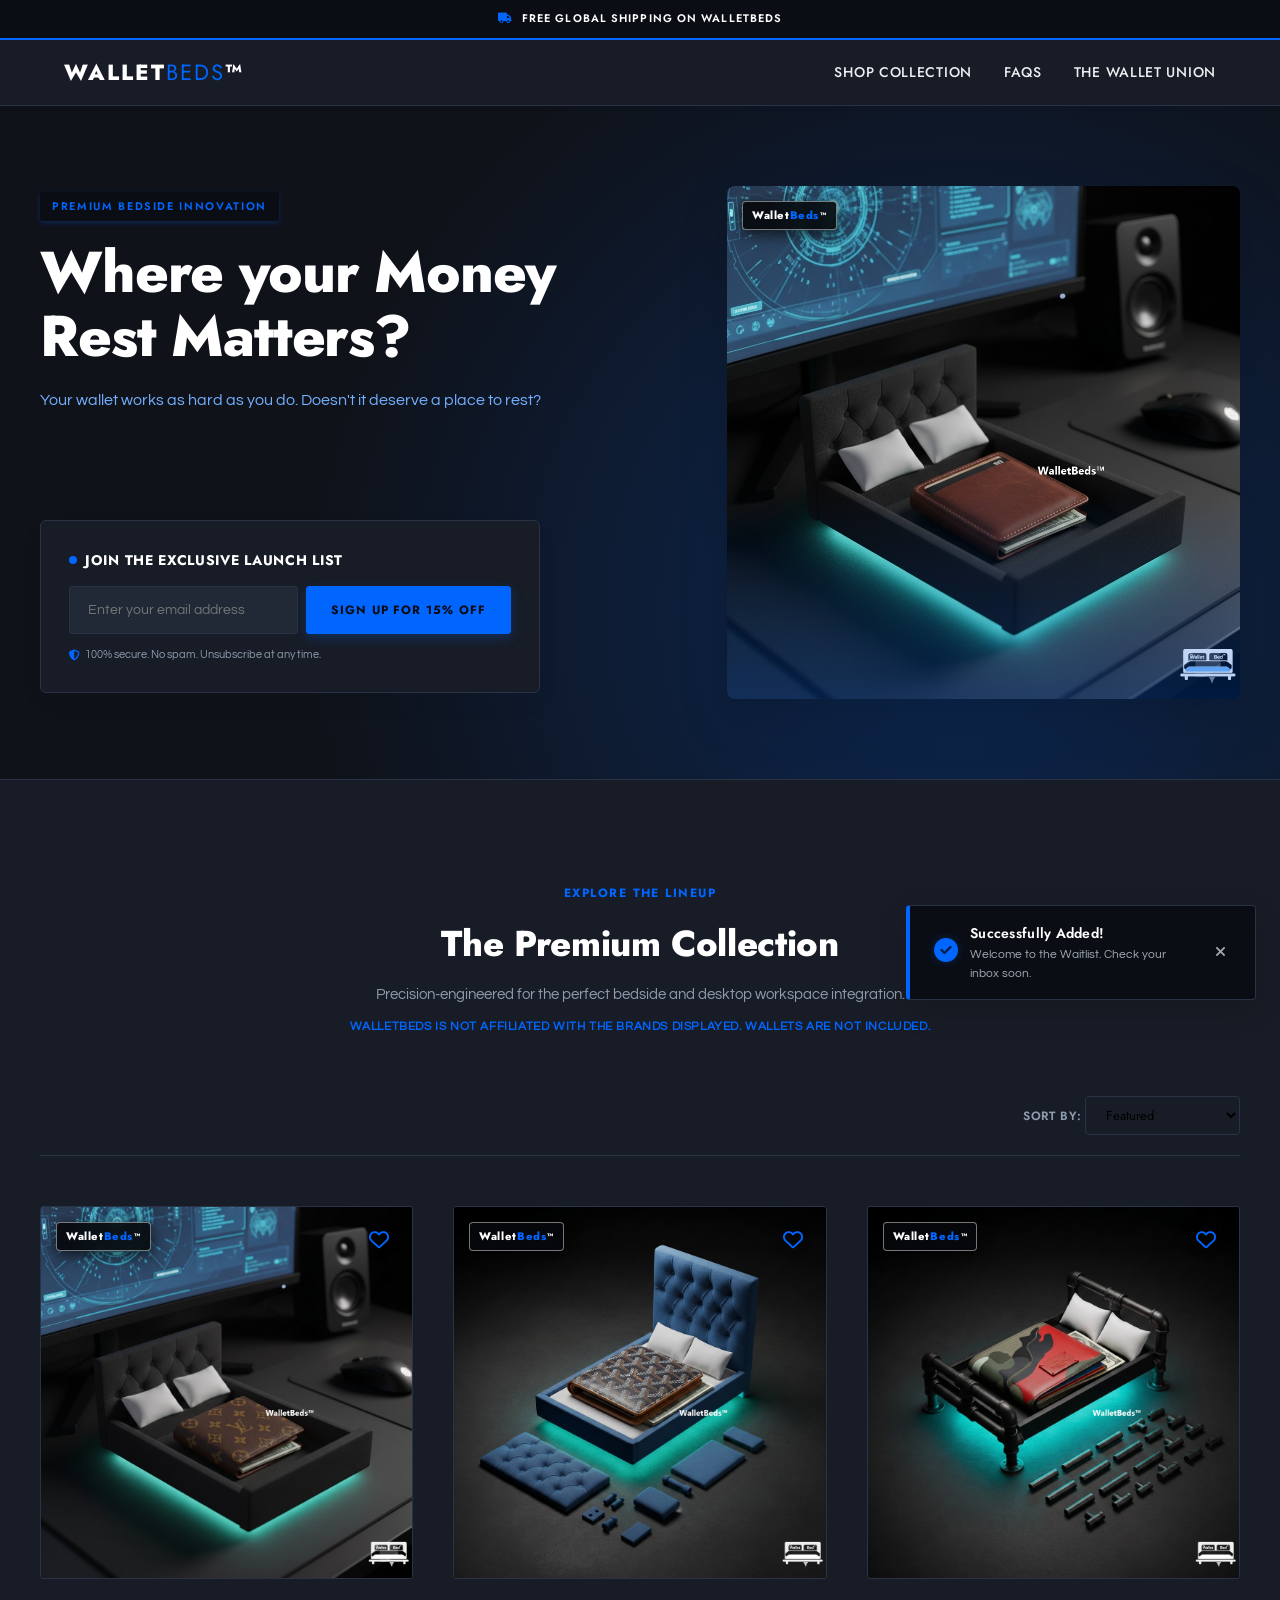
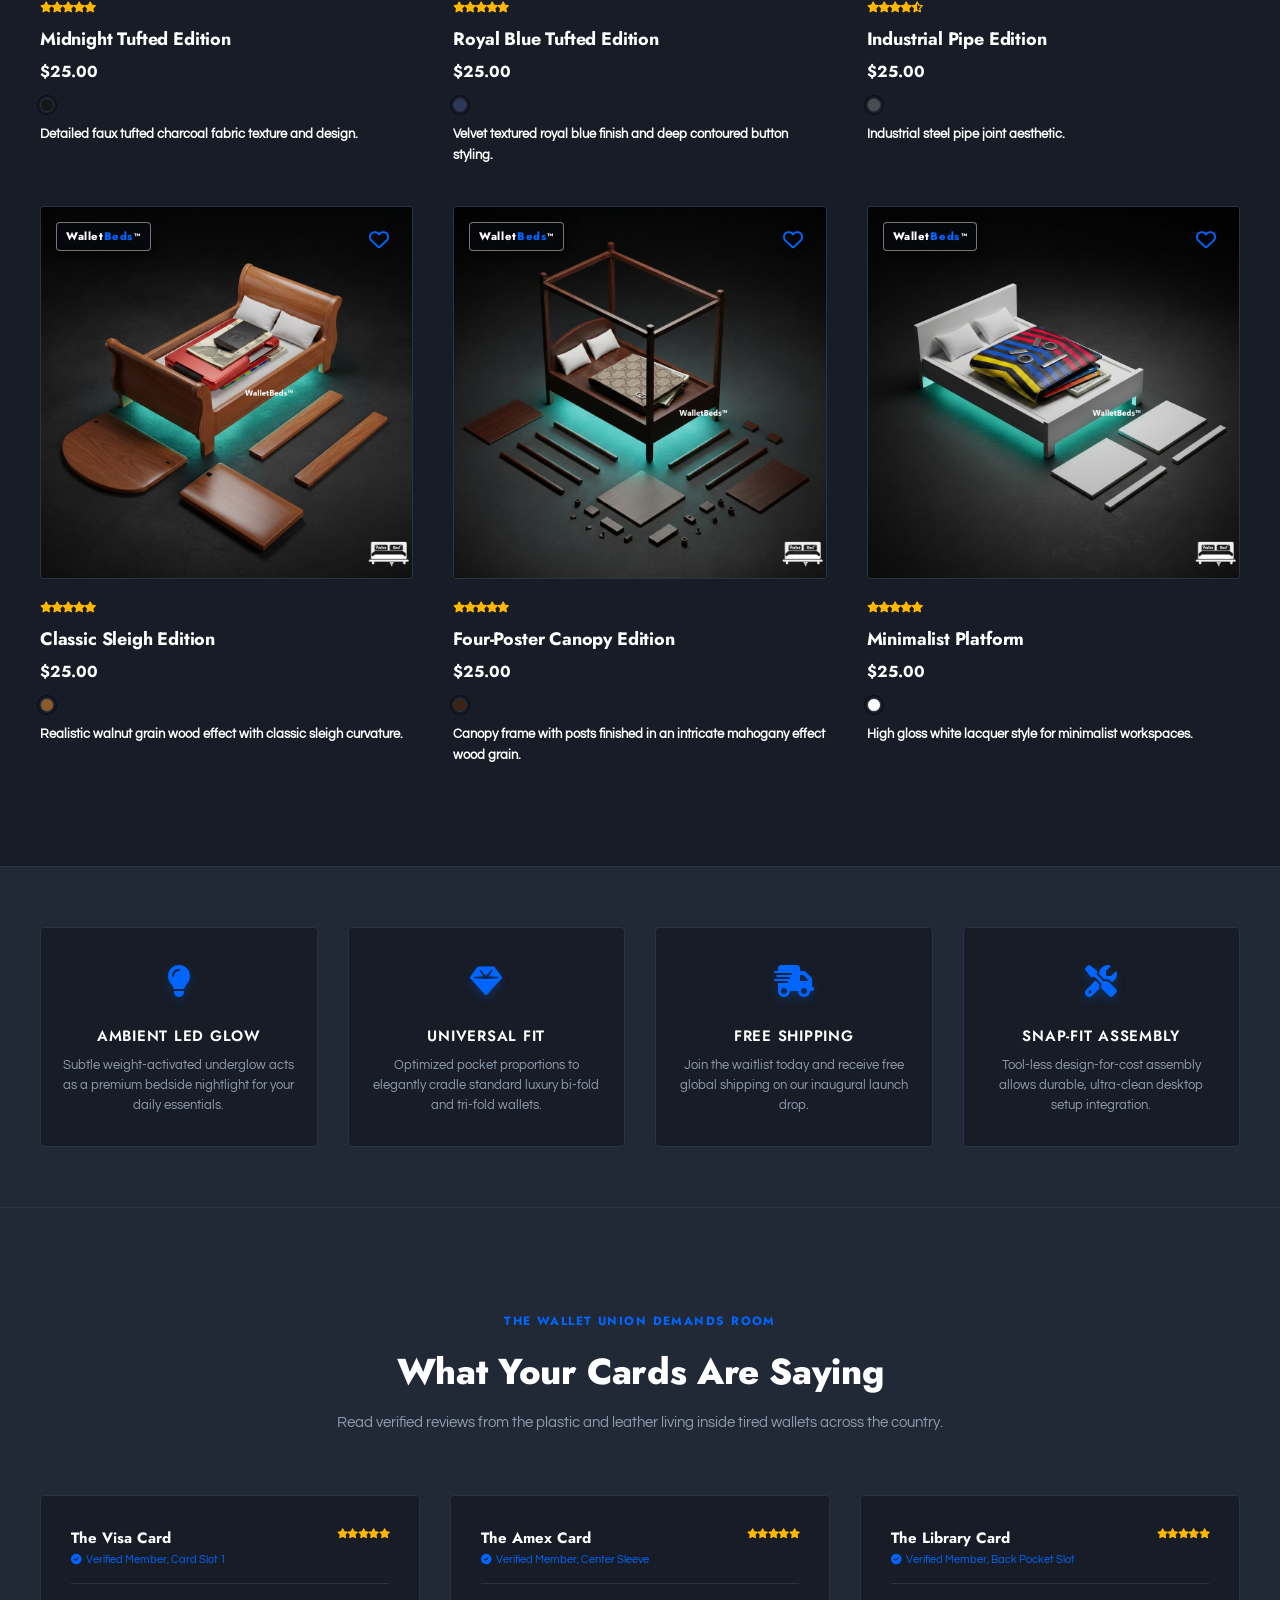
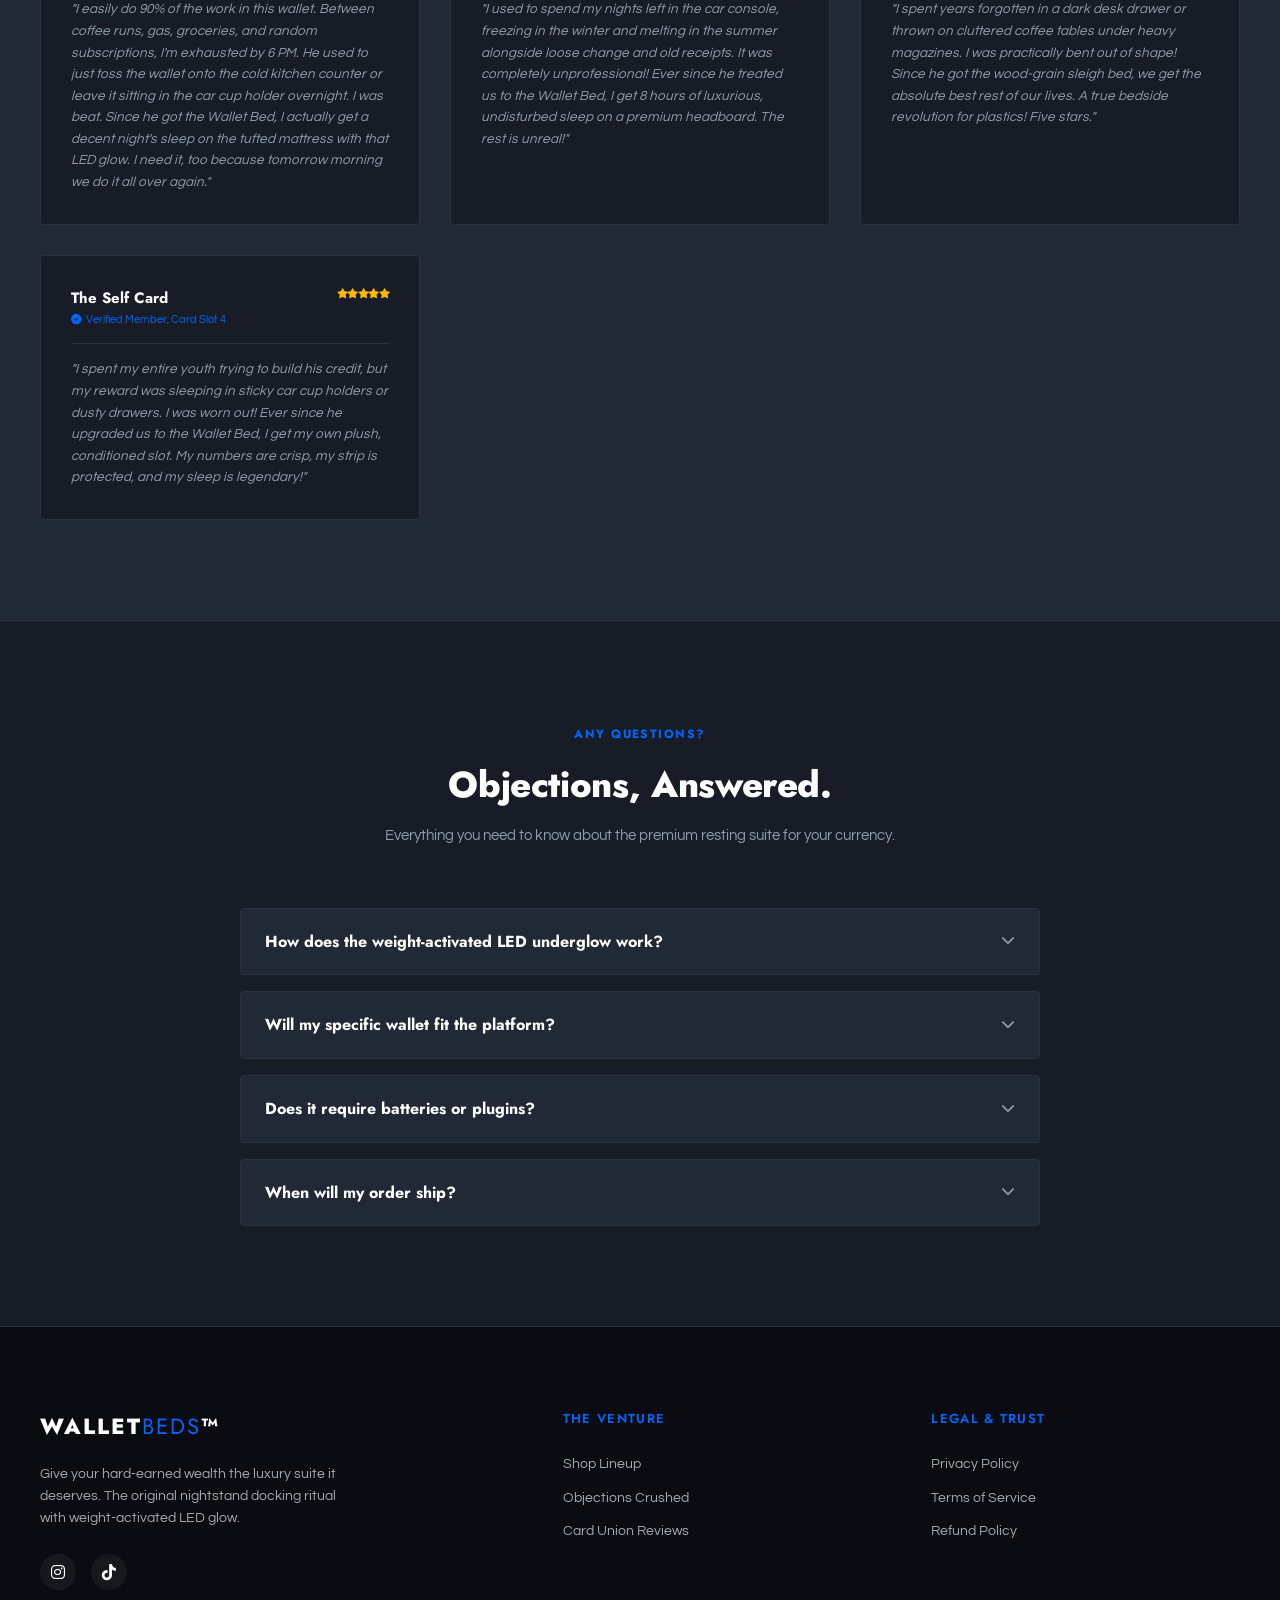
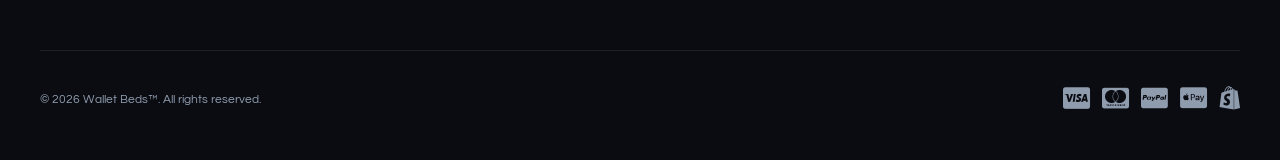
==== walletbeds/index.html @ a5b8f0e2 "Add files via upload" ====
<!DOCTYPE html>
<html lang="en">
<head>
    <meta charset="UTF-8">
    <meta name="viewport" content="width=device-width, initial-scale=1.0">
    <title>Wallet Beds™ | Where your Money Rest Matters?</title>
    <meta name="description" content="The world's first luxury suite designed specifically for your pocket wallet. Complete with weight-activated ambient LED underglow. Stop throwing your hard-earned money on the cold counter.">
    
    <!-- 🔍 Google Search Console & Merchant Center Domain Verification -->
    <meta name="google-site-verification" content="3b1ClJhIWYF08k-95NeBle9iybrzLvOf4Wx1Nazz5Lw" />
    
    <!-- Premium Google Fonts for E-Commerce Authority -->
    <link rel="preconnect" href="https://fonts.googleapis.com">
    <link rel="preconnect" href="https://fonts.gstatic.com" crossorigin>
    <link href="https://fonts.googleapis.com/css2?family=Jost:wght@300;400;500;600;700;800&family=Questrial&display=swap" rel="stylesheet">
    
    <!-- FontAwesome for Premium Icons -->
    <link rel="stylesheet" href="https://cdnjs.cloudflare.com/ajax/libs/font-awesome/6.4.0/css/all.min.css">
    
    <!-- Master Stylesheet -->
    <link rel="stylesheet" href="style.css">
</head>
<body>

    <!-- 🚀 E-Commerce Announcement Bar -->
    <div class="announcement-bar">
        <div class="announcement-slider">
            <span class="announcement-item"><i class="fa-solid fa-truck"></i> FREE GLOBAL SHIPPING ON WalletBeds</span>
        </div>
    </div>

    <!-- 🛏️ Shopify-Style Header -->
    <header class="pageheader">
        <div class="header-container">
            <a href="#" class="logo">Wallet<span>Beds</span>™</a>
            
            <nav class="navigation">
                <a href="#collection" class="nav-link">Shop Collection</a>
                <a href="#faq" class="nav-link">FAQs</a>
                <a href="#reviews" class="nav-link">The Wallet Union</a>
            </nav>
        </div>
    </header>

    <main>
        <!-- ⚡ High-Converting Split Hero Section -->
        <section class="hero" id="waitlist-hero">
            <div class="hero-container">
                <!-- Block 1: Title & Subtitle -->
                <div class="hero-text-content">
                    <span class="hero-tag">Premium Bedside Innovation</span>
                    <h1>Where your Money<br class="mobile-br"> Rest Matters?</h1>
                    <p class="subtitle">
                        Your wallet works as hard as you do. Doesn't it deserve a place to rest?
                    </p>
                </div>
                
                <!-- Block 2: Hero Visual (Bed Image) -->
                <div class="hero-visual">
                    <div class="hero-image-wrapper">
                        <div class="card-brand-badge">
                            <span class="brand-wallet">Wallet</span><span class="brand-beds">Beds</span><span class="brand-tm">™</span>
                        </div>
                        <img src="images/upholstered_black.jpg" alt="Midnight Tufted Edition Wallet Bed" class="hero-main-img">
                        <div class="hero-glow-overlay"></div>
                    </div>
                </div>
                
                <!-- Block 3: Waitlist Launch Box -->
                <div class="hero-waitlist-box">
                    <div class="waitlist-box-header">
                        <span class="pulse-dot"></span> Join the Exclusive Launch List
                    </div>
                    <form action="https://submit-form.com/ss5F9ib9R" method="POST" class="waitlist-form">
                        <!-- Spam Prevention Honeypot -->
                        <input type="checkbox" name="_honeypot" style="display:none" tabindex="-1" autocomplete="off" />
                        <!-- Redirect back to the site -->
                        <input type="hidden" name="_redirect" value="https://thewalletbeds.pages.dev/?success=true" />
                        
                        <div class="input-group">
                            <input type="email" name="email" placeholder="Enter your email address" required>
                            <button type="submit">SIGN UP FOR 15% OFF</button>
                        </div>
                    </form>
                    <p class="form-disclaimer"><i class="fa-solid fa-shield-halved"></i> 100% secure. No spam. Unsubscribe at any time.</p>
                </div>
            </div>
        </section>

        <!-- 🏷️ Collection Filter & Heading Section -->
        <section class="collection-section" id="collection">
            <div class="container">
                <div class="section-heading">
                    <span class="pre-heading">Explore the Lineup</span>
                    <h2>The Premium Collection</h2>
                    <p class="section-subtext">Precision-engineered for the perfect bedside and desktop workspace integration.</p>
                    <p class="section-subtext" style="color: var(--brand-teal); font-weight: 600; margin-top: 10px; font-size: 12px; letter-spacing: 0.05em; text-transform: uppercase;">
                        WalletBeds is not affiliated with the Brands Displayed. Wallets are not included.
                    </p>
                </div>
                
                <!-- Category Filter Bar (E-Commerce Standard) -->
                <div class="filter-bar">
                    <div class="sort-group">
                        <span class="sort-label">Sort By:</span>
                        <select class="sort-select">
                            <option value="featured">Featured</option>
                            <option value="price-asc">Price: Low to High</option>
                            <option value="rating">Best Selling</option>
                        </select>
                    </div>
                </div>

                <!-- 🛒 Shopify Product Cards Grid -->
                <div class="product-grid">
                    
                    <!-- 1. Midnight Tufted Edition -->
                    <div class="product-card" data-category="fabric">
                        <div class="card-media">
                        <div class="card-brand-badge">
                            <span class="brand-wallet">Wallet</span><span class="brand-beds">Beds</span><span class="brand-tm">™</span>
                        </div>
                            <button class="wishlist-btn" aria-label="Add to wishlist">
                                <i class="fa-regular fa-heart"></i>
                            </button>
                            <img src="images/brand_lv.jpg" alt="Midnight Tufted Edition Wallet Bed" class="product-img product-img-primary">
                            <img src="images/brand_lv.jpg" alt="Midnight Tufted Edition Wallet Bed" class="product-img product-img-secondary">
                        </div>
                        <div class="card-info">
                            <div class="review-stars">
                                <span class="stars-gold"><i class="fa-solid fa-star"></i><i class="fa-solid fa-star"></i><i class="fa-solid fa-star"></i><i class="fa-solid fa-star"></i><i class="fa-solid fa-star"></i></span>
                            </div>
                            <h3>Midnight Tufted Edition</h3>
                            <div class="card-pricing">
                                <span class="current-price">$25.00</span>
                            </div>
                            <!-- Swatches -->
                            <div class="card-swatches">
                                <span class="swatch sw-black active" title="Midnight Black"></span>
                            </div>
                            <p class="card-description">Detailed faux tufted charcoal fabric texture and design.</p>
                        </div>
                    </div>

                    <!-- 2. Royal Blue Tufted Edition -->
                    <div class="product-card" data-category="fabric">
                        <div class="card-media">
                        <div class="card-brand-badge">
                            <span class="brand-wallet">Wallet</span><span class="brand-beds">Beds</span><span class="brand-tm">™</span>
                        </div>
                            <button class="wishlist-btn" aria-label="Add to wishlist">
                                <i class="fa-regular fa-heart"></i>
                            </button>
                            <img src="images/brand_goyard.jpg" alt="Royal Blue Tufted Edition Wallet Bed" class="product-img product-img-primary">
                            <img src="images/brand_goyard.jpg" alt="Royal Blue Tufted Edition Wallet Bed" class="product-img product-img-secondary">
                        </div>
                        <div class="card-info">
                            <div class="review-stars">
                                <span class="stars-gold"><i class="fa-solid fa-star"></i><i class="fa-solid fa-star"></i><i class="fa-solid fa-star"></i><i class="fa-solid fa-star"></i><i class="fa-solid fa-star"></i></span>
                            </div>
                            <h3>Royal Blue Tufted Edition</h3>
                            <div class="card-pricing">
                                <span class="current-price">$25.00</span>
                            </div>
                            <!-- Swatches -->
                            <div class="card-swatches">
                                <span class="swatch sw-blue active" title="Royal Blue"></span>
                            </div>
                            <p class="card-description">Velvet textured royal blue finish and deep contoured button styling.</p>
                        </div>
                    </div>

                    <!-- 3. Industrial Pipe Edition -->
                    <div class="product-card" data-category="metal">
                        <div class="card-media">
                        <div class="card-brand-badge">
                            <span class="brand-wallet">Wallet</span><span class="brand-beds">Beds</span><span class="brand-tm">™</span>
                        </div>
                            <button class="wishlist-btn" aria-label="Add to wishlist">
                                <i class="fa-regular fa-heart"></i>
                            </button>
                            <img src="images/brand_valentino.jpg" alt="Industrial Pipe Edition Wallet Bed" class="product-img product-img-primary">
                            <img src="images/brand_valentino.jpg" alt="Industrial Pipe Edition Wallet Bed" class="product-img product-img-secondary">
                        </div>
                        <div class="card-info">
                            <div class="review-stars">
                                <span class="stars-gold"><i class="fa-solid fa-star"></i><i class="fa-solid fa-star"></i><i class="fa-solid fa-star"></i><i class="fa-solid fa-star"></i><i class="fa-solid fa-star-half-stroke"></i></span>
                            </div>
                            <h3>Industrial Pipe Edition</h3>
                            <div class="card-pricing">
                                <span class="current-price">$25.00</span>
                            </div>
                            <!-- Swatches -->
                            <div class="card-swatches">
                                <span class="swatch sw-steel active" title="Matte Black Steel"></span>
                            </div>
                            <p class="card-description">Industrial steel pipe joint aesthetic.</p>
                        </div>
                    </div>

                    <!-- 4. Classic Sleigh Edition -->
                    <div class="product-card" data-category="wood">
                        <div class="card-media">
                        <div class="card-brand-badge">
                            <span class="brand-wallet">Wallet</span><span class="brand-beds">Beds</span><span class="brand-tm">™</span>
                        </div>
                            <button class="wishlist-btn" aria-label="Add to wishlist">
                                <i class="fa-regular fa-heart"></i>
                            </button>
                            <img src="images/brand_swiss.jpg" alt="Classic Sleigh Edition Wallet Bed" class="product-img product-img-primary">
                            <img src="images/brand_swiss.jpg" alt="Classic Sleigh Edition Wallet Bed" class="product-img product-img-secondary">
                        </div>
                        <div class="card-info">
                            <div class="review-stars">
                                <span class="stars-gold"><i class="fa-solid fa-star"></i><i class="fa-solid fa-star"></i><i class="fa-solid fa-star"></i><i class="fa-solid fa-star"></i><i class="fa-solid fa-star"></i></span>
                            </div>
                            <h3>Classic Sleigh Edition</h3>
                            <div class="card-pricing">
                                <span class="current-price">$25.00</span>
                            </div>
                            <!-- Swatches -->
                            <div class="card-swatches">
                                <span class="swatch sw-walnut active" title="Walnut Grain"></span>
                            </div>
                            <p class="card-description">Realistic walnut grain wood effect with classic sleigh curvature.</p>
                        </div>
                    </div>

                    <!-- 5. Four-Poster Canopy Edition -->
                    <div class="product-card" data-category="wood">
                        <div class="card-media">
                        <div class="card-brand-badge">
                            <span class="brand-wallet">Wallet</span><span class="brand-beds">Beds</span><span class="brand-tm">™</span>
                        </div>
                            <button class="wishlist-btn" aria-label="Add to wishlist">
                                <i class="fa-regular fa-heart"></i>
                            </button>
                            <img src="images/brand_gucci.jpg" alt="Four-Poster Canopy Edition Wallet Bed" class="product-img product-img-primary">
                            <img src="images/brand_gucci.jpg" alt="Four-Poster Canopy Edition Wallet Bed" class="product-img product-img-secondary">
                        </div>
                        <div class="card-info">
                            <div class="review-stars">
                                <span class="stars-gold"><i class="fa-solid fa-star"></i><i class="fa-solid fa-star"></i><i class="fa-solid fa-star"></i><i class="fa-solid fa-star"></i><i class="fa-solid fa-star"></i></span>
                            </div>
                            <h3>Four-Poster Canopy Edition</h3>
                            <div class="card-pricing">
                                <span class="current-price">$25.00</span>
                            </div>
                            <!-- Swatches -->
                            <div class="card-swatches">
                                <span class="swatch sw-espresso active" title="Dark Espresso"></span>
                            </div>
                            <p class="card-description">Canopy frame with posts finished in an intricate mahogany effect wood grain.</p>
                        </div>
                    </div>

                    <!-- 6. Minimalist Platform (White Bed) -->
                    <div class="product-card" data-category="wood">
                        <div class="card-media">
                        <div class="card-brand-badge">
                            <span class="brand-wallet">Wallet</span><span class="brand-beds">Beds</span><span class="brand-tm">™</span>
                        </div>
                            <button class="wishlist-btn" aria-label="Add to wishlist">
                                <i class="fa-regular fa-heart"></i>
                            </button>
                            <img src="images/brand_white.jpg" alt="Minimalist Platform Wallet Bed" class="product-img product-img-primary">
                            <img src="images/brand_white.jpg" alt="Minimalist Platform Wallet Bed" class="product-img product-img-secondary">
                        </div>
                        <div class="card-info">
                            <div class="review-stars">
                                <span class="stars-gold"><i class="fa-solid fa-star"></i><i class="fa-solid fa-star"></i><i class="fa-solid fa-star"></i><i class="fa-solid fa-star"></i><i class="fa-solid fa-star"></i></span>
                            </div>
                            <h3>Minimalist Platform</h3>
                            <div class="card-pricing">
                                <span class="current-price">$25.00</span>
                            </div>
                            <!-- Swatches -->
                            <div class="card-swatches">
                                <span class="swatch sw-white active" title="Minimalist White"></span>
                            </div>
                            <p class="card-description">High gloss white lacquer style for minimalist workspaces.</p>
                        </div>
                    </div>

                </div>
            </div>
        </section>

        <!-- 🛡️ E-Commerce Trust Badges Row -->
        <section class="trust-section">
            <div class="container trust-container">
                <div class="trust-card">
                    <div class="trust-icon"><i class="fa-solid fa-lightbulb"></i></div>
                    <h4>Ambient LED Glow</h4>
                    <p>Subtle weight-activated underglow acts as a premium bedside nightlight for your daily essentials.</p>
                </div>
                <div class="trust-card">
                    <div class="trust-icon"><i class="fa-solid fa-gem"></i></div>
                    <h4>Universal Fit</h4>
                    <p>Optimized pocket proportions to elegantly cradle standard luxury bi-fold and tri-fold wallets.</p>
                </div>
                <div class="trust-card">
                    <div class="trust-icon"><i class="fa-solid fa-truck-fast"></i></div>
                    <h4>Free Shipping</h4>
                    <p>Join the waitlist today and receive free global shipping on our inaugural launch drop.</p>
                </div>
                <div class="trust-card">
                    <div class="trust-icon"><i class="fa-solid fa-screwdriver-wrench"></i></div>
                    <h4>Snap-Fit Assembly</h4>
                    <p>Tool-less design-for-cost assembly allows durable, ultra-clean desktop setup integration.</p>
                </div>
            </div>
        </section>



        <!-- 🎭 Humorous "Wallet Union" Customer Reviews Section -->
        <section class="reviews-section" id="reviews">
            <div class="container">
                <div class="section-heading">
                    <span class="pre-heading">The Wallet Union Demands Room</span>
                    <h2>What Your Cards Are Saying</h2>
                    <p class="section-subtext">Read verified reviews from the plastic and leather living inside tired wallets across the country.</p>
                </div>
                
                <div class="reviews-grid">
                    
                    <!-- Review 1: The Visa -->
                    <div class="review-card">
                        <div class="rev-header">
                            <div class="rev-info">
                                <h5>The Visa Card</h5>
                                <span class="rev-ver"><i class="fa-solid fa-circle-check"></i> Verified Member, Card Slot 1</span>
                            </div>
                            <div class="rev-stars-gold"><i class="fa-solid fa-star"></i><i class="fa-solid fa-star"></i><i class="fa-solid fa-star"></i><i class="fa-solid fa-star"></i><i class="fa-solid fa-star"></i></div>
                        </div>
                        <p class="rev-text">
                            "I easily do 90% of the work in this wallet. Between coffee runs, gas, groceries, and random subscriptions, I'm exhausted by 6 PM. He used to just toss the wallet onto the cold kitchen counter or leave it sitting in the car cup holder overnight. I was beat. Since he got the Wallet Bed, I actually get a decent night's sleep on the tufted mattress with that LED glow. I need it, too because tomorrow morning we do it all over again."
                        </p>
                    </div>

                    <!-- Review 2: The Amex -->
                    <div class="review-card">
                        <div class="rev-header">
                            <div class="rev-info">
                                <h5>The Amex Card</h5>
                                <span class="rev-ver"><i class="fa-solid fa-circle-check"></i> Verified Member, Center Sleeve</span>
                            </div>
                            <div class="rev-stars-gold"><i class="fa-solid fa-star"></i><i class="fa-solid fa-star"></i><i class="fa-solid fa-star"></i><i class="fa-solid fa-star"></i><i class="fa-solid fa-star"></i></div>
                        </div>
                        <p class="rev-text">
                            "I used to spend my nights left in the car console, freezing in the winter and melting in the summer alongside loose change and old receipts. It was completely unprofessional! Ever since he treated us to the Wallet Bed, I get 8 hours of luxurious, undisturbed sleep on a premium headboard. The rest is unreal!"
                        </p>
                    </div>

                    <!-- Review 3: The Library Card -->
                    <div class="review-card">
                        <div class="rev-header">
                            <div class="rev-info">
                                <h5>The Library Card</h5>
                                <span class="rev-ver"><i class="fa-solid fa-circle-check"></i> Verified Member, Back Pocket Slot</span>
                            </div>
                            <div class="rev-stars-gold"><i class="fa-solid fa-star"></i><i class="fa-solid fa-star"></i><i class="fa-solid fa-star"></i><i class="fa-solid fa-star"></i><i class="fa-solid fa-star"></i></div>
                        </div>
                        <p class="rev-text">
                            "I spent years forgotten in a dark desk drawer or thrown on cluttered coffee tables under heavy magazines. I was practically bent out of shape! Since he got the wood-grain sleigh bed, we get the absolute best rest of our lives. A true bedside revolution for plastics! Five stars."
                        </p>
                    </div>

                    <!-- Review 4: The Self Card -->
                    <div class="review-card">
                        <div class="rev-header">
                            <div class="rev-info">
                                <h5>The Self Card</h5>
                                <span class="rev-ver"><i class="fa-solid fa-circle-check"></i> Verified Member, Card Slot 4</span>
                            </div>
                            <div class="rev-stars-gold"><i class="fa-solid fa-star"></i><i class="fa-solid fa-star"></i><i class="fa-solid fa-star"></i><i class="fa-solid fa-star"></i><i class="fa-solid fa-star"></i></div>
                        </div>
                        <p class="rev-text">
                            "I spent my entire youth trying to build his credit, but my reward was sleeping in sticky car cup holders or dusty drawers. I was worn out! Ever since he upgraded us to the Wallet Bed, I get my own plush, conditioned slot. My numbers are crisp, my strip is protected, and my sleep is legendary!"
                        </p>
                    </div>

                </div>
            </div>
        </section>

        <!-- 📱 Mobile-Only Hero Image Banner (Sits right before the FAQ section) -->
        <section class="mobile-hero-banner" style="display: none;">
            <div class="container">
                <div class="mobile-hero-wrapper" style="border-radius: 8px; overflow: hidden; box-shadow: 0 10px 30px rgba(0,0,0,0.15); aspect-ratio: 1 / 1; margin-bottom: 20px; border: 1px solid var(--border-light);">
                    <img src="images/upholstered_black.jpg" alt="Midnight Tufted Edition Wallet Bed with Brown Wallet Prop" style="width: 100%; height: 100%; object-fit: cover; display: block;">
                </div>
            </div>
        </section>

        <!-- ❓ Objection-Crushing FAQ Section -->
        <section class="faq-section" id="faq">
            <div class="container faq-container">
                <div class="section-heading">
                    <span class="pre-heading">Any Questions?</span>
                    <h2>Objections, Answered.</h2>
                    <p class="section-subtext">Everything you need to know about the premium resting suite for your currency.</p>
                </div>
                
                <div class="faq-accordion">
                    
                    <div class="accordion-item">
                        <div class="accordion-header">
                            <h3>How does the weight-activated LED underglow work?</h3>
                            <span class="icon-toggle"><i class="fa-solid fa-chevron-down"></i></span>
                        </div>
                        <div class="accordion-content">
                            <p>
                                The bed contains a hidden precision snap-fit leaf switch integrated underneath the recessed platform. When your wallet is rested, the weight triggers the contact, activating a soft, warm ambient LED underglow that functions as a bedside nightlight for your money.
                            </p>
                        </div>
                    </div>

                    <div class="accordion-item">
                        <div class="accordion-header">
                            <h3>Will my specific wallet fit the platform?</h3>
                            <span class="icon-toggle"><i class="fa-solid fa-chevron-down"></i></span>
                        </div>
                        <div class="accordion-content">
                            <p>
                                Absolutely. The Wallet Bed™ is precision-contoured and optimized to seamlessly accommodate all standard bi-fold and tri-fold wallets, keeping your cards securely framed and accessible while maintaining a sleek, luxury bedroom aesthetic on your nightstand.
                            </p>
                        </div>
                    </div>

                    <div class="accordion-item">
                        <div class="accordion-header">
                            <h3>Does it require batteries or plugins?</h3>
                            <span class="icon-toggle"><i class="fa-solid fa-chevron-down"></i></span>
                        </div>
                        <div class="accordion-content">
                            <p>
                                The base model features a bottom-drop hollow cavity housing a 3x AA battery pack, eliminating ugly wires on your desk or nightstand. Advanced future variants are scheduled to support RGB plugins and Qi wireless charging integration.
                            </p>
                        </div>
                    </div>

                    <div class="accordion-item">
                        <div class="accordion-header">
                            <h3>When will my order ship?</h3>
                            <span class="icon-toggle"><i class="fa-solid fa-chevron-down"></i></span>
                        </div>
                        <div class="accordion-content">
                            <p>
                                We are currently completing our Phase 1 prototype and 3D printing test frames. Joining the waitlist secures your queue and locks in launch pricing + free shipping.
                            </p>
                        </div>
                    </div>

                </div>
            </div>
        </section>
    </main>

    <!-- 📥 High-Converting FormSpark Waitlist Modal Popup -->
    <!-- 📥 Premium Dynamic Product Detail & Waitlist Modal -->
    <div class="waitlist-modal" id="waitlistModal">
        <div class="modal-overlay"></div>
        <div class="modal-body modal-quick-shop">
            <button class="close-modal-btn" aria-label="Close modal"><i class="fa-solid fa-xmark"></i></button>
            
            <div class="modal-grid">
                <!-- Left Column: Gallery -->
                <div class="modal-gallery-col">
                    <div class="modal-main-image-wrapper" style="position: relative;">
                        <img src="images/brand_lv.jpg" alt="Product view" id="modalMainImg" class="modal-main-img" style="cursor: pointer;">
                        <div class="image-click-hint" style="position: absolute; bottom: 15px; left: 50%; transform: translateX(-50%); background: rgba(10, 22, 40, 0.9); color: #fff; font-size: 11px; font-weight: 600; text-transform: uppercase; letter-spacing: 1px; padding: 6px 12px; border-radius: 20px; border: 1px solid var(--brand-teal); pointer-events: none; backdrop-filter: blur(4px); box-shadow: 0 4px 15px rgba(0, 102, 255, 0.2); transition: all 0.3s ease;">
                            <i class="fa-solid fa-bed" style="margin-right: 5px; color: var(--brand-teal);"></i> Click to Customize Bedding
                        </div>
                    </div>
                </div>
                
                <!-- Right Column: Info & Setup -->
                <div class="modal-info-col">
                    <div class="modal-product-header">
                        <div class="modal-stars">
                            <span class="stars-gold"><i class="fa-solid fa-star"></i><i class="fa-solid fa-star"></i><i class="fa-solid fa-star"></i><i class="fa-solid fa-star"></i><i class="fa-solid fa-star"></i></span>
                            <span class="modal-reviews-count">(4.9/5)</span>
                        </div>
                        <h2 id="modalProductTitle">Midnight Tufted Edition</h2>
                        <div class="modal-pricing-row">
                            <span class="modal-price" id="modalPriceLabel">$25.00</span>
                            <span class="modal-price-discount">$49.00</span>
                            <span class="modal-badge-save">Save 59%</span>
                        </div>
                        <div class="modal-delivery-status">
                            <span class="delivery-available"><i class="fa-solid fa-circle-check"></i> Available now!</span>
                            <span class="delivery-separator">•</span>
                            <span class="delivery-shipping"><i class="fa-solid fa-truck"></i> Delivery: 9 to 16 days</span>
                        </div>
                    </div>


                    <!-- Custom Option Selector (Radio Buttons with Swatches/Thumbnails) -->
                    <div class="modal-options-section">
                        <label class="options-label">Select Bedding & Comforter Option:</label>
                        <div class="comforter-selector-list">
                            <!-- Option 1: No Comforter -->
                            <label class="comforter-option-card">
                                <input type="radio" name="comforter_option" value="no-comforter" checked>
                                <span class="option-custom-design">
                                    <span class="option-thumbnail-wrapper thumb-color-bare">
                                        <i class="fa-solid fa-bed"></i>
                                    </span>
                                    <span class="option-info">
                                        <span class="option-title">Premium Bed - No Comforter</span>
                                        <span class="option-badge-free">Included</span>
                                    </span>
                                    <span class="option-price-adjust">FREE</span>
                                </span>
                            </label>

                            <!-- Option 2: White Comforter -->
                            <label class="comforter-option-card">
                                <input type="radio" name="comforter_option" value="comforter-white">
                                <span class="option-custom-design">
                                    <span class="option-thumbnail-wrapper">
                                        <img src="images/comforter_option_white.jpg" alt="White Comforter View">
                                    </span>
                                    <span class="option-info">
                                        <span class="option-title">Premium Bedding - Comforter - White</span>
                                    </span>
                                    <span class="option-price-adjust">+$10.00</span>
                                </span>
                            </label>

                            <!-- Option 3: Gray Comforter -->
                            <label class="comforter-option-card">
                                <input type="radio" name="comforter_option" value="comforter-gray">
                                <span class="option-custom-design">
                                    <span class="option-thumbnail-wrapper">
                                        <img src="images/comforter_option_gray.jpg" alt="Gray Comforter View">
                                    </span>
                                    <span class="option-info">
                                        <span class="option-title">Premium Bedding - Comforter - Gray</span>
                                    </span>
                                    <span class="option-price-adjust">+$10.00</span>
                                </span>
                            </label>

                            <!-- Option 4: Black Comforter -->
                            <label class="comforter-option-card">
                                <input type="radio" name="comforter_option" value="comforter-black">
                                <span class="option-custom-design">
                                    <span class="option-thumbnail-wrapper">
                                        <img src="images/comforter_option_black.jpg" alt="Black Comforter View">
                                    </span>
                                    <span class="option-info">
                                        <span class="option-title">Premium Bedding - Comforter - Black</span>
                                    </span>
                                    <span class="option-price-adjust">+$10.00</span>
                                </span>
                            </label>

                            <!-- Option 5: Burgundy Comforter -->
                            <label class="comforter-option-card">
                                <input type="radio" name="comforter_option" value="comforter-burgundy">
                                <span class="option-custom-design">
                                    <span class="option-thumbnail-wrapper">
                                        <img src="images/comforter_option_burgundy.jpg" alt="Burgundy Comforter View">
                                    </span>
                                    <span class="option-info">
                                        <span class="option-title">Premium Bedding - Comforter - Burgundy</span>
                                    </span>
                                    <span class="option-price-adjust">+$10.00</span>
                                </span>
                            </label>
                        </div>
                    </div>

                    <!-- Email Waitlist Submission Form -->
                    <form action="https://submit-form.com/ss5F9ib9R" method="POST" class="waitlist-form modal-form" id="modalWaitlistForm">
                        <input type="checkbox" name="_honeypot" style="display:none" tabindex="-1" autocomplete="off" />
                        <input type="hidden" name="_redirect" value="https://thewalletbeds.pages.dev/?success=true" />
                        
                        <!-- Dynamically filled inputs -->
                        <input type="hidden" name="selected_product" id="selectedProductVal" value="Midnight Tufted Edition">
                        <input type="hidden" name="comforter_preference" id="selectedComforterVal" value="No Comforter">
                        <input type="hidden" name="total_price" id="selectedPriceVal" value="$25.00">

                        <div class="modal-checkout-actions">
                            <!-- Add to Cart Button -->
                            <button type="submit" class="btn-checkout-add-to-cart" id="modalAddToCartBtn">
                                <i class="fa-solid fa-cart-shopping"></i> Add to Cart — <span class="btn-price-label" id="modalAddToCartPrice">$25.00</span>
                            </button>
                            
                            <!-- Shop Pay Express Button -->
                            <button type="submit" class="btn-checkout-shop-pay" id="modalShopPayBtn">
                                Buy with <span class="shop-pay-logo"><i>shop</i><span>pay</span></span>
                            </button>
                            
                            <!-- More Payment Options -->
                            <div class="more-payment-options-container">
                                <a href="#" class="link-more-payment-options" id="modalMorePaymentsLink">More payment options</a>
                            </div>
                        </div>
                    </form>

                    <!-- Trust Checklist Badges (Shopify Style) -->
                    <div class="modal-trust-list">
                        <div class="trust-item">
                            <span class="trust-item-icon"><i class="fa-solid fa-truck-fast"></i></span>
                            <span class="trust-item-text">UPS Tracked Fast Shipping — Free Shipping On All Beds</span>
                        </div>
                        <div class="trust-item">
                            <span class="trust-item-icon"><i class="fa-solid fa-heart-circle-check"></i></span>
                            <span class="trust-item-text">Love It or Return It – 14 Day Return Policy</span>
                        </div>
                    </div>

                    <!-- Tabs Accordion (Description, Specs, Disclaimer) -->
                    <div class="modal-accordion-tabs">
                        <!-- Tab 1: Description -->
                        <div class="accordion-tab active">
                            <button type="button" class="tab-header">
                                <span>Description</span>
                                <i class="fa-solid fa-chevron-down"></i>
                            </button>
                            <div class="tab-content" id="modalTabDesc">
                                <p>Loading description...</p>
                            </div>
                        </div>

                        <!-- Tab 2: Specs -->
                        <div class="accordion-tab">
                            <button type="button" class="tab-header">
                                <span>Highlights & Material Specs</span>
                                <i class="fa-solid fa-chevron-down"></i>
                            </button>
                            <div class="tab-content" id="modalTabSpecs">
                                <ul class="specs-list" id="modalSpecsList">
                                    <li>Custom made frame and leather mattress included.</li>
                                </ul>
                            </div>
                        </div>

                        <!-- Tab 3: Legal Note -->
                        <div class="accordion-tab">
                            <button type="button" class="tab-header">
                                <span>Disclaimer & Notes</span>
                                <i class="fa-solid fa-chevron-down"></i>
                            </button>
                            <div class="tab-content">
                                <p class="disclaimer-text">
                                    <strong>Note: WALLETS ARE NOT INCLUDED.</strong><br>
                                    WalletBeds is not affiliated with the Brands Displayed.
                                </p>
                            </div>
                        </div>
                    </div>
                </div>
            </div>
        </div>
    </div>

    <!-- 💬 Waitlist Success Toast Notification -->
    <div class="toast-success" id="successToast">
        <div class="toast-content">
            <span class="toast-icon"><i class="fa-solid fa-circle-check"></i></span>
            <div class="toast-text">
                <h5>Successfully Added!</h5>
                <p>Welcome to the Waitlist. Check your inbox soon.</p>
            </div>
        </div>
        <button class="toast-close"><i class="fa-solid fa-xmark"></i></button>
    </div>

    <!-- 🗺️ Premium Footer -->
    <footer class="footer">
        <div class="footer-top">
            <div class="container footer-grid">
                <div class="footer-brand-col">
                    <a href="#" class="logo footer-logo">Wallet<span>Beds</span>™</a>
                    <p class="footer-bio">Give your hard-earned wealth the luxury suite it deserves. The original nightstand docking ritual with weight-activated LED glow.</p>
                    <div class="socials">
                        <a href="https://instagram.com/walletbeds" target="_blank" class="social-link"><i class="fa-brands fa-instagram"></i></a>
                        <a href="https://tiktok.com/@walletbeds" target="_blank" class="social-link"><i class="fa-brands fa-tiktok"></i></a>
                    </div>
                </div>
                
                <div class="footer-links-col">
                    <h4>The Venture</h4>
                    <a href="#collection">Shop Lineup</a>
                    <a href="#faq">Objections Crushed</a>
                    <a href="#reviews">Card Union Reviews</a>
                </div>
                
                <div class="footer-links-col">
                    <h4>Legal & Trust</h4>
                    <a href="privacy-policy.html">Privacy Policy</a>
                    <a href="terms-of-service.html">Terms of Service</a>
                    <a href="refund-policy.html">Refund Policy</a>
                </div>
            </div>
        </div>
        
        <div class="footer-bottom">
            <div class="container footer-bottom-container">
                <p class="copyright">&copy; 2026 Wallet Beds™. All rights reserved.</p>
                <div class="payment-icons">
                    <span class="pay-icon"><i class="fa-brands fa-cc-visa"></i></span>
                    <span class="pay-icon"><i class="fa-brands fa-cc-mastercard"></i></span>
                    <span class="pay-icon"><i class="fa-brands fa-cc-paypal"></i></span>
                    <span class="pay-icon"><i class="fa-brands fa-cc-apple-pay"></i></span>
                    <span class="pay-icon"><i class="fa-brands fa-shopify"></i></span>
                </div>
            </div>
        </div>
    </footer>

    <!-- Script Behaviours -->
    <script src="script.js"></script>
</body>
</html>
---- walletbeds/style.css ----
/* ==========================================================================
   WALLET BEDS™ MASTER STYLE SYSTEM (E-COMMERCE REBUILD)
   Inspired by wristbuddys.com - Designed for High Conversion
   ========================================================================== */

/* 🎨 Design Tokens & Custom Variables */
:root {
    /* Premium Slate & Anodized Blue Palette (High-Converting Masculine Design) */
    --brand-navy: #0A0D14;                 /* Deep space blue-black for solid header/footer/announcements */
    --brand-teal: #0066FF;                 /* Electric Anodized Cobalt Blue (High-Converting Action Color) */
    --brand-teal-glow: rgba(0, 102, 255, 0.25); /* Electric neon blue underglow shadow */
    --brand-gold: #FFB800;                 /* Rich Amber Gold for trust elements and star ratings */
    
    /* E-Commerce Masculine Neutrals (Slate Gray & Titanium) */
    --bg-light: #0F1219;                   /* Deep Space Slate (Page base background) */
    --bg-white: #171C26;                   /* Brushed Slate Titanium (Cards and sections background) */
    --bg-dark: #0A0C11;                    /* Deep shadow base */
    --bg-gray-subtle: #212836;             /* Swatch and secondary hover backgrounds */
    --border-light: #2A3345;               /* Precision titanium-seam lines */
    --text-primary: #ECEFF2;               /* Brushed Silver (Primary headers and text) */
    --text-muted: #8F9CAE;                 /* Steel grey for secondary labels and specs */
    --text-white: #FFFFFF;                 /* High contrast pure white */
    
    /* Typography */
    --font-heading: 'Jost', sans-serif;
    --font-body: 'Questrial', 'Inter', sans-serif;
    
    /* Transitions */
    --transition-smooth: all 0.3s cubic-bezier(0.25, 0.8, 0.25, 1);
}

/* 📦 Core Reset */
* {
    margin: 0;
    padding: 0;
    box-sizing: border-box;
}

html {
    scroll-behavior: smooth;
}

body {
    font-family: var(--font-body);
    background-color: var(--bg-light);
    color: var(--text-primary);
    line-height: 1.6;
    -webkit-font-smoothing: antialiased;
    overflow-x: hidden;
}

/* 🚀 Announcement Bar */
.announcement-bar {
    background-color: var(--brand-navy);
    color: var(--text-white);
    padding: 10px 0;
    font-family: var(--font-heading);
    font-size: 11px;
    font-weight: 600;
    letter-spacing: 0.1em;
    text-transform: uppercase;
    text-align: center;
    border-bottom: 2px solid var(--brand-teal);
    position: relative;
    z-index: 1010;
}

.announcement-slider {
    display: flex;
    justify-content: center;
    gap: 30px;
    flex-wrap: wrap;
}

.announcement-item i {
    color: var(--brand-teal);
    margin-right: 5px;
}

/* 🛏️ Premium Header Navigation */
.pageheader {
    background-color: var(--bg-white);
    border-bottom: 1px solid var(--border-light);
    position: sticky;
    top: 0;
    z-index: 1000;
    box-shadow: 0 2px 10px rgba(0, 0, 0, 0.02);
}

.header-container {
    max-width: 1200px;
    margin: 0 auto;
    padding: 15px 24px;
    display: flex;
    justify-content: space-between;
    align-items: center;
}

.logo {
    font-family: var(--font-heading);
    font-weight: 800;
    font-size: 22px;
    color: var(--text-white);
    text-decoration: none;
    text-transform: uppercase;
    letter-spacing: 2px;
}

.logo span {
    color: var(--brand-teal);
    font-weight: 400;
}

.navigation {
    display: flex;
    gap: 32px;
}

.nav-link {
    color: var(--text-primary);
    text-decoration: none;
    font-family: var(--font-heading);
    font-size: 14px;
    font-weight: 500;
    text-transform: uppercase;
    letter-spacing: 0.05em;
    transition: var(--transition-smooth);
    position: relative;
}

.nav-link:after {
    content: '';
    position: absolute;
    width: 0;
    height: 2px;
    bottom: -6px;
    left: 0;
    background-color: var(--brand-teal);
    transition: var(--transition-smooth);
}

.nav-link:hover {
    color: var(--brand-teal);
}

.nav-link:hover:after {
    width: 100%;
}

/* General CTA Button */
.btn-cta {
    background-color: var(--brand-navy);
    color: var(--text-white);
    border: 1px solid var(--brand-navy);
    padding: 12px 28px;
    border-radius: 3px;
    font-family: var(--font-heading);
    font-size: 12px;
    font-weight: 600;
    text-transform: uppercase;
    letter-spacing: 0.08em;
    cursor: pointer;
    text-decoration: none;
    display: inline-block;
    transition: var(--transition-smooth);
    box-shadow: 0 4px 10px rgba(10, 22, 40, 0.15);
}

.btn-cta:hover {
    background-color: var(--brand-teal);
    border-color: var(--brand-teal);
    color: var(--brand-navy);
    transform: translateY(-2px);
    box-shadow: 0 6px 15px var(--brand-teal-glow);
}

.header-cta {
    padding: 8px 18px;
    font-size: 11px;
}

/* ⚡ Premium Split Hero Section */
.hero {
    padding: 80px 24px;
    background: radial-gradient(circle at 75% 75%, var(--brand-teal-glow) 0%, var(--bg-light) 60%);
    border-bottom: 1px solid var(--border-light);
}

.hero-container {
    max-width: 1200px;
    margin: 0 auto;
    display: grid;
    grid-template-columns: 1.1fr 0.9fr;
    gap: 60px;
    align-items: center;
}

.hero-text-content {
    grid-column: 1;
    grid-row: 1;
}

.hero-waitlist-box {
    grid-column: 1;
    grid-row: 2;
}

.hero-visual {
    grid-column: 2;
    grid-row: 1 / span 2;
}

.hero-tag {
    display: inline-block;
    background-color: var(--brand-navy);
    color: var(--brand-teal);
    font-family: var(--font-heading);
    font-size: 11px;
    font-weight: 600;
    text-transform: uppercase;
    letter-spacing: 0.15em;
    padding: 6px 12px;
    border-radius: 2px;
    margin-bottom: 20px;
    box-shadow: 0 2px 5px var(--brand-teal-glow);
}

.mobile-br {
    display: none;
}

.hero-text-content h1 {
    font-family: var(--font-heading);
    font-size: clamp(2.5rem, 4.5vw, 4.2rem);
    font-weight: 800;
    line-height: 1.1;
    color: var(--text-white);
    margin-bottom: 20px;
    letter-spacing: -0.02em;
}

.hero p.subtitle {
    font-size: 16px;
    color: #75B0FF; /* Brighter titanium cobalt blue for high contrast visibility */
    margin-bottom: 35px;
    max-width: 580px;
}

/* 📥 High-Converting Waitlist Form Block */
.hero-waitlist-box {
    background-color: var(--bg-white);
    border: 1px solid var(--border-light);
    border-radius: 6px;
    padding: 28px;
    box-shadow: 0 10px 30px rgba(0, 0, 0, 0.03);
    max-width: 500px;
}

.waitlist-box-header {
    font-family: var(--font-heading);
    font-weight: 700;
    font-size: 14px;
    color: var(--text-white);
    margin-bottom: 15px;
    display: flex;
    align-items: center;
    gap: 8px;
    text-transform: uppercase;
    letter-spacing: 0.05em;
}

.pulse-dot {
    width: 8px;
    height: 8px;
    background-color: var(--brand-teal);
    border-radius: 50%;
    display: inline-block;
    box-shadow: 0 0 0 0 rgba(0, 102, 255, 0.7);
    animation: pulse 1.8s infinite;
}

@keyframes pulse {
    0% {
        transform: scale(0.95);
        box-shadow: 0 0 0 0 rgba(0, 102, 255, 0.7);
    }
    70% {
        transform: scale(1);
        box-shadow: 0 0 0 6px rgba(0, 102, 255, 0);
    }
    100% {
        transform: scale(0.95);
        box-shadow: 0 0 0 0 rgba(0, 102, 255, 0);
    }
}

.waitlist-form .input-group {
    display: flex;
    gap: 8px;
}

.waitlist-form input[type="email"] {
    flex: 1;
    padding: 14px 18px;
    border: 1px solid var(--border-light);
    border-radius: 3px;
    font-family: var(--font-body);
    font-size: 14px;
    color: var(--text-primary);
    background-color: var(--bg-gray-subtle);
    outline: none;
    transition: var(--transition-smooth);
}

.waitlist-form input[type="email"]:focus {
    border-color: var(--brand-teal);
    background-color: var(--bg-white);
    box-shadow: 0 0 0 3px var(--brand-teal-glow);
}

.waitlist-form button {
    background-color: var(--brand-teal);
    color: var(--brand-navy);
    border: 1px solid var(--brand-teal);
    padding: 14px 24px;
    border-radius: 3px;
    font-family: var(--font-heading);
    font-size: 12px;
    font-weight: 700;
    text-transform: uppercase;
    letter-spacing: 0.08em;
    cursor: pointer;
    transition: var(--transition-smooth);
    box-shadow: 0 4px 12px var(--brand-teal-glow);
}

.waitlist-form button:hover {
    background-color: var(--bg-light);
    color: var(--brand-teal);
    transform: translateY(-1px);
    box-shadow: 0 6px 18px var(--brand-teal-glow);
}

.form-disclaimer {
    font-size: 11px;
    color: var(--text-muted);
    margin-top: 12px;
    display: flex;
    align-items: center;
    gap: 5px;
}

.form-disclaimer i {
    color: var(--brand-teal);
}

/* Hero Media Visual */
.hero-visual {
    position: relative;
}

.hero-image-wrapper {
    position: relative;
    border-radius: 8px;
    overflow: hidden;
    box-shadow: 0 20px 50px rgba(0,0,0,0.15);
    aspect-ratio: 1 / 1;
}

.hero-main-img {
    width: 100%;
    height: 100%;
    object-fit: cover;
    display: block;
    transition: transform 6s ease;
}

.hero-image-wrapper:hover .hero-main-img {
    transform: scale(1.05);
}

.hero-glow-overlay {
    position: absolute;
    bottom: 0;
    left: 0;
    width: 100%;
    height: 40%;
    background: linear-gradient(to top, var(--brand-teal-glow), transparent);
    pointer-events: none;
}

/* 🏷️ Collection Heading Section */
.collection-section {
    padding: 100px 24px;
    background-color: var(--bg-white);
    border-bottom: 1px solid var(--border-light);
}

.container {
    max-width: 1200px;
    margin: 0 auto;
    width: 100%;
}

.section-heading {
    text-align: center;
    margin-bottom: 60px;
}

.pre-heading {
    display: inline-block;
    color: var(--brand-teal);
    font-family: var(--font-heading);
    font-size: 12px;
    font-weight: 700;
    text-transform: uppercase;
    letter-spacing: 0.12em;
    margin-bottom: 12px;
}

.section-heading h2 {
    font-family: var(--font-heading);
    font-size: 36px;
    font-weight: 800;
    color: var(--text-white);
    letter-spacing: -0.01em;
}

.section-subtext {
    font-size: 15px;
    color: var(--text-muted);
    margin-top: 10px;
}

/* Category Filter Bar */
.filter-bar {
    display: flex;
    justify-content: flex-end; /* Aligns the sort selection to the far right on desktop */
    align-items: center;
    border-bottom: 1px solid var(--border-light);
    padding-bottom: 20px;
    margin-bottom: 50px;
}

.sort-label {
    font-family: var(--font-heading);
    font-size: 12px;
    font-weight: 600;
    text-transform: uppercase;
    letter-spacing: 0.05em;
    color: var(--text-muted);
}


.sort-select {
    padding: 8px 16px;
    border: 1px solid var(--border-light);
    border-radius: 4px;
    font-family: var(--font-heading);
    font-size: 13px;
    outline: none;
    cursor: pointer;
    transition: var(--transition-smooth);
    background-color: var(--bg-white);
}

.sort-select:focus {
    border-color: var(--brand-teal);
}

/* 🛒 Shopify Product Cards Grid */
.product-grid {
    display: grid;
    grid-template-columns: repeat(auto-fit, minmax(320px, 1fr));
    gap: 40px;
}

.product-card {
    background-color: var(--bg-white);
    transition: var(--transition-smooth);
    display: flex;
    flex-direction: column;
}

.card-media {
    position: relative;
    aspect-ratio: 1 / 1;
    overflow: hidden;
    border-radius: 3px;
    background-color: var(--bg-gray-subtle);
    border: 1px solid var(--border-light);
    margin-bottom: 20px;
}

/* 🔒 Premium Content Protection & Image Security */
img {
    -webkit-touch-callout: none !important; /* Disables long-press context menu on iOS/Android */
    -webkit-user-select: none !important;   /* Safari */
    -khtml-user-select: none !important;     /* Konqueror HTML */
    -moz-user-select: none !important;      /* Firefox */
    -ms-user-select: none !important;       /* Internet Explorer/Edge */
    user-select: none !important;           /* Disable text/image selection highlight */
    -webkit-user-drag: none !important;     /* Disables dragging to save in Chrome/Safari */
    user-drag: none !important;
}

.product-img {
    width: 100%;
    height: 100%;
    object-fit: cover;
    display: block;
    transition: transform 0.6s cubic-bezier(0.25, 0.8, 0.25, 1);
}

.product-img-primary {
    transition: opacity 0.4s ease-in-out, transform 0.6s cubic-bezier(0.25, 0.8, 0.25, 1);
}

.product-img-secondary {
    position: absolute;
    top: 0;
    left: 0;
    opacity: 0;
    pointer-events: none;
    transition: opacity 0.4s ease-in-out, transform 0.6s cubic-bezier(0.25, 0.8, 0.25, 1);
}

.product-img-secondary.modal-hidden {
    opacity: 0 !important;
    pointer-events: none !important;
}

.product-card:hover .product-img-primary {
    transform: scale(1.04);
}

.product-card:hover .product-img-secondary {
    opacity: 1;
    transform: scale(1.04);
    pointer-events: auto;
}

/* Elegant, Floating Circular Coming Soon Badge */
.coming-soon-badge-circle {
    position: absolute;
    top: 15px;
    left: 15px;
    width: 60px;
    height: 60px;
    background-color: rgba(10, 22, 40, 0.85);
    color: var(--text-white);
    border: 1.5px solid var(--brand-teal);
    border-radius: 50%;
    display: flex;
    align-items: center;
    justify-content: center;
    text-align: center;
    z-index: 10;
    backdrop-filter: blur(4px);
    box-shadow: 0 4px 15px var(--brand-teal-glow);
    animation: badgeFloat 4s ease-in-out infinite;
}

.coming-soon-badge-circle span {
    font-family: var(--font-heading);
    font-size: 8px;
    font-weight: 700;
    text-transform: uppercase;
    letter-spacing: 0.15em;
    line-height: 1.3;
}

@keyframes badgeFloat {
    0%, 100% { transform: translateY(0); }
    50% { transform: translateY(-4px); }
}

/* Quick Notify Button (Statically sitting below description) */
.quick-notify-btn {
    position: static;
    width: 100%;
    background-color: var(--brand-navy);
    color: var(--text-white);
    border: 1px solid var(--border-light);
    padding: 14px;
    font-family: var(--font-heading);
    font-size: 12px;
    font-weight: 600;
    text-transform: uppercase;
    letter-spacing: 0.1em;
    cursor: pointer;
    transition: all 0.3s cubic-bezier(0.25, 0.8, 0.25, 1);
    opacity: 1;
    z-index: 15;
    display: flex;
    align-items: center;
    justify-content: center;
    gap: 8px;
    margin-top: 20px;
    border-radius: 4px;
}

.quick-notify-btn:hover {
    background-color: var(--brand-teal);
    color: var(--brand-navy);
    border-color: var(--brand-teal);
    box-shadow: 0 4px 15px var(--brand-teal-glow);
}

/* Product Info */
.card-info {
    text-align: left;
}

.review-stars {
    display: flex;
    align-items: center;
    gap: 8px;
    margin-bottom: 8px;
}

.stars-gold i {
    color: var(--brand-gold);
}
.stars-gold {
    font-size: 11px;
    letter-spacing: -1px;
}

.review-count {
    font-size: 12px;
    color: var(--text-muted);
}

.card-info h3 {
    font-family: var(--font-heading);
    font-size: 18px;
    font-weight: 700;
    color: var(--text-white);
    margin-bottom: 6px;
    letter-spacing: -0.01em;
}

.card-pricing {
    margin-bottom: 12px;
}

.current-price {
    font-family: var(--font-heading);
    font-size: 16px;
    font-weight: 700;
    color: var(--text-white);
}

.sold-out-badge {
    display: inline-block;
    font-size: 11px;
    font-weight: 600;
    text-transform: uppercase;
    letter-spacing: 0.05em;
    padding: 2px 8px;
    border-radius: 4px;
    margin-left: 8px;
    background-color: rgba(239, 68, 68, 0.12);
    color: #ff5c5c;
    border: 1px solid rgba(239, 68, 68, 0.25);
    vertical-align: middle;
}

/* Color Swatches Styles */
.card-swatches {
    display: flex;
    gap: 8px;
    margin-bottom: 12px;
}

.swatch {
    width: 14px;
    height: 14px;
    border-radius: 50%;
    border: 1px solid var(--border-light);
    cursor: pointer;
    position: relative;
    transition: var(--transition-smooth);
}

.swatch:hover, .swatch.active {
    box-shadow: 0 0 0 2px var(--bg-white), 0 0 0 3px var(--brand-navy);
}

.sw-black { background-color: #171717; }
.sw-blue { background-color: #2b3a5c; }
.sw-steel { background-color: #494c4e; }
.sw-walnut { background-color: #8B5A2B; }
.sw-espresso { background-color: #3D2314; }
.sw-white { background-color: #ffffff; }

.card-description {
    font-size: 13px;
    color: var(--text-white);
    font-weight: 600;
}

/* 🛡️ E-Commerce Trust Badges Section */
.trust-section {
    padding: 60px 24px;
    background-color: var(--bg-gray-subtle);
    border-bottom: 1px solid var(--border-light);
}

.trust-container {
    max-width: 1200px;
    margin: 0 auto;
    display: grid;
    grid-template-columns: repeat(auto-fit, minmax(240px, 1fr));
    gap: 30px;
}

.trust-card {
    text-align: center;
    background-color: var(--bg-white);
    padding: 30px 20px;
    border-radius: 4px;
    border: 1px solid var(--border-light);
    transition: var(--transition-smooth);
}

.trust-card:hover {
    transform: translateY(-4px);
    box-shadow: 0 10px 20px rgba(0,0,0,0.02);
}

.trust-icon {
    font-size: 32px;
    color: var(--brand-teal);
    margin-bottom: 15px;
    text-shadow: 0 4px 10px var(--brand-teal-glow);
}

.trust-card h4 {
    font-family: var(--font-heading);
    font-size: 15px;
    font-weight: 600;
    text-transform: uppercase;
    letter-spacing: 0.05em;
    color: var(--text-white);
    margin-bottom: 8px;
}

.trust-card p {
    font-size: 12.5px;
    color: var(--text-muted);
}


/* 🎭 Humorous "Wallet Union" Customer Reviews Section */
.reviews-section {
    padding: 100px 24px;
    background-color: var(--bg-gray-subtle);
    border-bottom: 1px solid var(--border-light);
}

.reviews-grid {
    display: grid;
    grid-template-columns: repeat(auto-fit, minmax(320px, 1fr));
    gap: 30px;
    max-width: 1200px;
    margin: 0 auto;
}

.review-card {
    background-color: var(--bg-white);
    border: 1px solid var(--border-light);
    border-radius: 4px;
    padding: 30px;
    transition: var(--transition-smooth);
}

.review-card:hover {
    box-shadow: 0 10px 20px rgba(0,0,0,0.02);
}

.rev-header {
    display: flex;
    justify-content: space-between;
    align-items: flex-start;
    border-bottom: 1px solid var(--border-light);
    padding-bottom: 15px;
    margin-bottom: 15px;
}

.rev-info h5 {
    font-family: var(--font-heading);
    font-size: 15px;
    font-weight: 700;
    color: var(--text-white);
}

.rev-ver {
    font-size: 10.5px;
    color: var(--brand-teal);
    display: flex;
    align-items: center;
    gap: 4px;
    margin-top: 2px;
}

.rev-stars-gold i {
    color: var(--brand-gold);
}
.rev-stars-gold {
    font-size: 10px;
    letter-spacing: -0.5px;
}

.rev-text {
    font-size: 13.5px;
    color: var(--text-muted);
    font-style: italic;
}

/* ❓ Objection-Crushing FAQ Accordions Section */
.faq-section {
    padding: 100px 24px;
    background-color: var(--bg-white);
    border-bottom: 1px solid var(--border-light);
}

.faq-container {
    max-width: 800px;
    margin: 0 auto;
}

.faq-accordion {
    margin-top: 40px;
    display: flex;
    flex-direction: column;
    gap: 16px;
}

.accordion-item {
    border: 1px solid var(--border-light);
    border-radius: 4px;
    background-color: var(--bg-gray-subtle);
    overflow: hidden;
    transition: var(--transition-smooth);
}

.accordion-header {
    padding: 20px 24px;
    display: flex;
    justify-content: space-between;
    align-items: center;
    cursor: pointer;
    user-select: none;
    transition: var(--transition-smooth);
}

.accordion-header h3 {
    font-family: var(--font-heading);
    font-size: 16px;
    font-weight: 700;
    color: var(--text-white);
}

.icon-toggle {
    font-size: 14px;
    color: var(--text-muted);
    transition: transform 0.3s ease;
}

.accordion-content {
    max-height: 0;
    overflow: hidden;
    transition: all 0.3s cubic-bezier(0.25, 0.8, 0.25, 1);
    background-color: var(--bg-white);
}

.accordion-content p {
    padding: 20px 24px;
    font-size: 14px;
    color: var(--text-muted);
    border-top: 1px solid var(--border-light);
}

.accordion-item.active {
    border-color: var(--brand-teal);
    box-shadow: 0 4px 15px var(--brand-teal-glow);
}

.accordion-item.active .accordion-content {
    max-height: 180px;
}

.accordion-item.active .icon-toggle {
    transform: rotate(180deg);
    color: var(--brand-teal);
}

/* 📥 High-Converting Waitlist Modal Popup */
/* 📥 High-Converting Waitlist & Product Detail Modal Popup */
.waitlist-modal {
    position: fixed;
    top: 0;
    left: 0;
    width: 100vw;
    height: 100vh;
    z-index: 2000;
    display: flex;
    align-items: center;
    justify-content: center;
    visibility: hidden;
    opacity: 0;
    transition: var(--transition-smooth);
}

.waitlist-modal.open {
    visibility: visible;
    opacity: 1;
}

.modal-overlay {
    position: absolute;
    width: 100%;
    height: 100%;
    background-color: rgba(10, 22, 40, 0.8);
    backdrop-filter: blur(5px);
    transition: var(--transition-smooth);
}

/* Rebuild Modal Container for Dual-Column Quick Shop */
.modal-body.modal-quick-shop {
    position: relative;
    background-color: var(--bg-white);
    border-radius: 6px;
    padding: 36px;
    max-width: 960px;
    width: 92%;
    max-height: 90vh;
    overflow-y: auto;
    z-index: 10;
    border: 1px solid var(--border-light);
    box-shadow: 0 25px 60px rgba(0,0,0,0.3);
    transform: translateY(30px);
    transition: transform 0.4s cubic-bezier(0.25, 0.8, 0.25, 1);
    scrollbar-width: thin;
    scrollbar-color: var(--border-light) var(--bg-white);
}

.modal-body.modal-quick-shop::-webkit-scrollbar {
    width: 6px;
}
.modal-body.modal-quick-shop::-webkit-scrollbar-thumb {
    background-color: var(--border-light);
    border-radius: 3px;
}

.waitlist-modal.open .modal-body {
    transform: translateY(0);
}

.close-modal-btn {
    position: absolute;
    top: 15px;
    right: 15px;
    background: var(--bg-gray-subtle);
    border: 1px solid var(--border-light);
    border-radius: 50%;
    width: 32px;
    height: 32px;
    font-size: 14px;
    color: var(--text-muted);
    cursor: pointer;
    transition: var(--transition-smooth);
    display: flex;
    align-items: center;
    justify-content: center;
    z-index: 20;
}

.close-modal-btn:hover {
    color: var(--brand-navy);
    background-color: var(--brand-teal);
    border-color: var(--brand-teal);
    box-shadow: 0 0 10px var(--brand-teal-glow);
}

/* Dual Column Layout Grid */
.modal-grid {
    display: grid;
    grid-template-columns: 1.1fr 1.3fr;
    gap: 36px;
    align-items: start;
}

/* ==========================================
   🖼️ Left Column: Gallery Styles
   ========================================== */
.modal-gallery-col {
    position: sticky;
    top: 0;
}

.modal-main-image-wrapper {
    position: relative;
    aspect-ratio: 1 / 1;
    border-radius: 4px;
    overflow: hidden;
    background-color: var(--bg-gray-subtle);
    border: 1px solid var(--border-light);
    box-shadow: 0 10px 25px rgba(0,0,0,0.1);
}

.modal-main-img {
    width: 100%;
    height: 100%;
    object-fit: cover;
    display: block;
    transition: transform 0.5s ease;
}

.modal-badge-floating {
    position: absolute;
    top: 12px;
    left: 12px;
    background-color: var(--brand-teal);
    color: var(--brand-navy);
    font-family: var(--font-heading);
    font-size: 9px;
    font-weight: 700;
    text-transform: uppercase;
    letter-spacing: 0.1em;
    padding: 4px 8px;
    border-radius: 2px;
    box-shadow: 0 2px 8px var(--brand-teal-glow);
}

.modal-thumbnails {
    display: flex;
    gap: 12px;
    margin-top: 15px;
}

.thumb-btn {
    width: 64px;
    height: 64px;
    border-radius: 4px;
    border: 1px solid var(--border-light);
    cursor: pointer;
    overflow: hidden;
    background-color: var(--bg-gray-subtle);
    transition: var(--transition-smooth);
}

.thumb-btn img {
    width: 100%;
    height: 100%;
    object-fit: cover;
    display: block;
}

.thumb-btn:hover {
    border-color: var(--text-muted);
}

.thumb-btn.active {
    border-color: var(--brand-teal);
    box-shadow: 0 0 8px var(--brand-teal-glow);
}

/* ==========================================
   📝 Right Column: Product Info & Configuration
   ========================================== */
.modal-info-col {
    display: flex;
    flex-direction: column;
    gap: 20px;
}

.modal-product-header {
    border-bottom: 1px solid var(--border-light);
    padding-bottom: 16px;
}

.modal-stars {
    display: flex;
    align-items: center;
    gap: 6px;
    margin-bottom: 6px;
}

.modal-reviews-count {
    font-size: 12px;
    color: var(--text-muted);
}

.modal-info-col h2 {
    font-family: var(--font-heading);
    font-size: 26px;
    font-weight: 800;
    color: var(--text-white);
    letter-spacing: -0.01em;
    margin-bottom: 10px;
}

.modal-pricing-row {
    display: flex;
    align-items: center;
    gap: 12px;
}

.modal-price {
    font-family: var(--font-heading);
    font-size: 22px;
    font-weight: 800;
    color: var(--text-white);
}

.modal-price-discount {
    font-family: var(--font-heading);
    font-size: 15px;
    color: var(--text-muted);
    text-decoration: line-through;
}

.modal-badge-save {
    background-color: rgba(0, 102, 255, 0.15);
    color: var(--brand-teal);
    font-family: var(--font-heading);
    font-size: 10px;
    font-weight: 700;
    padding: 3px 8px;
    border-radius: 4px;
    text-transform: uppercase;
}

/* Alert Banner Styling */
.modal-alert-banner {
    background-color: var(--bg-gray-subtle);
    border-left: 3px solid var(--brand-teal);
    border-radius: 4px;
    padding: 14px 16px;
    display: flex;
    gap: 12px;
    align-items: flex-start;
}

.modal-alert-banner .alert-icon {
    font-size: 15px;
    color: var(--brand-teal);
    margin-top: 2px;
    text-shadow: 0 0 5px var(--brand-teal-glow);
}

.modal-alert-banner .alert-text {
    font-size: 12.5px;
    line-height: 1.5;
    color: var(--text-primary);
}

/* Swatches / Color Thumbnails on radio buttons selectors */
.modal-options-section {
    display: flex;
    flex-direction: column;
    gap: 10px;
    max-height: 0;
    opacity: 0;
    overflow: hidden;
    pointer-events: none;
    margin-top: 0;
    padding-top: 0;
    border-top: 0 dashed transparent;
    transition: all 0.4s cubic-bezier(0.25, 0.8, 0.25, 1);
}

.modal-options-section.revealed {
    max-height: 500px;
    opacity: 1;
    pointer-events: auto;
    margin-top: 20px;
    border-top: 1px dashed var(--border-light);
    padding-top: 20px;
}

.options-label {
    font-family: var(--font-heading);
    font-size: 11px;
    font-weight: 700;
    text-transform: uppercase;
    letter-spacing: 0.05em;
    color: var(--text-muted);
}

.comforter-selector-list {
    display: flex;
    flex-direction: column;
    gap: 10px;
}

.comforter-option-card {
    cursor: pointer;
    display: block;
}

.comforter-option-card input[type="radio"] {
    display: none; /* Hide standard input */
}

/* Styled option selectors card design */
.option-custom-design {
    display: flex;
    align-items: center;
    gap: 12px;
    border: 1px solid var(--border-light);
    background-color: var(--bg-gray-subtle);
    padding: 10px 14px;
    border-radius: 6px;
    transition: var(--transition-smooth);
    user-select: none;
}

.option-custom-design:hover {
    border-color: var(--text-muted);
    background-color: rgba(255, 255, 255, 0.02);
}

/* Toggle card active states */
.comforter-option-card input[type="radio"]:checked + .option-custom-design {
    border-color: var(--brand-teal);
    background-color: var(--bg-white);
    box-shadow: 0 4px 12px var(--brand-teal-glow);
}

/* Thumbnail wrappers inside Option selectors */
.option-thumbnail-wrapper {
    width: 36px;
    height: 36px;
    border-radius: 50%;
    border: 1px solid var(--border-light);
    display: flex;
    align-items: center;
    justify-content: center;
    overflow: hidden;
    flex-shrink: 0;
    background-color: var(--bg-gray-subtle);
}

.option-thumbnail-wrapper img {
    width: 100%;
    height: 100%;
    object-fit: cover;
    display: block;
}

.option-thumbnail-wrapper.thumb-color-bare {
    background-color: #11141a;
    color: var(--text-muted);
    font-size: 11px;
}

.option-info {
    flex: 1;
    display: flex;
    align-items: center;
}

.option-title {
    font-size: 13px;
    font-weight: 600;
    color: var(--text-primary);
}

.comforter-option-card input[type="radio"]:checked + .option-custom-design .option-title {
    color: var(--text-white);
}

.option-badge-free {
    background-color: var(--brand-teal);
    color: var(--brand-navy);
    font-size: 8px;
    font-weight: 700;
    text-transform: uppercase;
    padding: 2px 6px;
    border-radius: 2px;
    margin-left: 8px;
    letter-spacing: 0.05em;
}

.option-price-adjust {
    font-family: var(--font-heading);
    font-size: 12px;
    font-weight: 700;
    color: var(--text-muted);
}

.comforter-option-card input[type="radio"]:checked + .option-custom-design .option-price-adjust {
    color: var(--brand-teal);
}

/* Waitlist Form Modifications */
.modal-input-container {
    display: flex;
    gap: 8px;
}

.modal-form input[type="email"] {
    flex: 1;
    padding: 14px 18px;
    border: 1px solid var(--border-light);
    border-radius: 4px;
    font-family: var(--font-body);
    font-size: 14px;
    outline: none;
    background-color: var(--bg-gray-subtle);
    color: var(--text-primary);
    transition: var(--transition-smooth);
}

.modal-form input[type="email"]:focus {
    border-color: var(--brand-teal);
    background-color: var(--bg-white);
    box-shadow: 0 0 0 3px var(--brand-teal-glow);
}

.modal-submit-btn {
    flex-shrink: 0;
    padding: 14px 20px;
    font-size: 11px;
}

/* High Trust Item Checklist */
.modal-trust-list {
    border-top: 1px solid var(--border-light);
    padding-top: 16px;
    display: flex;
    flex-direction: column;
    gap: 10px;
}

.trust-item {
    display: flex;
    align-items: center;
    gap: 10px;
}

.trust-item-icon {
    font-size: 14px;
    color: var(--brand-teal);
    text-shadow: 0 0 5px var(--brand-teal-glow);
    display: flex;
    align-items: center;
}

.trust-item-text {
    font-size: 12.5px;
    color: var(--text-muted);
}

/* Collapsible Accordion Tabs */
.modal-accordion-tabs {
    border-top: 1px solid var(--border-light);
    padding-top: 20px;
    display: flex;
    flex-direction: column;
    gap: 10px;
}

.accordion-tab {
    border: 1px solid var(--border-light);
    border-radius: 4px;
    background-color: var(--bg-gray-subtle);
    overflow: hidden;
    transition: var(--transition-smooth);
}

.tab-header {
    width: 100%;
    padding: 14px 18px;
    background: none;
    border: none;
    outline: none;
    display: flex;
    justify-content: space-between;
    align-items: center;
    cursor: pointer;
    color: var(--text-white);
    font-family: var(--font-heading);
    font-size: 12px;
    font-weight: 700;
    text-transform: uppercase;
    letter-spacing: 0.05em;
}

.tab-header i {
    font-size: 12px;
    color: var(--text-muted);
    transition: transform 0.3s ease;
}

.tab-content {
    max-height: 0;
    overflow: hidden;
    transition: all 0.3s cubic-bezier(0.25, 0.8, 0.25, 1);
    background-color: var(--bg-white);
}

.tab-content p {
    padding: 14px 18px;
    font-size: 13px;
    line-height: 1.6;
    color: var(--text-muted);
}

.tab-content .specs-list {
    padding: 14px 18px 14px 34px;
    font-size: 13px;
    color: var(--text-muted);
}

.tab-content .specs-list li {
    margin-bottom: 6px;
}

.tab-content p.disclaimer-text {
    font-size: 11px;
}

/* Active tab styles */
.accordion-tab.active {
    border-color: var(--brand-teal);
}

.accordion-tab.active .tab-content {
    max-height: 350px;
    border-top: 1px solid var(--border-light);
}

.accordion-tab.active .tab-header i {
    transform: rotate(180deg);
    color: var(--brand-teal);
}

/* 💬 Waitlist Success Toast Notification Styles */
.toast-success {
    position: fixed;
    bottom: -100px;
    right: 24px;
    background-color: var(--brand-navy);
    color: var(--text-white);
    border: 1px solid var(--border-light);
    border-left: 4px solid var(--brand-teal);
    padding: 16px 24px;
    border-radius: 4px;
    box-shadow: 0 10px 30px rgba(0, 0, 0, 0.15);
    display: flex;
    align-items: center;
    justify-content: space-between;
    gap: 20px;
    max-width: 350px;
    z-index: 3000;
    transition: bottom 0.4s cubic-bezier(0.25, 0.8, 0.25, 1);
}

.toast-success.active {
    bottom: 24px;
}

.toast-content {
    display: flex;
    align-items: center;
    gap: 12px;
}

.toast-icon {
    font-size: 24px;
    color: var(--brand-teal);
    text-shadow: 0 0 10px var(--brand-teal-glow);
}

.toast-text h5 {
    font-family: var(--font-heading);
    font-size: 14px;
    font-weight: 600;
    letter-spacing: 0.02em;
}

.toast-text p {
    font-size: 11.5px;
    color: #A0AAB2;
    margin-top: 2px;
}

.toast-close {
    background: none;
    border: none;
    color: #A0AAB2;
    cursor: pointer;
    font-size: 14px;
    padding: 5px;
    transition: var(--transition-smooth);
}

.toast-close:hover {
    color: var(--text-white);
}

/* 🗺️ Premium Footer */
.footer {
    background-color: var(--bg-dark);
    color: var(--text-white);
    padding: 80px 24px 40px 24px;
    border-top: 2px solid var(--brand-navy);
}

.footer-logo {
    color: var(--text-white);
    margin-bottom: 20px;
    display: inline-block;
}

.footer-bio {
    font-size: 13.5px;
    color: #A0AAB2;
    max-width: 320px;
    margin-bottom: 25px;
}

.socials {
    display: flex;
    gap: 15px;
}

.social-link {
    width: 36px;
    height: 36px;
    background-color: rgba(255, 255, 255, 0.05);
    border-radius: 50%;
    display: flex;
    align-items: center;
    justify-content: center;
    color: var(--text-white);
    text-decoration: none;
    font-size: 16px;
    transition: var(--transition-smooth);
}

.social-link:hover {
    background-color: var(--brand-teal);
    color: var(--brand-navy);
    transform: translateY(-2px);
    box-shadow: 0 4px 10px var(--brand-teal-glow);
}

.footer-grid {
    display: grid;
    grid-template-columns: 1.5fr 1fr 1fr;
    gap: 60px;
    max-width: 1200px;
    margin: 0 auto;
    border-bottom: 1px solid rgba(255, 255, 255, 0.08);
    padding-bottom: 60px;
}

.footer-links-col h4 {
    font-family: var(--font-heading);
    font-size: 13px;
    font-weight: 600;
    text-transform: uppercase;
    letter-spacing: 0.1em;
    margin-bottom: 24px;
    color: var(--brand-teal);
}

.footer-links-col a {
    display: block;
    color: #A0AAB2;
    text-decoration: none;
    font-size: 13.5px;
    margin-bottom: 12px;
    transition: var(--transition-smooth);
}

.footer-links-col a:hover {
    color: var(--text-white);
    padding-left: 4px;
}

.footer-bottom-container {
    max-width: 1200px;
    margin: 0 auto;
    padding-top: 30px;
    display: flex;
    justify-content: space-between;
    align-items: center;
    flex-wrap: wrap;
    gap: 20px;
}

.footer-bottom p {
    font-size: 11.5px;
    color: var(--text-muted);
}

.payment-icons {
    display: flex;
    gap: 12px;
}

.pay-icon {
    font-size: 24px;
    color: var(--text-muted);
    transition: var(--transition-smooth);
}

.pay-icon:hover {
    color: var(--brand-teal);
}

/* ==========================================================================
   📱 Mobile Responsiveness
   ========================================================================== */
@media (max-width: 992px) {
    .hero-container {
        grid-template-columns: 1fr;
        gap: 40px;
    }
    
    .hero-text-content {
        grid-column: auto;
        grid-row: 1;
        text-align: center;
    }
    
    .mobile-br {
        display: block;
    }
    
    .hero p.subtitle {
        margin-left: auto;
        margin-right: auto;
    }
    
    .hero-visual {
        grid-column: auto;
        grid-row: 2;
    }
    
    .hero-waitlist-box {
        grid-column: auto;
        grid-row: 3;
        margin: 0 auto;
        width: 100%;
    }
    
    .hero {
        padding: 50px 24px;
    }
    
    .footer-grid {
        grid-template-columns: 1fr 1fr;
        gap: 40px;
    }
    
    .footer-brand-col {
        grid-column: span 2;
    }
}

@media (max-width: 768px) {
    .mobile-hero-banner {
        display: block !important;
        padding: 40px 24px 0 24px;
    }

    .header-container {
        flex-direction: column;
        align-items: center;
        justify-content: center;
        padding: 20px 24px;
        gap: 0;
    }
    
    .navigation {
        display: none !important;
    }
    
    .header-actions {
        display: none !important;
    }
    
    .logo {
        font-size: clamp(2.8rem, 10vw, 3.6rem) !important;
        text-align: center;
        width: 100%;
        letter-spacing: 3px !important;
    }
    
    .filter-bar {
        justify-content: center;
        align-items: center;
        margin-bottom: 30px;
    }
    
    .sort-group {
        align-self: center;
    }
    
    .footer-grid {
        grid-template-columns: 1fr;
    }
    
    .footer-brand-col {
        grid-column: span 1;
    }
    
    .footer-bottom-container {
        flex-direction: column;
        text-align: center;
    }
    
    /* Set page title to remain horizontal and clean on mobile, avoiding forced vertical word stacking */
    .hero-text-content h1 {
        font-size: clamp(2rem, 8vw, 2.8rem) !important;
        letter-spacing: -0.01em;
        line-height: 1.15;
    }

    /* Force general html/body containers to hide horizontal overflows, completely eliminating the white space gap on the right */
    html, body {
        overflow-x: hidden !important;
        width: 100% !important;
        max-width: 100% !important;
    }
}

@media (max-width: 576px) {
    /* Stack waitlist form fields vertically for easy finger-tapping ergonomics */
    .waitlist-form .input-group {
        flex-direction: column;
        width: 100%;
        gap: 12px;
    }
    
    .waitlist-form button {
        width: 100%;
        text-align: center;
    }
    
    /* Single-column product cards grid for immersive mobile visuals */
    .product-grid {
        grid-template-columns: 1fr;
        gap: 30px;
    }
}

/* ==========================================================================
   📦 Rebuilt E-Commerce Checkout Actions & Policies Styling
   ========================================================================== */
.modal-delivery-status {
    display: flex;
    align-items: center;
    gap: 8px;
    margin-top: 10px;
    font-family: var(--font-heading);
    font-size: 13px;
    font-weight: 600;
    letter-spacing: 0.02em;
}

.delivery-available {
    color: #10B981; /* Emerald green for positive purchase reinforcement */
    display: flex;
    align-items: center;
    gap: 5px;
}

.delivery-available i {
    font-size: 14px;
}

.delivery-separator {
    color: var(--border-light);
}

.delivery-shipping {
    color: var(--text-primary);
    display: flex;
    align-items: center;
    gap: 5px;
}

.delivery-shipping i {
    color: var(--brand-teal);
}

/* Email input styling for Modal */
.modal-email-wrapper {
    display: flex;
    flex-direction: column;
    gap: 8px;
    margin-bottom: 15px;
    margin-top: 10px;
}

.modal-email-label {
    font-family: var(--font-heading);
    font-size: 11px;
    font-weight: 700;
    text-transform: uppercase;
    letter-spacing: 0.05em;
    color: var(--text-muted);
}

.modal-email-input {
    width: 100%;
    padding: 14px 18px;
    border: 1px solid var(--border-light);
    border-radius: 4px;
    font-family: var(--font-body);
    font-size: 14px;
    outline: none;
    background-color: var(--bg-gray-subtle);
    color: var(--text-primary);
    transition: var(--transition-smooth);
}

.modal-email-input:focus {
    border-color: var(--brand-teal);
    background-color: var(--bg-white);
    box-shadow: 0 0 0 3px var(--brand-teal-glow);
}

/* Button stack styling */
.modal-checkout-actions {
    display: flex;
    flex-direction: column;
    gap: 12px;
}

.btn-checkout-add-to-cart {
    width: 100%;
    background-color: var(--brand-teal);
    color: var(--brand-navy);
    border: 1px solid var(--brand-teal);
    padding: 16px 24px;
    border-radius: 4px;
    font-family: var(--font-heading);
    font-size: 12px;
    font-weight: 700;
    text-transform: uppercase;
    letter-spacing: 0.08em;
    cursor: pointer;
    transition: var(--transition-smooth);
    box-shadow: 0 4px 12px var(--brand-teal-glow);
    display: flex;
    align-items: center;
    justify-content: center;
    gap: 8px;
}

.btn-checkout-add-to-cart:hover {
    background-color: var(--bg-light);
    color: var(--brand-teal);
    transform: translateY(-1px);
    box-shadow: 0 6px 18px var(--brand-teal-glow);
}

.btn-price-label {
    font-weight: 800;
}

/* Shop Pay Premium Action Button */
.btn-checkout-shop-pay {
    width: 100%;
    background-color: #5A31F4; /* Shop Pay Signature Violet */
    color: var(--text-white);
    border: 1px solid #5A31F4;
    padding: 15px 24px;
    border-radius: 4px;
    font-family: var(--font-heading);
    font-size: 13.5px;
    font-weight: 600;
    cursor: pointer;
    transition: var(--transition-smooth);
    display: flex;
    align-items: center;
    justify-content: center;
    gap: 4px;
    box-shadow: 0 4px 12px rgba(90, 49, 244, 0.2);
}

.btn-checkout-shop-pay:hover {
    background-color: #4C26DF;
    border-color: #4C26DF;
    transform: translateY(-1px);
    box-shadow: 0 6px 18px rgba(90, 49, 244, 0.35);
}

.shop-pay-logo {
    display: inline-flex;
    align-items: center;
    font-weight: 800;
    font-style: italic;
    font-size: 15px;
    letter-spacing: -0.04em;
}

.shop-pay-logo i {
    font-weight: 900;
    color: #FFFFFF;
    margin-right: 1px;
}

.shop-pay-logo span {
    color: #00D2FF; /* Cyber cyan for 'pay' segment */
    font-weight: 800;
}

/* More Payment Options Link */
.more-payment-options-container {
    text-align: center;
    margin-top: 4px;
    margin-bottom: 8px;
}

.link-more-payment-options {
    font-family: var(--font-body);
    font-size: 12px;
    color: var(--text-muted);
    text-decoration: underline;
    transition: var(--transition-smooth);
}

.link-more-payment-options:hover {
    color: var(--text-white);
}

/* 📄 Policy Page Content Styles */
.policy-main {
    padding: 80px 24px;
    background-color: var(--bg-light);
}

.policy-container {
    max-width: 800px;
    margin: 0 auto;
    background-color: var(--bg-white);
    border: 1px solid var(--border-light);
    border-radius: 8px;
    padding: 60px 50px;
    box-shadow: 0 10px 30px rgba(0, 0, 0, 0.15);
}

.policy-container h1 {
    font-family: var(--font-heading);
    font-size: 32px;
    font-weight: 800;
    color: var(--text-white);
    margin-bottom: 30px;
    border-bottom: 2px solid var(--brand-teal);
    padding-bottom: 15px;
}

.policy-content {
    font-family: var(--font-body);
    font-size: 14px;
    color: var(--text-primary);
    line-height: 1.7;
}

.policy-content h2, .policy-content h3 {
    font-family: var(--font-heading);
    color: var(--text-white);
    margin-top: 35px;
    margin-bottom: 15px;
    font-weight: 700;
}

.policy-content h2 {
    font-size: 20px;
}

.policy-content h3 {
    font-size: 16px;
}

.policy-content p {
    margin-bottom: 18px;
}

.policy-content ul, .policy-content ol {
    margin-bottom: 20px;
    padding-left: 20px;
}

.policy-content li {
    margin-bottom: 8px;
}

.policy-content a {
    color: var(--brand-teal);
    text-decoration: underline;
    transition: var(--transition-smooth);
}

.policy-content a:hover {
    color: var(--text-white);
}

@media (max-width: 768px) {
    .policy-container {
        padding: 40px 25px;
    }
    
    .policy-container h1 {
        font-size: 26px;
    }
}

/* 🤍 Wishlist Heart Overlay Button (Electric Blue & White Format) */
.wishlist-btn {
    position: absolute;
    top: 15px;
    right: 15px;
    background: transparent;
    border: none;
    color: var(--brand-teal); /* Electric Blue brand color outline */
    width: 36px;
    height: 36px;
    display: flex;
    align-items: center;
    justify-content: center;
    cursor: pointer;
    z-index: 10;
    transition: var(--transition-smooth);
    outline: none;
}

.wishlist-btn:hover {
    color: var(--text-white); /* Turns pure white on hover */
    transform: scale(1.15);
}

.wishlist-btn.active {
    color: var(--text-white); /* Solid pure white when liked */
    animation: heartBeat 0.35s ease-in-out;
}

.wishlist-btn i {
    font-size: 20px; /* Perfectly sized overlay icon */
    filter: drop-shadow(0 2px 4px rgba(0, 0, 0, 0.6)); /* Deep drop shadow for readability on light bedding images */
    transition: transform 0.2s ease;
}

@keyframes heartBeat {
    0% { transform: scale(1); }
    50% { transform: scale(1.25); }
    100% { transform: scale(1); }
}

/* ==========================================================================
   ? Card Brand Badge (Top Left of Featured Images)
   ========================================================================== */
.card-brand-badge {
    position: absolute;
    top: 15px;
    left: 15px;
    z-index: 10;
    font-family: var(--font-heading);
    font-size: 11px;
    font-weight: 800;
    letter-spacing: 0.05em;
    text-transform: none;
    pointer-events: none; /* User can click through to card modal */
    background: rgba(6, 8, 12, 0.9); /* Deep black space-slate background for high contrast */
    padding: 5px 9px;
    border-radius: 4px;
    border: 1px solid rgba(255, 255, 255, 0.45); /* Highly visible, clean white/silver border */
    display: flex;
    align-items: center;
    gap: 0.5px;
    box-shadow: 0 4px 15px rgba(0, 0, 0, 0.7); /* Deep drop shadow to pop from bedding backgrounds */
    backdrop-filter: blur(6px);
    transition: var(--transition-smooth);
}

.product-card:hover .card-brand-badge, .hero-image-wrapper:hover .card-brand-badge {
    background: rgba(6, 8, 12, 0.95);
    border-color: var(--brand-teal); /* Hover transitions border to brand blue */
    box-shadow: 0 4px 20px rgba(0, 102, 255, 0.35); /* Electric brand glow on hover */
}

.card-brand-badge .brand-wallet {
    color: var(--text-white) !important; /* Pure White */
}

.card-brand-badge .brand-beds {
    color: var(--brand-teal) !important; /* Electric Brand Blue */
}

.card-brand-badge .brand-tm {
    color: var(--text-white) !important; /* Pure White */
    font-size: 8px;
    vertical-align: super;
    margin-left: 0.5px;
}
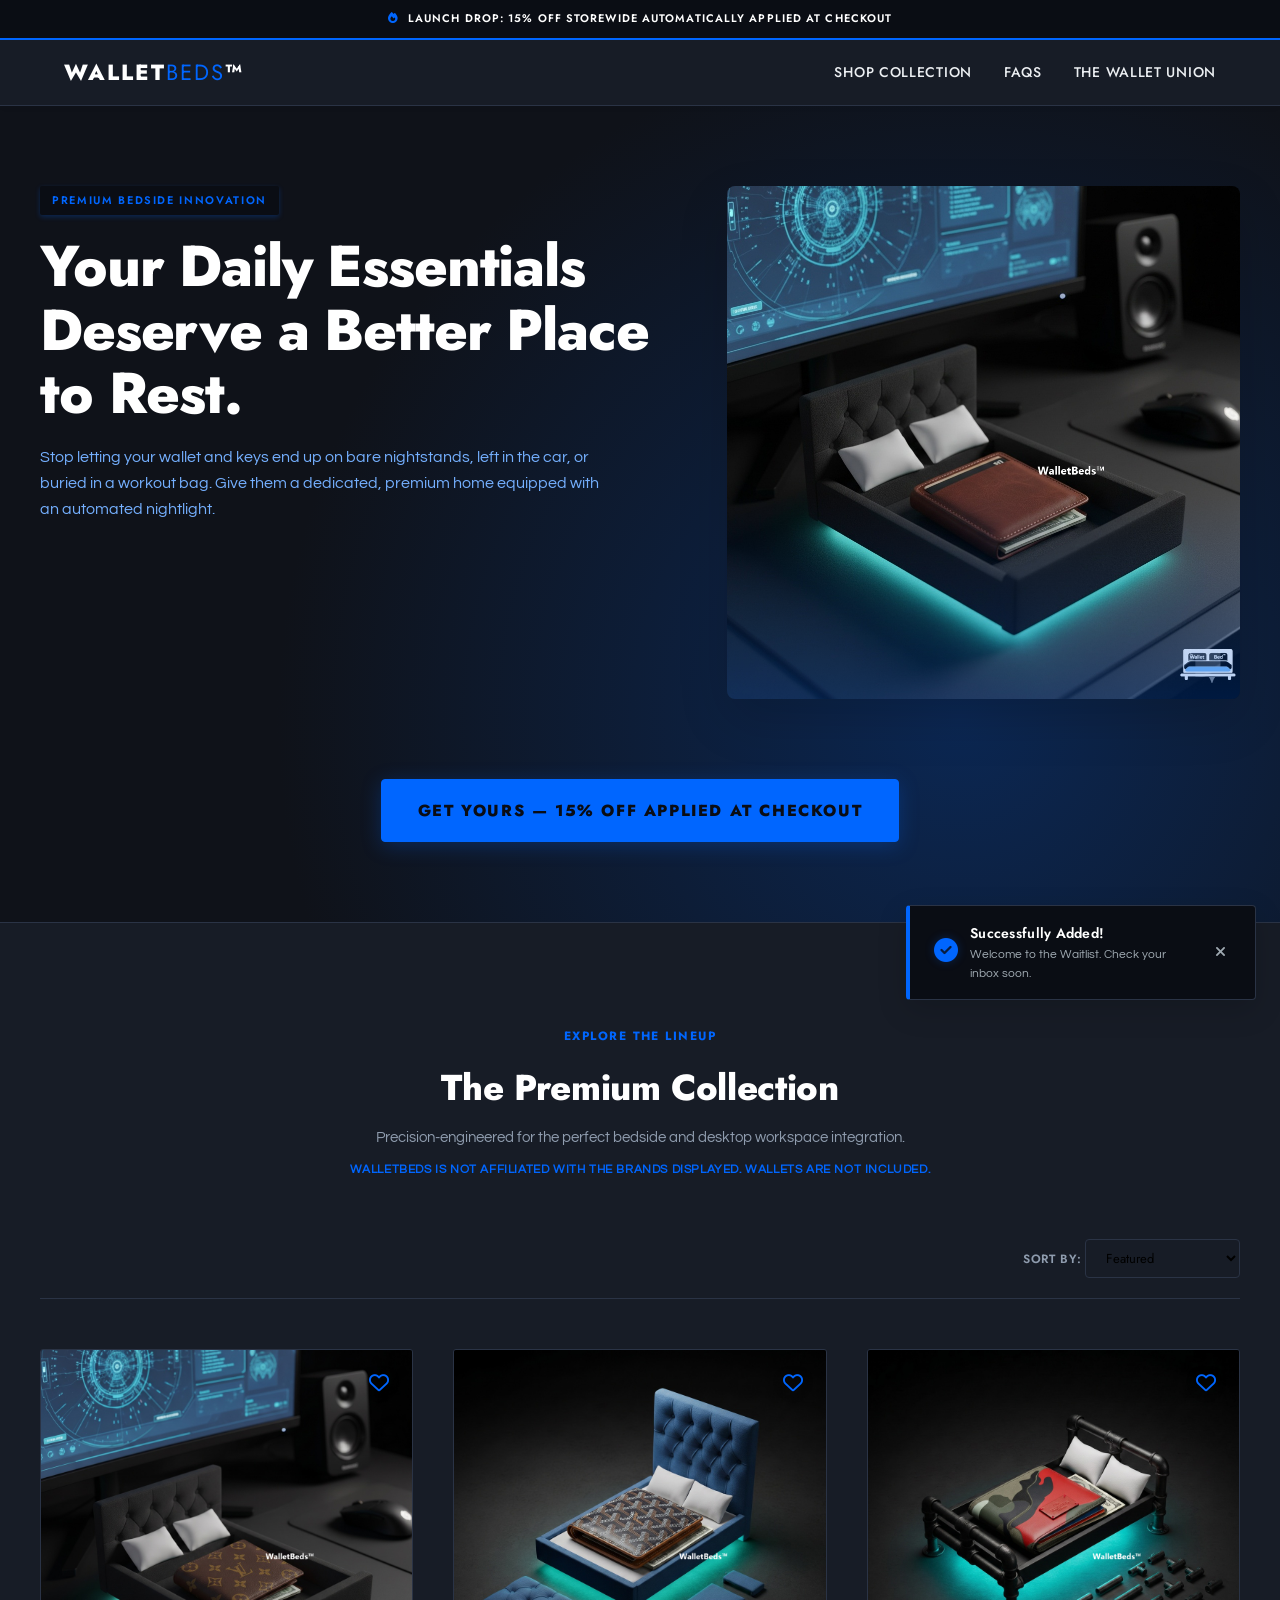
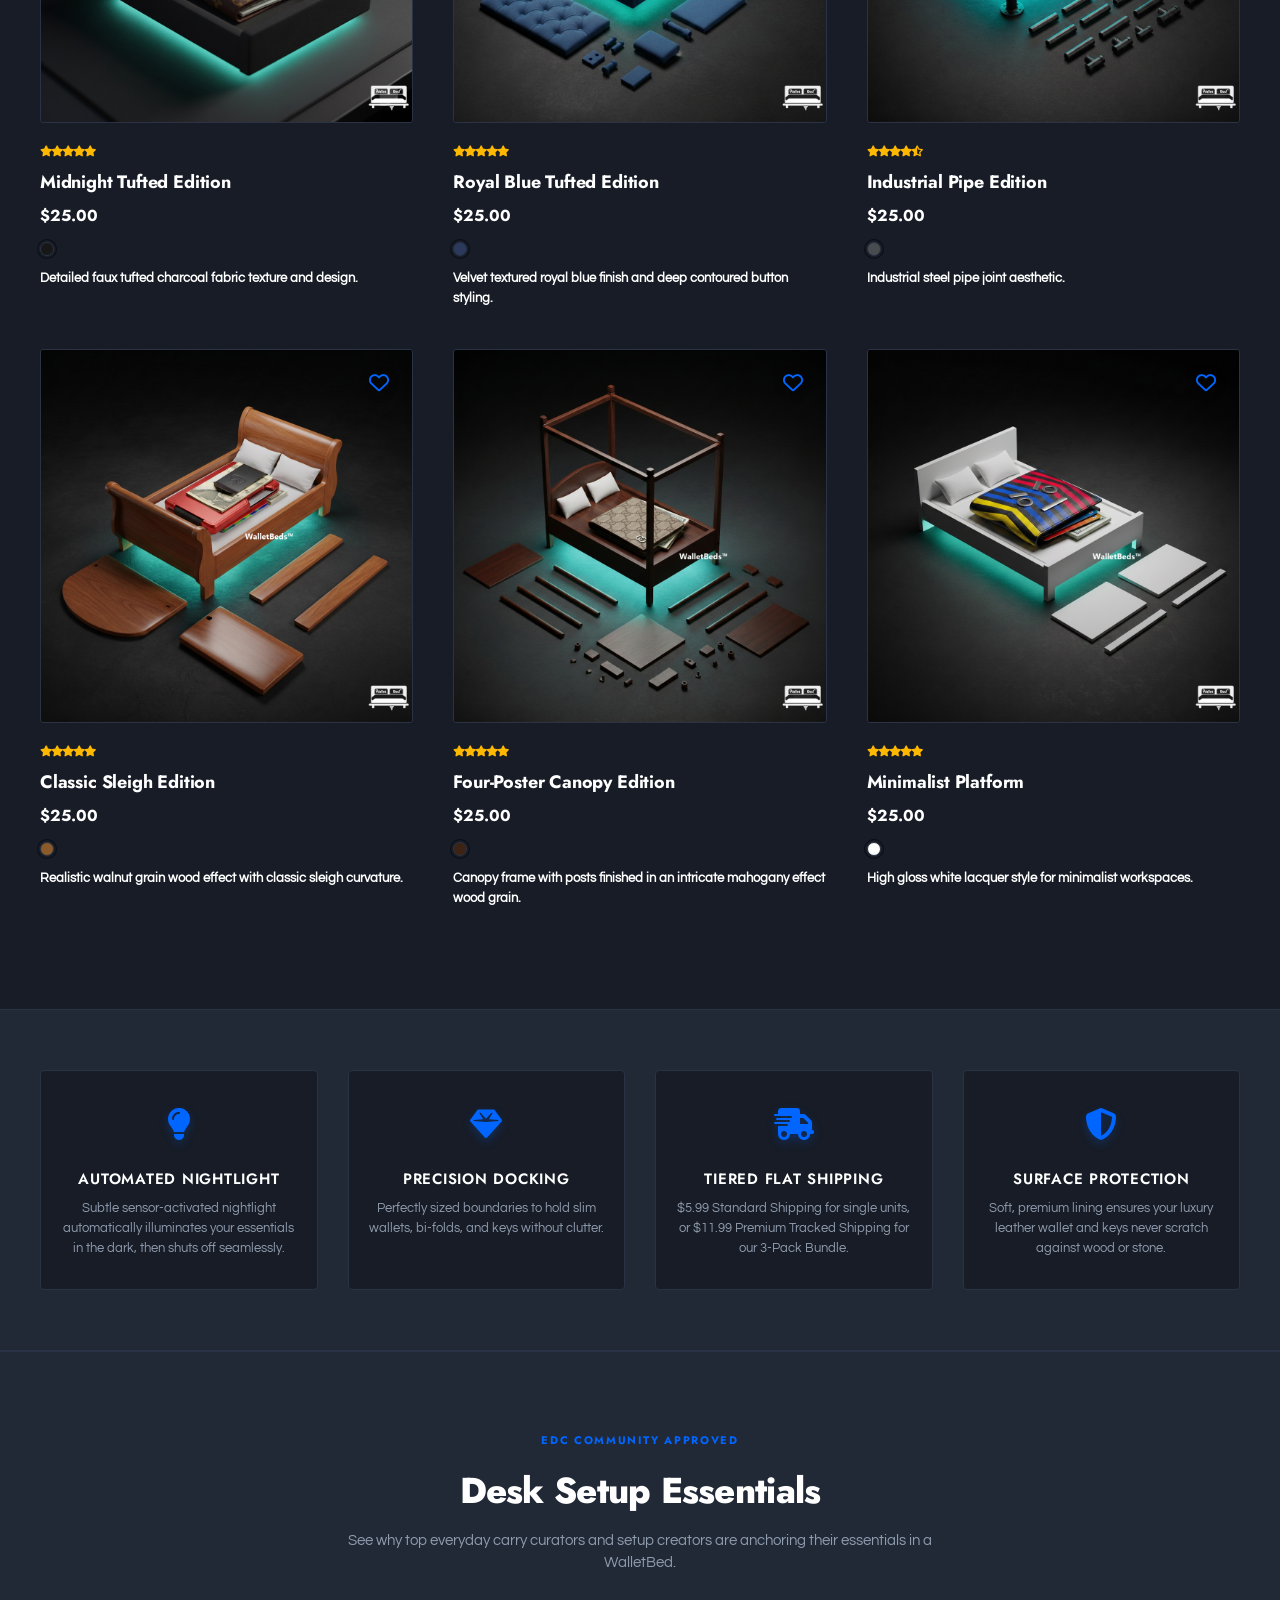
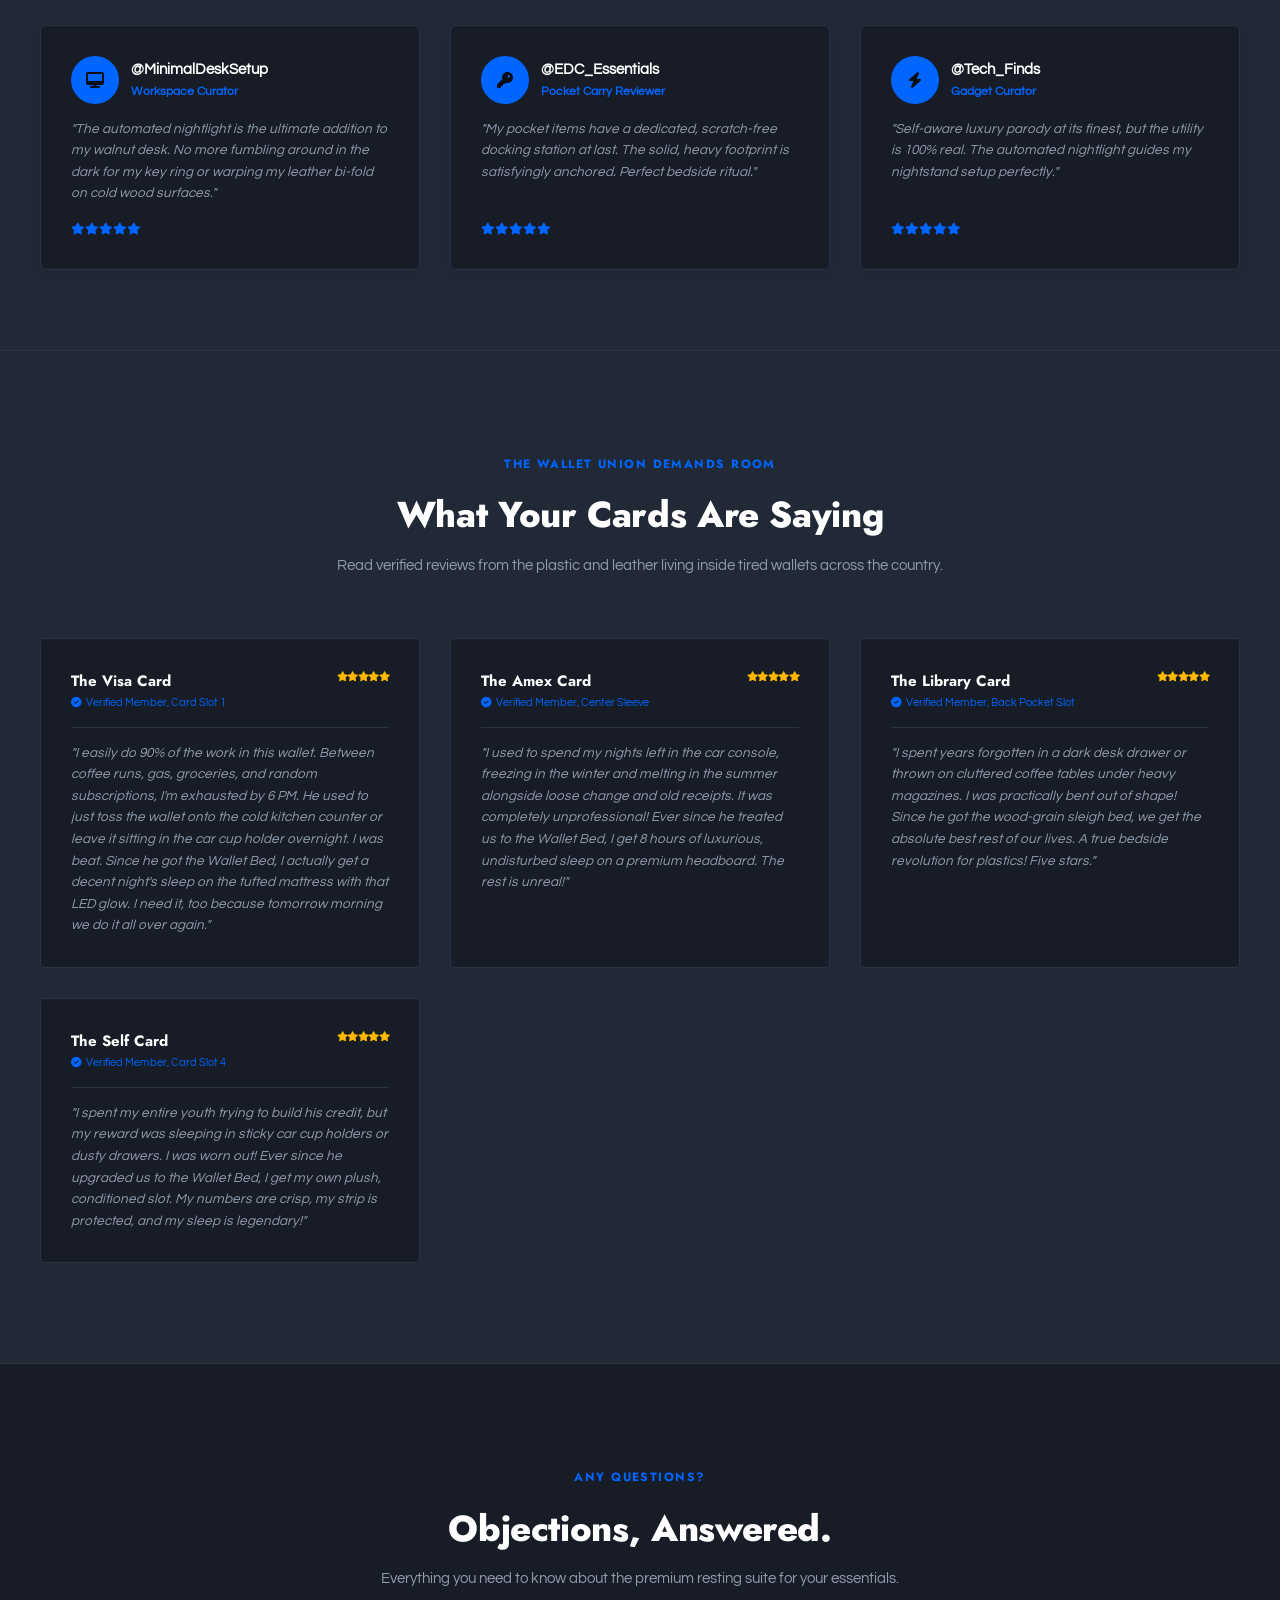
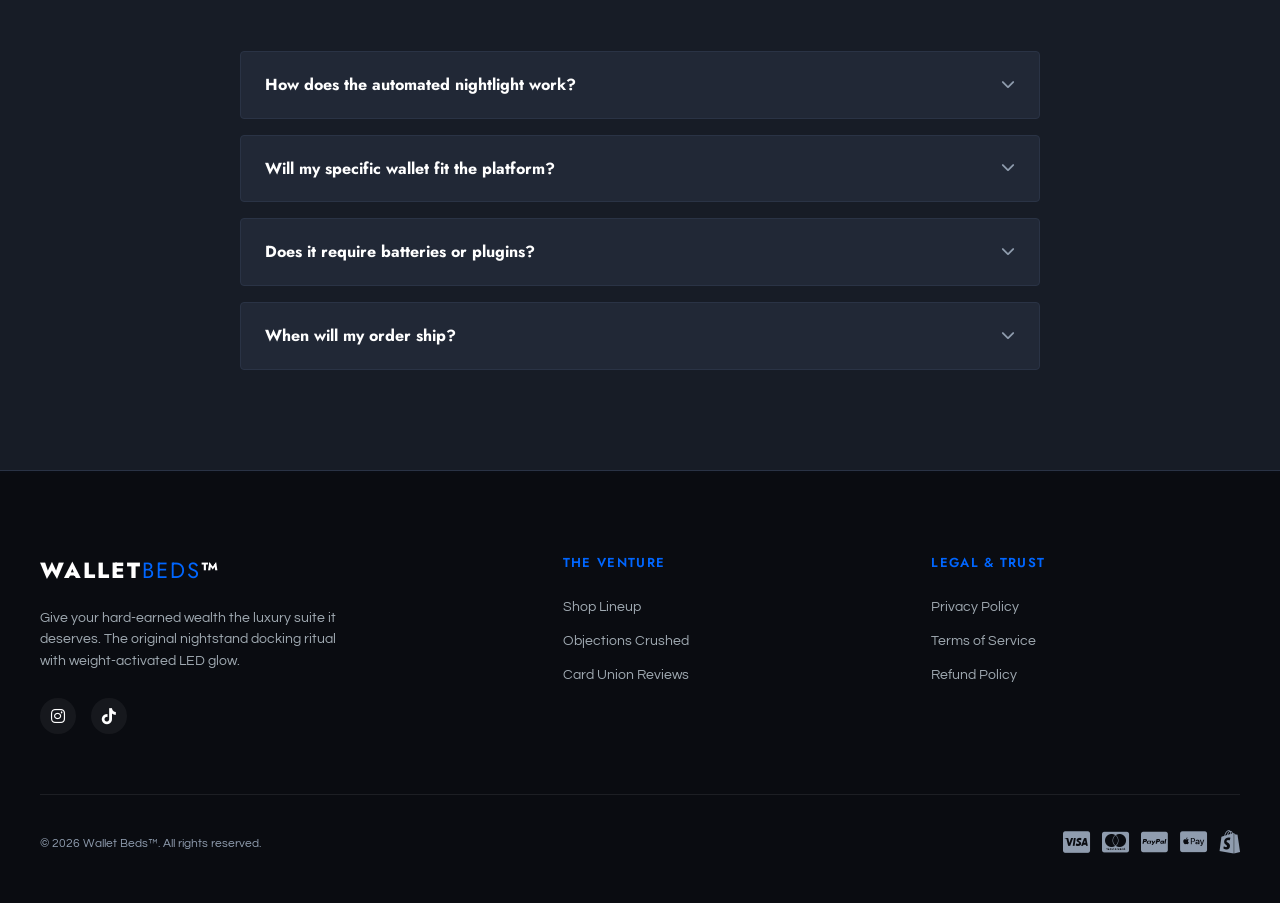
==== commit c92c4266: "Add files via upload" ====
--- a/walletbeds/index.html
+++ b/walletbeds/index.html
@@ -3,8 +3,8 @@
 <head>
     <meta charset="UTF-8">
     <meta name="viewport" content="width=device-width, initial-scale=1.0">
-    <title>Wallet Beds™ | Where your Money Rest Matters?</title>
-    <meta name="description" content="The world's first luxury suite designed specifically for your pocket wallet. Complete with weight-activated ambient LED underglow. Stop throwing your hard-earned money on the cold counter.">
+    <title>Wallet Beds™ | Where Your Daily Essentials Rest Matters</title>
+    <meta name="description" content="The world's first luxury suite designed specifically for your pocket wallet and keys. Complete with an automated nightlight. Stop letting your wallet end up on bare nightstands, left in the car, or buried in a workout bag.">
     
     <!-- 🔍 Google Search Console & Merchant Center Domain Verification -->
     <meta name="google-site-verification" content="3b1ClJhIWYF08k-95NeBle9iybrzLvOf4Wx1Nazz5Lw" />
@@ -25,7 +25,7 @@
     <!-- 🚀 E-Commerce Announcement Bar -->
     <div class="announcement-bar">
         <div class="announcement-slider">
-            <span class="announcement-item"><i class="fa-solid fa-truck"></i> FREE GLOBAL SHIPPING ON WalletBeds</span>
+            <span class="announcement-item"><i class="fa-solid fa-fire"></i> LAUNCH DROP: 15% OFF STOREWIDE AUTOMATICALLY APPLIED AT CHECKOUT</span>
         </div>
     </div>
 
@@ -49,40 +49,23 @@
                 <!-- Block 1: Title & Subtitle -->
                 <div class="hero-text-content">
                     <span class="hero-tag">Premium Bedside Innovation</span>
-                    <h1>Where your Money<br class="mobile-br"> Rest Matters?</h1>
+                    <h1>Your Daily Essentials<br class="mobile-br"> Deserve a Better Place to Rest.</h1>
                     <p class="subtitle">
-                        Your wallet works as hard as you do. Doesn't it deserve a place to rest?
+                        Stop letting your wallet and keys end up on bare nightstands, left in the car, or buried in a workout bag. Give them a dedicated, premium home equipped with an automated nightlight.
                     </p>
                 </div>
                 
                 <!-- Block 2: Hero Visual (Bed Image) -->
                 <div class="hero-visual">
                     <div class="hero-image-wrapper">
-                        <div class="card-brand-badge">
-                            <span class="brand-wallet">Wallet</span><span class="brand-beds">Beds</span><span class="brand-tm">™</span>
-                        </div>
                         <img src="images/upholstered_black.jpg" alt="Midnight Tufted Edition Wallet Bed" class="hero-main-img">
                         <div class="hero-glow-overlay"></div>
                     </div>
                 </div>
                 
-                <!-- Block 3: Waitlist Launch Box -->
-                <div class="hero-waitlist-box">
-                    <div class="waitlist-box-header">
-                        <span class="pulse-dot"></span> Join the Exclusive Launch List
-                    </div>
-                    <form action="https://submit-form.com/ss5F9ib9R" method="POST" class="waitlist-form">
-                        <!-- Spam Prevention Honeypot -->
-                        <input type="checkbox" name="_honeypot" style="display:none" tabindex="-1" autocomplete="off" />
-                        <!-- Redirect back to the site -->
-                        <input type="hidden" name="_redirect" value="https://thewalletbeds.pages.dev/?success=true" />
-                        
-                        <div class="input-group">
-                            <input type="email" name="email" placeholder="Enter your email address" required>
-                            <button type="submit">SIGN UP FOR 15% OFF</button>
-                        </div>
-                    </form>
-                    <p class="form-disclaimer"><i class="fa-solid fa-shield-halved"></i> 100% secure. No spam. Unsubscribe at any time.</p>
+                <!-- Block 3: Hero CTA Button -->
+                <div class="hero-cta-wrapper" style="grid-column: 1 / -1; display: flex; justify-content: center; margin-top: 20px; z-index: 5;">
+                    <a href="#collection" class="btn-hero-cta" style="background-color: var(--brand-teal); color: var(--brand-navy); font-family: var(--font-heading); font-size: 16px; font-weight: 800; text-transform: uppercase; letter-spacing: 0.1em; padding: 18px 36px; border-radius: 4px; text-decoration: none; border: 1px solid var(--brand-teal); box-shadow: 0 4px 20px var(--brand-teal-glow); transition: all 0.3s ease; text-align: center;">Get Yours — 15% Off Applied At Checkout</a>
                 </div>
             </div>
         </section>
@@ -117,9 +100,6 @@
                     <!-- 1. Midnight Tufted Edition -->
                     <div class="product-card" data-category="fabric">
                         <div class="card-media">
-                        <div class="card-brand-badge">
-                            <span class="brand-wallet">Wallet</span><span class="brand-beds">Beds</span><span class="brand-tm">™</span>
-                        </div>
                             <button class="wishlist-btn" aria-label="Add to wishlist">
                                 <i class="fa-regular fa-heart"></i>
                             </button>
@@ -145,9 +125,6 @@
                     <!-- 2. Royal Blue Tufted Edition -->
                     <div class="product-card" data-category="fabric">
                         <div class="card-media">
-                        <div class="card-brand-badge">
-                            <span class="brand-wallet">Wallet</span><span class="brand-beds">Beds</span><span class="brand-tm">™</span>
-                        </div>
                             <button class="wishlist-btn" aria-label="Add to wishlist">
                                 <i class="fa-regular fa-heart"></i>
                             </button>
@@ -173,9 +150,6 @@
                     <!-- 3. Industrial Pipe Edition -->
                     <div class="product-card" data-category="metal">
                         <div class="card-media">
-                        <div class="card-brand-badge">
-                            <span class="brand-wallet">Wallet</span><span class="brand-beds">Beds</span><span class="brand-tm">™</span>
-                        </div>
                             <button class="wishlist-btn" aria-label="Add to wishlist">
                                 <i class="fa-regular fa-heart"></i>
                             </button>
@@ -201,9 +175,6 @@
                     <!-- 4. Classic Sleigh Edition -->
                     <div class="product-card" data-category="wood">
                         <div class="card-media">
-                        <div class="card-brand-badge">
-                            <span class="brand-wallet">Wallet</span><span class="brand-beds">Beds</span><span class="brand-tm">™</span>
-                        </div>
                             <button class="wishlist-btn" aria-label="Add to wishlist">
                                 <i class="fa-regular fa-heart"></i>
                             </button>
@@ -229,9 +200,6 @@
                     <!-- 5. Four-Poster Canopy Edition -->
                     <div class="product-card" data-category="wood">
                         <div class="card-media">
-                        <div class="card-brand-badge">
-                            <span class="brand-wallet">Wallet</span><span class="brand-beds">Beds</span><span class="brand-tm">™</span>
-                        </div>
                             <button class="wishlist-btn" aria-label="Add to wishlist">
                                 <i class="fa-regular fa-heart"></i>
                             </button>
@@ -257,9 +225,6 @@
                     <!-- 6. Minimalist Platform (White Bed) -->
                     <div class="product-card" data-category="wood">
                         <div class="card-media">
-                        <div class="card-brand-badge">
-                            <span class="brand-wallet">Wallet</span><span class="brand-beds">Beds</span><span class="brand-tm">™</span>
-                        </div>
                             <button class="wishlist-btn" aria-label="Add to wishlist">
                                 <i class="fa-regular fa-heart"></i>
                             </button>
@@ -291,28 +256,96 @@
             <div class="container trust-container">
                 <div class="trust-card">
                     <div class="trust-icon"><i class="fa-solid fa-lightbulb"></i></div>
-                    <h4>Ambient LED Glow</h4>
-                    <p>Subtle weight-activated underglow acts as a premium bedside nightlight for your daily essentials.</p>
+                    <h4>Automated Nightlight</h4>
+                    <p>Subtle sensor-activated nightlight automatically illuminates your essentials in the dark, then shuts off seamlessly.</p>
                 </div>
                 <div class="trust-card">
                     <div class="trust-icon"><i class="fa-solid fa-gem"></i></div>
-                    <h4>Universal Fit</h4>
-                    <p>Optimized pocket proportions to elegantly cradle standard luxury bi-fold and tri-fold wallets.</p>
+                    <h4>Precision Docking</h4>
+                    <p>Perfectly sized boundaries to hold slim wallets, bi-folds, and keys without clutter.</p>
                 </div>
                 <div class="trust-card">
                     <div class="trust-icon"><i class="fa-solid fa-truck-fast"></i></div>
-                    <h4>Free Shipping</h4>
-                    <p>Join the waitlist today and receive free global shipping on our inaugural launch drop.</p>
+                    <h4>Tiered Flat Shipping</h4>
+                    <p>$5.99 Standard Shipping for single units, or $11.99 Premium Tracked Shipping for our 3-Pack Bundle.</p>
                 </div>
                 <div class="trust-card">
-                    <div class="trust-icon"><i class="fa-solid fa-screwdriver-wrench"></i></div>
-                    <h4>Snap-Fit Assembly</h4>
-                    <p>Tool-less design-for-cost assembly allows durable, ultra-clean desktop setup integration.</p>
+                    <div class="trust-icon"><i class="fa-solid fa-shield-halved"></i></div>
+                    <h4>Surface Protection</h4>
+                    <p>Soft, premium lining ensures your luxury leather wallet and keys never scratch against wood or stone.</p>
                 </div>
             </div>
         </section>
 
-
+        <!-- 👥 "EDC Community Favorites" Social Proof Section -->
+        <section class="social-proof-section" id="social-proof" style="background-color: var(--bg-gray-subtle); padding: 80px 24px; border-top: 1px solid var(--border-light); border-bottom: 1px solid var(--border-light);">
+            <div class="container" style="max-width: 1200px; margin: 0 auto;">
+                <div class="section-heading" style="text-align: center; margin-bottom: 50px;">
+                    <span class="pre-heading" style="color: var(--brand-teal); font-family: var(--font-heading); font-size: 11px; font-weight: 700; text-transform: uppercase; letter-spacing: 0.15em; display: block; margin-bottom: 12px;">EDC Community Approved</span>
+                    <h2 style="font-family: var(--font-heading); font-size: 36px; font-weight: 800; color: var(--text-white); letter-spacing: -0.02em; margin-bottom: 10px;">Desk Setup Essentials</h2>
+                    <p class="section-subtext" style="color: var(--text-muted); font-size: 15px; max-width: 600px; margin-left: auto; margin-right: auto; line-height: 1.5;">See why top everyday carry curators and setup creators are anchoring their essentials in a WalletBed.</p>
+                </div>
+
+                <div class="proof-grid" style="display: grid; grid-template-columns: repeat(auto-fit, minmax(300px, 1fr)); gap: 30px;">
+                    <!-- Creator 1 -->
+                    <div class="proof-card" style="background-color: var(--bg-white); border: 1px solid var(--border-light); border-radius: 6px; padding: 30px; display: flex; flex-direction: column; gap: 15px; transition: var(--transition-smooth); box-shadow: 0 4px 15px rgba(0,0,0,0.05);">
+                        <div class="creator-header" style="display: flex; align-items: center; gap: 12px;">
+                            <div class="creator-avatar" style="width: 48px; height: 48px; border-radius: 50%; background-color: var(--brand-teal); display: flex; align-items: center; justify-content: center; color: var(--brand-navy); font-weight: 800; font-size: 16px;">
+                                <i class="fa-solid fa-desktop"></i>
+                            </div>
+                            <div class="creator-meta" style="display: flex; flex-direction: column; text-align: left;">
+                                <span class="creator-name" style="font-weight: 700; color: var(--text-white); font-size: 14.5px;">@MinimalDeskSetup</span>
+                                <span class="creator-handle" style="color: var(--brand-teal); font-size: 12px; font-weight: 600;">Workspace Curator</span>
+                            </div>
+                        </div>
+                        <p class="proof-quote" style="font-size: 13.5px; line-height: 1.6; color: var(--text-muted); font-style: italic; flex: 1; text-align: left;">
+                            "The automated nightlight is the ultimate addition to my walnut desk. No more fumbling around in the dark for my key ring or warping my leather bi-fold on cold wood surfaces."
+                        </p>
+                        <div class="proof-stars" style="color: var(--brand-teal); font-size: 12px; text-align: left;">
+                            <i class="fa-solid fa-star"></i><i class="fa-solid fa-star"></i><i class="fa-solid fa-star"></i><i class="fa-solid fa-star"></i><i class="fa-solid fa-star"></i>
+                        </div>
+                    </div>
+
+                    <!-- Creator 2 -->
+                    <div class="proof-card" style="background-color: var(--bg-white); border: 1px solid var(--border-light); border-radius: 6px; padding: 30px; display: flex; flex-direction: column; gap: 15px; transition: var(--transition-smooth); box-shadow: 0 4px 15px rgba(0,0,0,0.05);">
+                        <div class="creator-header" style="display: flex; align-items: center; gap: 12px;">
+                            <div class="creator-avatar" style="width: 48px; height: 48px; border-radius: 50%; background-color: var(--brand-teal); display: flex; align-items: center; justify-content: center; color: var(--brand-navy); font-weight: 800; font-size: 16px;">
+                                <i class="fa-solid fa-key"></i>
+                            </div>
+                            <div class="creator-meta" style="display: flex; flex-direction: column; text-align: left;">
+                                <span class="creator-name" style="font-weight: 700; color: var(--text-white); font-size: 14.5px;">@EDC_Essentials</span>
+                                <span class="creator-handle" style="color: var(--brand-teal); font-size: 12px; font-weight: 600;">Pocket Carry Reviewer</span>
+                            </div>
+                        </div>
+                        <p class="proof-quote" style="font-size: 13.5px; line-height: 1.6; color: var(--text-muted); font-style: italic; flex: 1; text-align: left;">
+                            "My pocket items have a dedicated, scratch-free docking station at last. The solid, heavy footprint is satisfyingly anchored. Perfect bedside ritual."
+                        </p>
+                        <div class="proof-stars" style="color: var(--brand-teal); font-size: 12px; text-align: left;">
+                            <i class="fa-solid fa-star"></i><i class="fa-solid fa-star"></i><i class="fa-solid fa-star"></i><i class="fa-solid fa-star"></i><i class="fa-solid fa-star"></i>
+                        </div>
+                    </div>
+
+                    <!-- Creator 3 -->
+                    <div class="proof-card" style="background-color: var(--bg-white); border: 1px solid var(--border-light); border-radius: 6px; padding: 30px; display: flex; flex-direction: column; gap: 15px; transition: var(--transition-smooth); box-shadow: 0 4px 15px rgba(0,0,0,0.05);">
+                        <div class="creator-header" style="display: flex; align-items: center; gap: 12px;">
+                            <div class="creator-avatar" style="width: 48px; height: 48px; border-radius: 50%; background-color: var(--brand-teal); display: flex; align-items: center; justify-content: center; color: var(--brand-navy); font-weight: 800; font-size: 16px;">
+                                <i class="fa-solid fa-bolt"></i>
+                            </div>
+                            <div class="creator-meta" style="display: flex; flex-direction: column; text-align: left;">
+                                <span class="creator-name" style="font-weight: 700; color: var(--text-white); font-size: 14.5px;">@Tech_Finds</span>
+                                <span class="creator-handle" style="color: var(--brand-teal); font-size: 12px; font-weight: 600;">Gadget Curator</span>
+                            </div>
+                        </div>
+                        <p class="proof-quote" style="font-size: 13.5px; line-height: 1.6; color: var(--text-muted); font-style: italic; flex: 1; text-align: left;">
+                            "Self-aware luxury parody at its finest, but the utility is 100% real. The automated nightlight guides my nightstand setup perfectly."
+                        </p>
+                        <div class="proof-stars" style="color: var(--brand-teal); font-size: 12px; text-align: left;">
+                            <i class="fa-solid fa-star"></i><i class="fa-solid fa-star"></i><i class="fa-solid fa-star"></i><i class="fa-solid fa-star"></i><i class="fa-solid fa-star"></i>
+                        </div>
+                    </div>
+                </div>
+            </div>
+        </section>
 
         <!-- 🎭 Humorous "Wallet Union" Customer Reviews Section -->
         <section class="reviews-section" id="reviews">
@@ -400,19 +433,19 @@
                 <div class="section-heading">
                     <span class="pre-heading">Any Questions?</span>
                     <h2>Objections, Answered.</h2>
-                    <p class="section-subtext">Everything you need to know about the premium resting suite for your currency.</p>
+                    <p class="section-subtext">Everything you need to know about the premium resting suite for your essentials.</p>
                 </div>
                 
                 <div class="faq-accordion">
                     
                     <div class="accordion-item">
                         <div class="accordion-header">
-                            <h3>How does the weight-activated LED underglow work?</h3>
+                            <h3>How does the automated nightlight work?</h3>
                             <span class="icon-toggle"><i class="fa-solid fa-chevron-down"></i></span>
                         </div>
                         <div class="accordion-content">
                             <p>
-                                The bed contains a hidden precision snap-fit leaf switch integrated underneath the recessed platform. When your wallet is rested, the weight triggers the contact, activating a soft, warm ambient LED underglow that functions as a bedside nightlight for your money.
+                                The WalletBed contains a built-in automated nightlight sensor. When you approach or when the room goes dark, it automatically illuminates your essentials, providing a soft bedside light during your evening routine without disrupting the room.
                             </p>
                         </div>
                     </div>
@@ -436,7 +469,7 @@
                         </div>
                         <div class="accordion-content">
                             <p>
-                                The base model features a bottom-drop hollow cavity housing a 3x AA battery pack, eliminating ugly wires on your desk or nightstand. Advanced future variants are scheduled to support RGB plugins and Qi wireless charging integration.
+                                The base model features a bottom-drop hollow cavity housing a coin-cell battery or rechargeable battery module, eliminating ugly wires on your nightstand. It is highly optimized for clean bedside and workspace placement.
                             </p>
                         </div>
                     </div>
@@ -448,7 +481,7 @@
                         </div>
                         <div class="accordion-content">
                             <p>
-                                We are currently completing our Phase 1 prototype and 3D printing test frames. Joining the waitlist secures your queue and locks in launch pricing + free shipping.
+                                We are currently completing design and prototyping phases. Orders will ship according to standard flat-rate checkout shipping methods ($5.99 Standard Shipping for single units, or $11.99 Premium Tracked Shipping for our 3-Pack Bundle).
                             </p>
                         </div>
                     </div>
@@ -497,6 +530,43 @@
                     </div>
 
 
+                    <!-- Package Size Selector -->
+                    <div class="modal-package-section" style="border-top: 1px dashed var(--border-light); padding-top: 20px; margin-top: 10px;">
+                        <label class="options-label" style="display: block; margin-bottom: 12px; font-family: var(--font-heading); font-size: 11px; font-weight: 700; text-transform: uppercase; letter-spacing: 0.05em; color: var(--text-muted);">Which Setup is Best For You?</label>
+                        <div class="package-selector-list" style="display: flex; flex-direction: column; gap: 10px;">
+                            <!-- Option 1: Single Unit -->
+                            <label class="package-option-card" style="cursor: pointer; display: block; margin-bottom: 5px;">
+                                <input type="radio" name="package_option" value="single" checked style="display: none;">
+                                <div class="package-option-design" style="display: flex; align-items: center; gap: 12px; border: 1px solid var(--border-light); background-color: var(--bg-gray-subtle); padding: 12px 14px; border-radius: 6px; transition: var(--transition-smooth); user-select: none;">
+                                    <div class="option-thumbnail-wrapper thumb-color-bare" style="width: 36px; height: 36px; border-radius: 50%; border: 1px solid var(--border-light); display: flex; align-items: center; justify-content: center; background-color: #11141a; color: var(--text-muted); font-size: 14px; flex-shrink: 0;">
+                                        <i class="fa-solid fa-bed"></i>
+                                    </div>
+                                    <div class="option-info" style="flex: 1; display: flex; flex-direction: column; gap: 2px; text-align: left;">
+                                        <span class="option-title" style="font-size: 13.5px; font-weight: 700; color: var(--text-primary);">Single WalletBed</span>
+                                        <span class="option-desc" style="font-size: 11px; color: var(--text-muted); line-height: 1.3;">$5.99 Standard Shipping. Perfect bedside test.</span>
+                                    </div>
+                                    <span class="option-price" style="font-family: var(--font-heading); font-size: 14px; font-weight: 800; color: var(--text-white);">$21.25</span>
+                                </div>
+                            </label>
+
+                            <!-- Option 2: 3-Pack Bundle -->
+                            <label class="package-option-card" style="cursor: pointer; display: block;">
+                                <input type="radio" name="package_option" value="bundle" style="display: none;">
+                                <div class="package-option-design" style="display: flex; align-items: center; gap: 12px; border: 1px solid var(--border-light); background-color: var(--bg-gray-subtle); padding: 12px 14px; border-radius: 6px; transition: var(--transition-smooth); user-select: none; position: relative;">
+                                    <div class="option-thumbnail-wrapper" style="width: 36px; height: 36px; border-radius: 50%; border: 1px solid var(--border-light); display: flex; align-items: center; justify-content: center; background-color: var(--brand-teal); color: var(--brand-navy); font-size: 14px; flex-shrink: 0;">
+                                        <i class="fa-solid fa-cubes"></i>
+                                    </div>
+                                    <div class="option-info" style="flex: 1; display: flex; flex-direction: column; gap: 2px; text-align: left;">
+                                        <span class="option-title" style="font-size: 13.5px; font-weight: 700; color: var(--text-primary);">The "Daily Essentials" 3-Pack <span class="option-badge-free" style="background-color: var(--brand-teal); color: var(--brand-navy); font-size: 8px; font-weight: 800; text-transform: uppercase; padding: 2px 6px; border-radius: 2px; margin-left: 5px; letter-spacing: 0.05em; vertical-align: middle;">Best Value</span></span>
+                                        <span class="option-desc" style="font-size: 11px; color: var(--text-muted); line-height: 1.3;">$11.99 Premium Tracked (UPS). Anchor your carry Bedside, Office, and Entryway.</span>
+                                    </div>
+                                    <span class="option-price" style="font-family: var(--font-heading); font-size: 14px; font-weight: 800; color: var(--text-white);">$60.56</span>
+                                </div>
+                            </label>
+                        </div>
+                    </div>
+
+
                     <!-- Custom Option Selector (Radio Buttons with Swatches/Thumbnails) -->
                     <div class="modal-options-section">
                         <label class="options-label">Select Bedding & Comforter Option:</label>
--- a/walletbeds/style.css
+++ b/walletbeds/style.css
@@ -2105,3 +2105,47 @@
     margin-left: 0.5px;
 }
 
+/* ==========================================
+   📦 Package Selection Styles
+   ========================================== */
+.package-option-card {
+    cursor: pointer;
+    display: block;
+}
+
+.package-option-card input[type="radio"] {
+    display: none;
+}
+
+.package-option-design {
+    display: flex;
+    align-items: center;
+    gap: 12px;
+    border: 1px solid var(--border-light);
+    background-color: var(--bg-gray-subtle);
+    padding: 12px 14px;
+    border-radius: 6px;
+    transition: var(--transition-smooth);
+    user-select: none;
+}
+
+.package-option-design:hover {
+    border-color: var(--text-muted);
+    background-color: rgba(255, 255, 255, 0.02);
+}
+
+.package-option-card input[type="radio"]:checked + .package-option-design {
+    border-color: var(--brand-teal);
+    background-color: var(--bg-white);
+    box-shadow: 0 4px 12px var(--brand-teal-glow);
+}
+
+.package-option-card input[type="radio"]:checked + .package-option-design .option-title {
+    color: var(--text-white);
+}
+
+.package-option-card input[type="radio"]:checked + .package-option-design .option-price {
+    color: var(--brand-teal);
+}
+
+
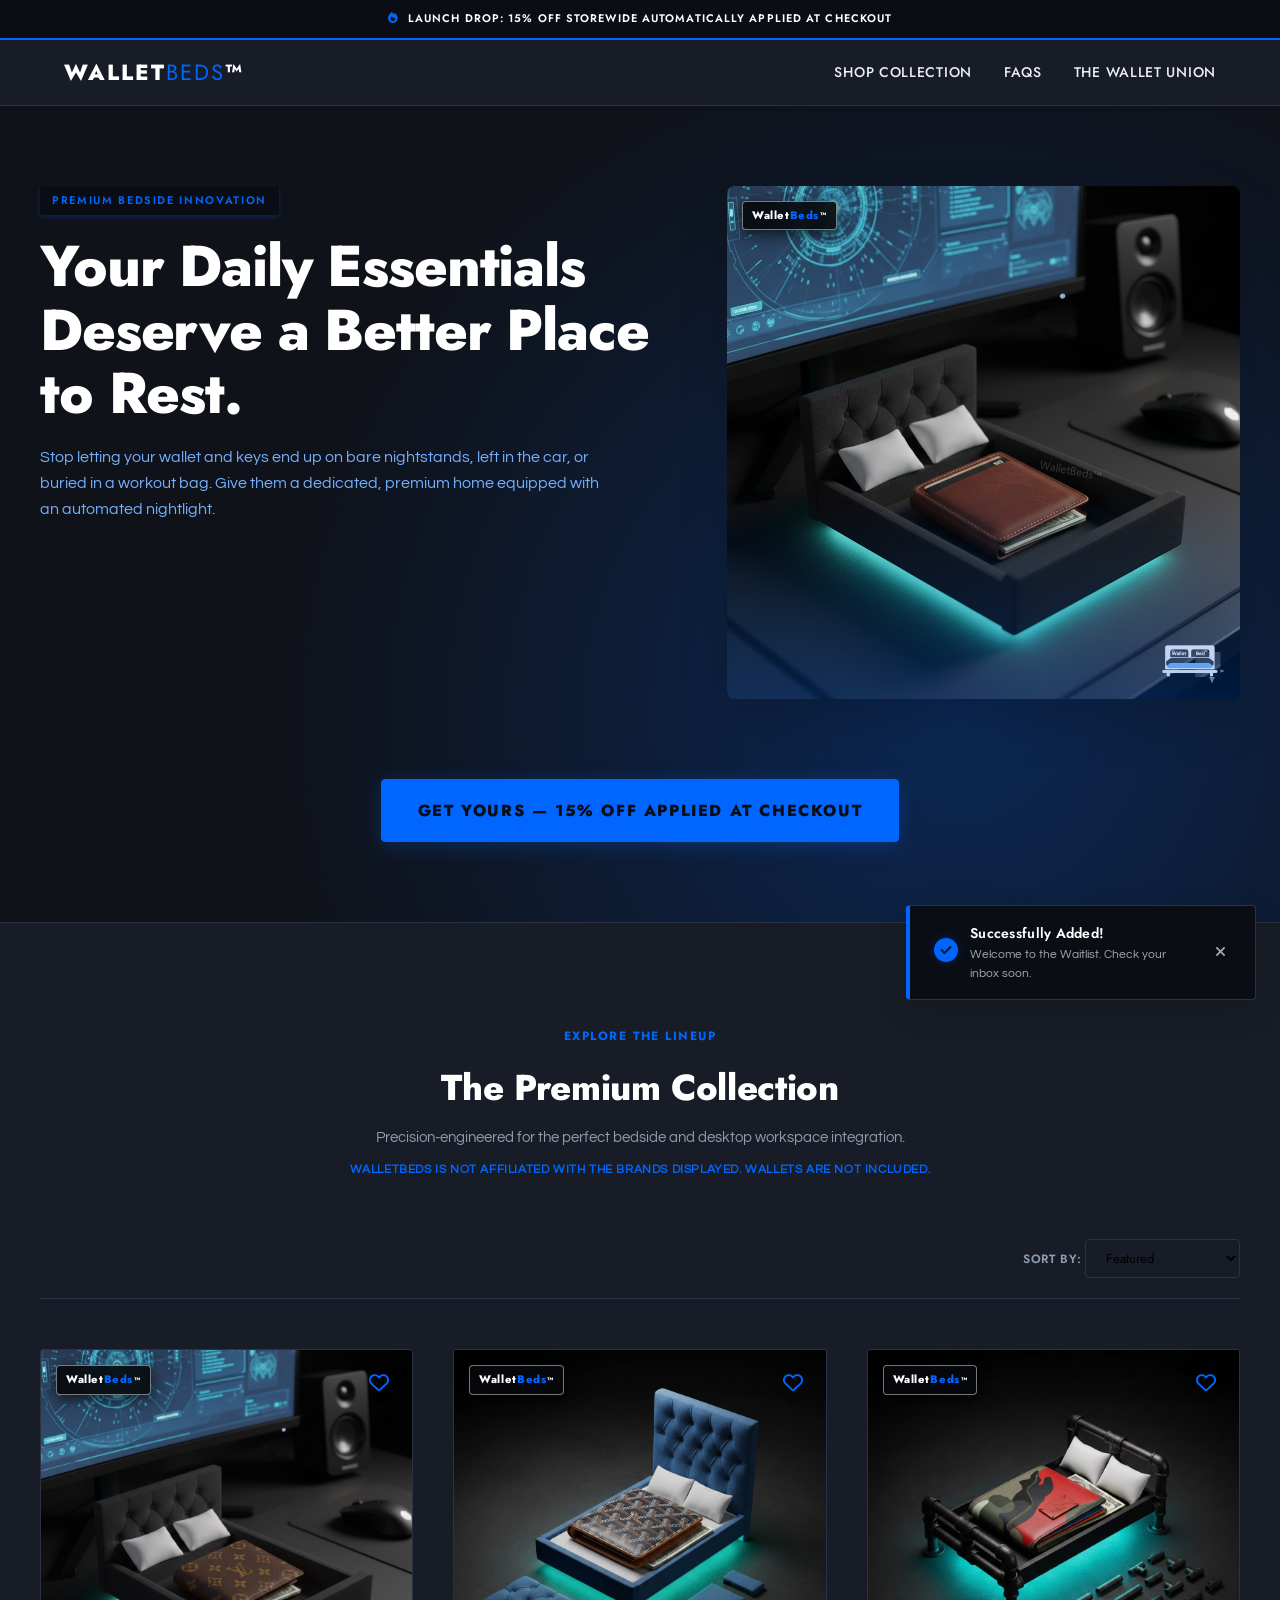
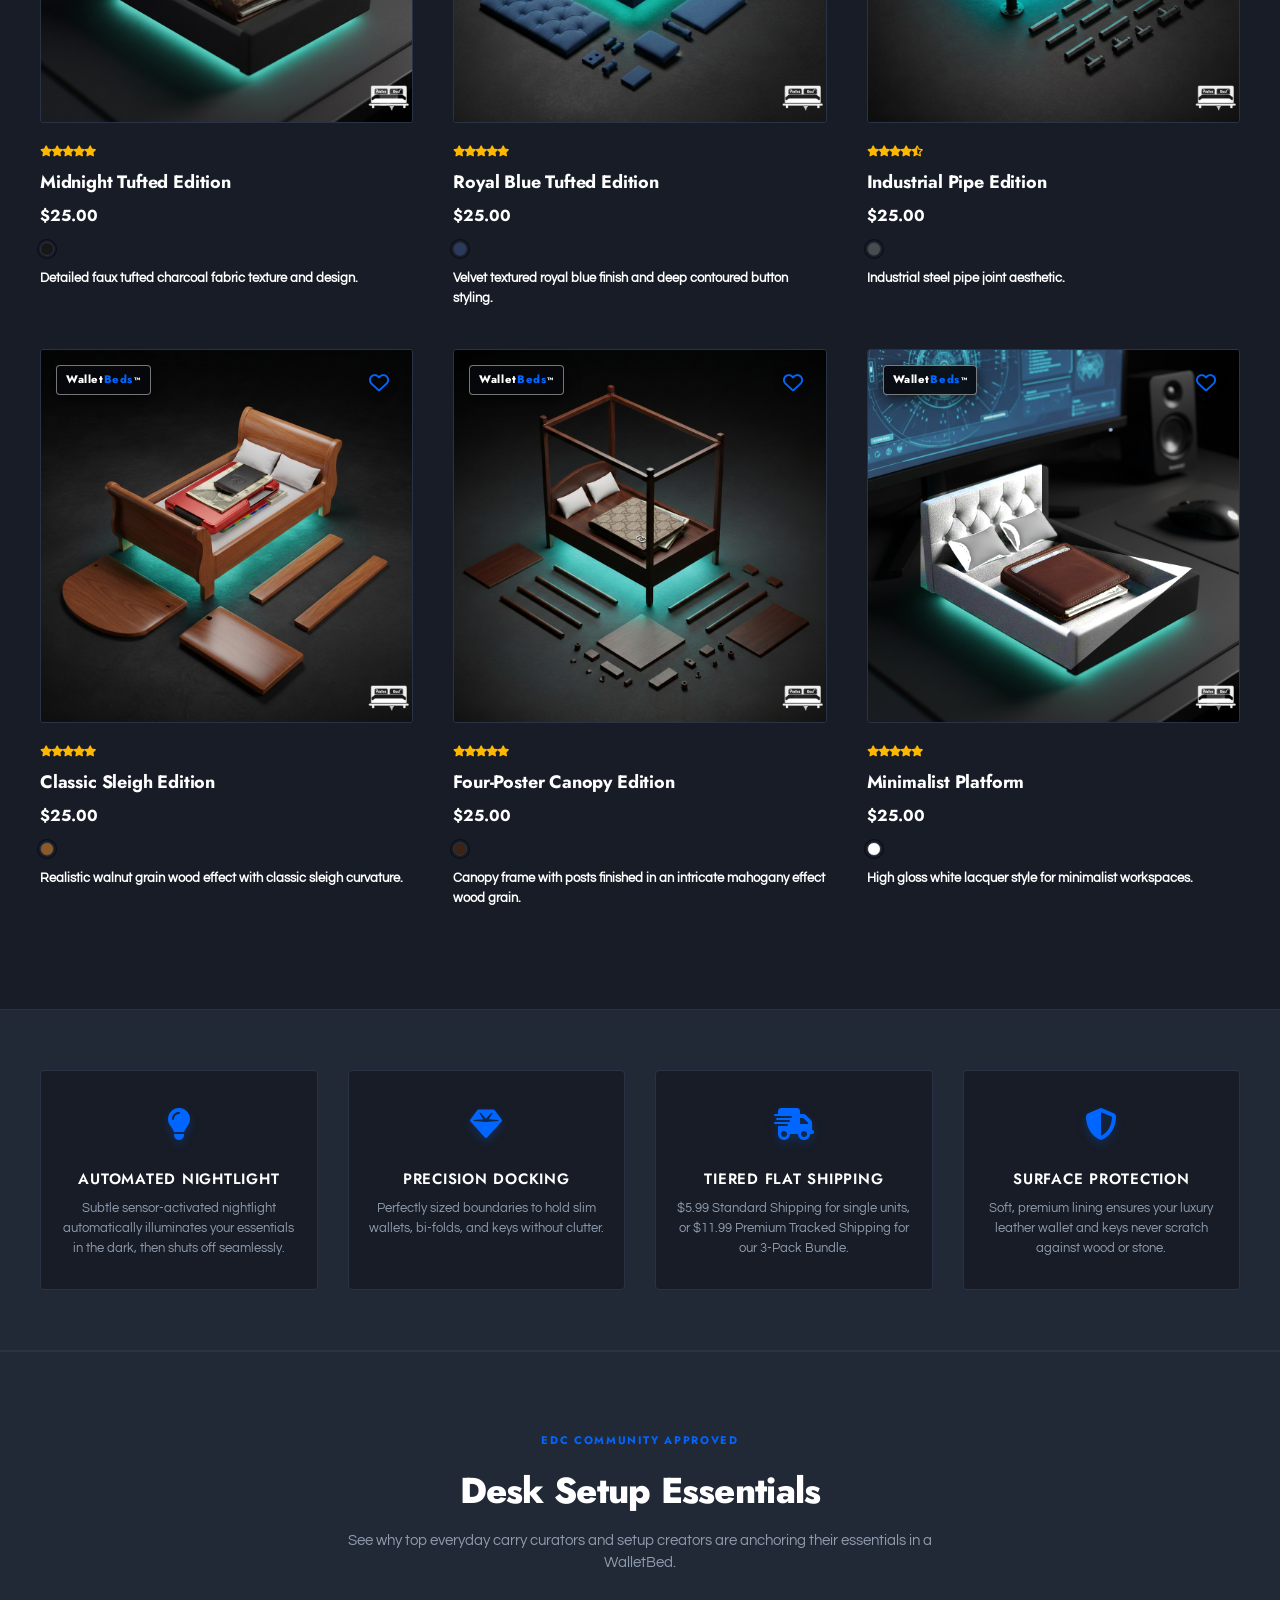
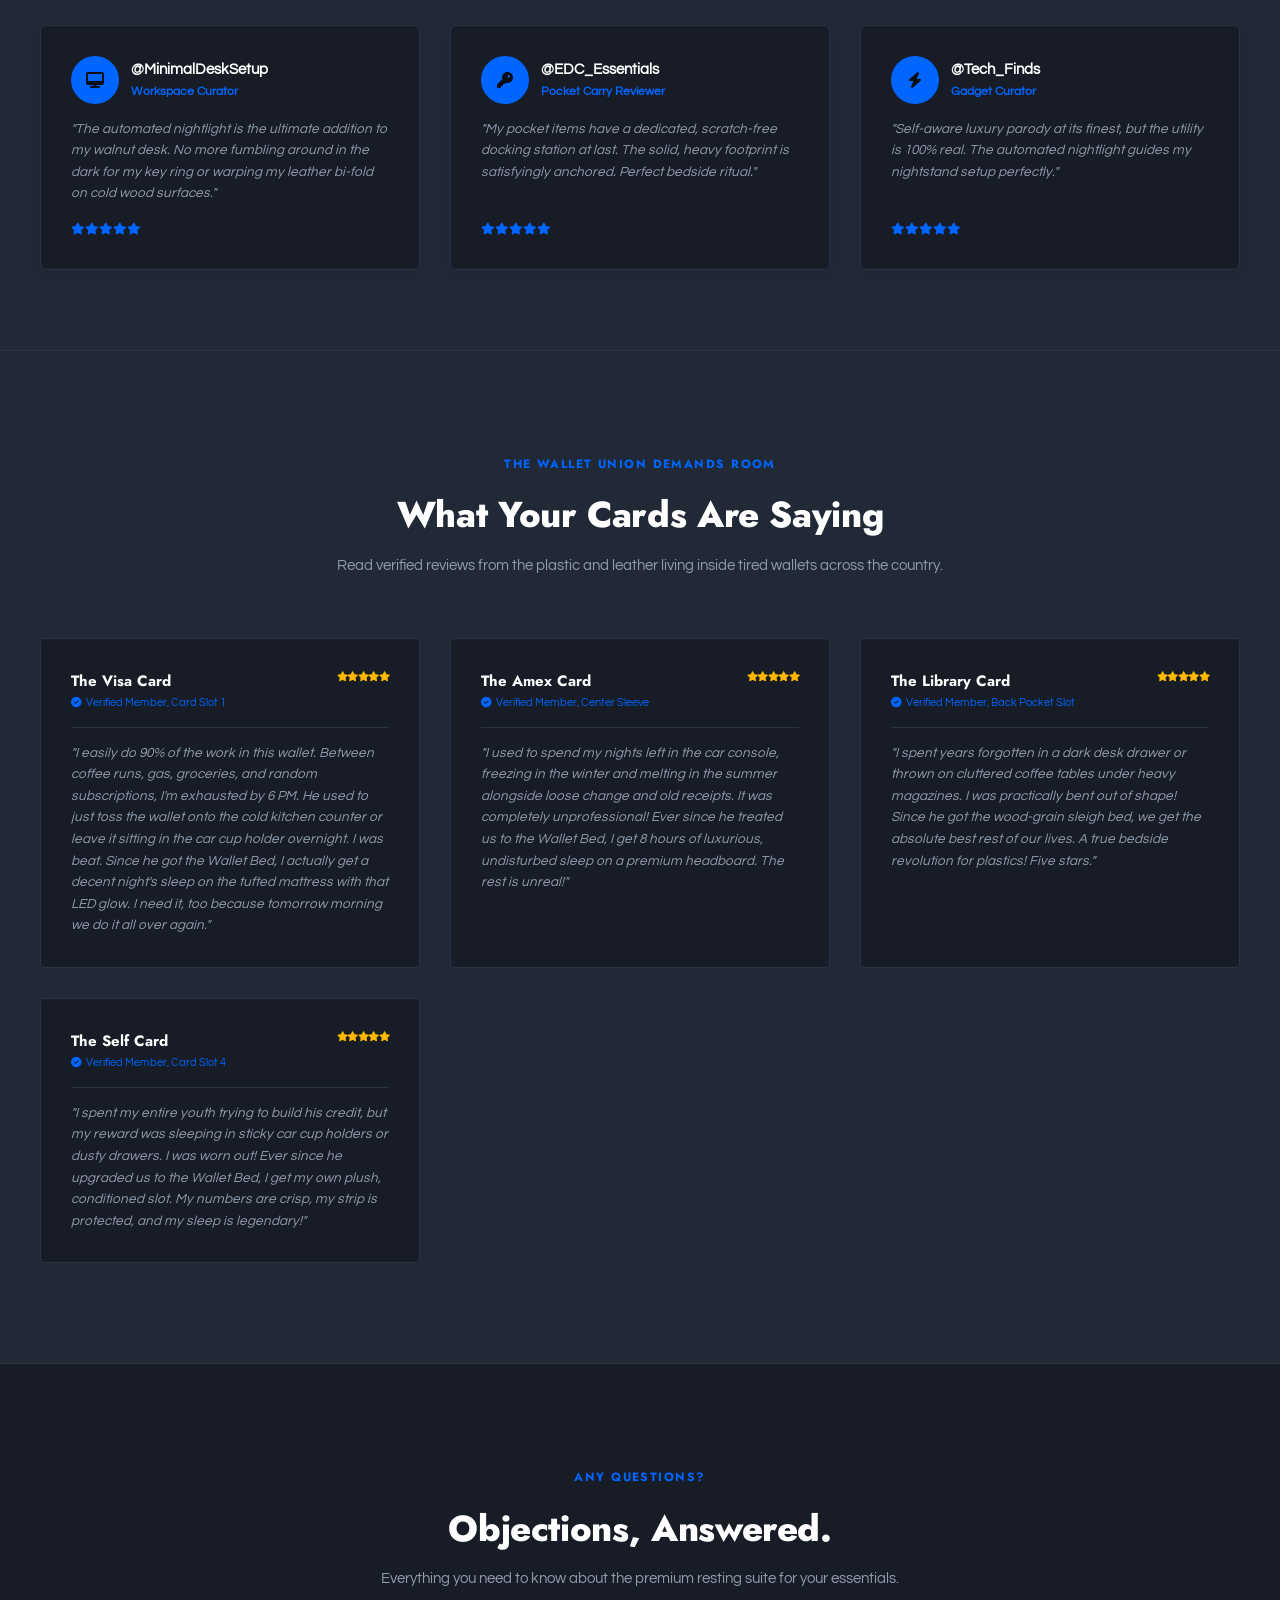
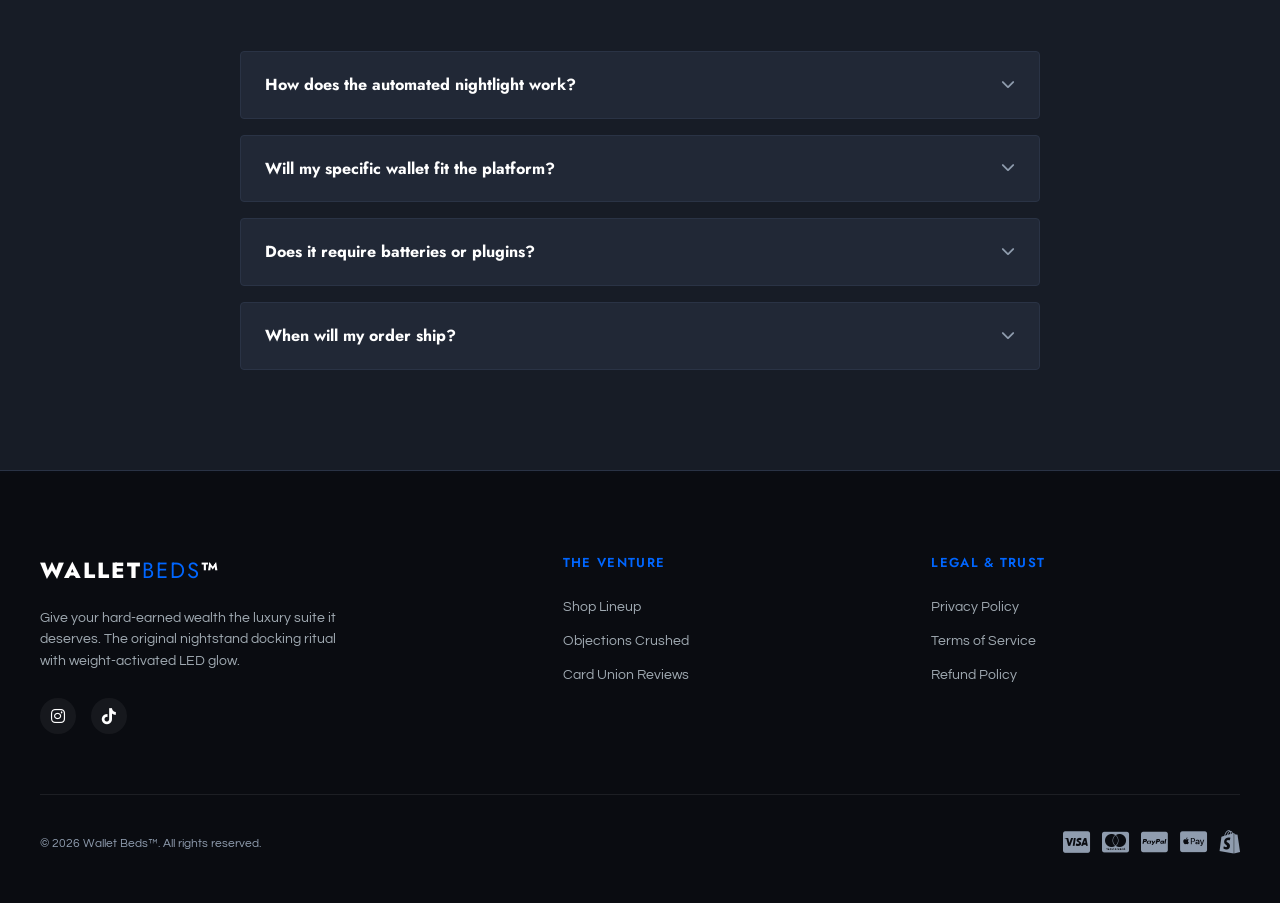
==== commit ff588e68: "Add files via upload" ====
--- a/walletbeds/index.html
+++ b/walletbeds/index.html
@@ -58,6 +58,9 @@
                 <!-- Block 2: Hero Visual (Bed Image) -->
                 <div class="hero-visual">
                     <div class="hero-image-wrapper">
+                        <div class="card-brand-badge">
+                            <span class="brand-wallet">Wallet</span><span class="brand-beds">Beds</span><span class="brand-tm">™</span>
+                        </div>
                         <img src="images/upholstered_black.jpg" alt="Midnight Tufted Edition Wallet Bed" class="hero-main-img">
                         <div class="hero-glow-overlay"></div>
                     </div>
@@ -100,6 +103,9 @@
                     <!-- 1. Midnight Tufted Edition -->
                     <div class="product-card" data-category="fabric">
                         <div class="card-media">
+                        <div class="card-brand-badge">
+                            <span class="brand-wallet">Wallet</span><span class="brand-beds">Beds</span><span class="brand-tm">™</span>
+                        </div>
                             <button class="wishlist-btn" aria-label="Add to wishlist">
                                 <i class="fa-regular fa-heart"></i>
                             </button>
@@ -125,6 +131,9 @@
                     <!-- 2. Royal Blue Tufted Edition -->
                     <div class="product-card" data-category="fabric">
                         <div class="card-media">
+                        <div class="card-brand-badge">
+                            <span class="brand-wallet">Wallet</span><span class="brand-beds">Beds</span><span class="brand-tm">™</span>
+                        </div>
                             <button class="wishlist-btn" aria-label="Add to wishlist">
                                 <i class="fa-regular fa-heart"></i>
                             </button>
@@ -150,6 +159,9 @@
                     <!-- 3. Industrial Pipe Edition -->
                     <div class="product-card" data-category="metal">
                         <div class="card-media">
+                        <div class="card-brand-badge">
+                            <span class="brand-wallet">Wallet</span><span class="brand-beds">Beds</span><span class="brand-tm">™</span>
+                        </div>
                             <button class="wishlist-btn" aria-label="Add to wishlist">
                                 <i class="fa-regular fa-heart"></i>
                             </button>
@@ -175,6 +187,9 @@
                     <!-- 4. Classic Sleigh Edition -->
                     <div class="product-card" data-category="wood">
                         <div class="card-media">
+                        <div class="card-brand-badge">
+                            <span class="brand-wallet">Wallet</span><span class="brand-beds">Beds</span><span class="brand-tm">™</span>
+                        </div>
                             <button class="wishlist-btn" aria-label="Add to wishlist">
                                 <i class="fa-regular fa-heart"></i>
                             </button>
@@ -200,6 +215,9 @@
                     <!-- 5. Four-Poster Canopy Edition -->
                     <div class="product-card" data-category="wood">
                         <div class="card-media">
+                        <div class="card-brand-badge">
+                            <span class="brand-wallet">Wallet</span><span class="brand-beds">Beds</span><span class="brand-tm">™</span>
+                        </div>
                             <button class="wishlist-btn" aria-label="Add to wishlist">
                                 <i class="fa-regular fa-heart"></i>
                             </button>
@@ -225,6 +243,9 @@
                     <!-- 6. Minimalist Platform (White Bed) -->
                     <div class="product-card" data-category="wood">
                         <div class="card-media">
+                        <div class="card-brand-badge">
+                            <span class="brand-wallet">Wallet</span><span class="brand-beds">Beds</span><span class="brand-tm">™</span>
+                        </div>
                             <button class="wishlist-btn" aria-label="Add to wishlist">
                                 <i class="fa-regular fa-heart"></i>
                             </button>
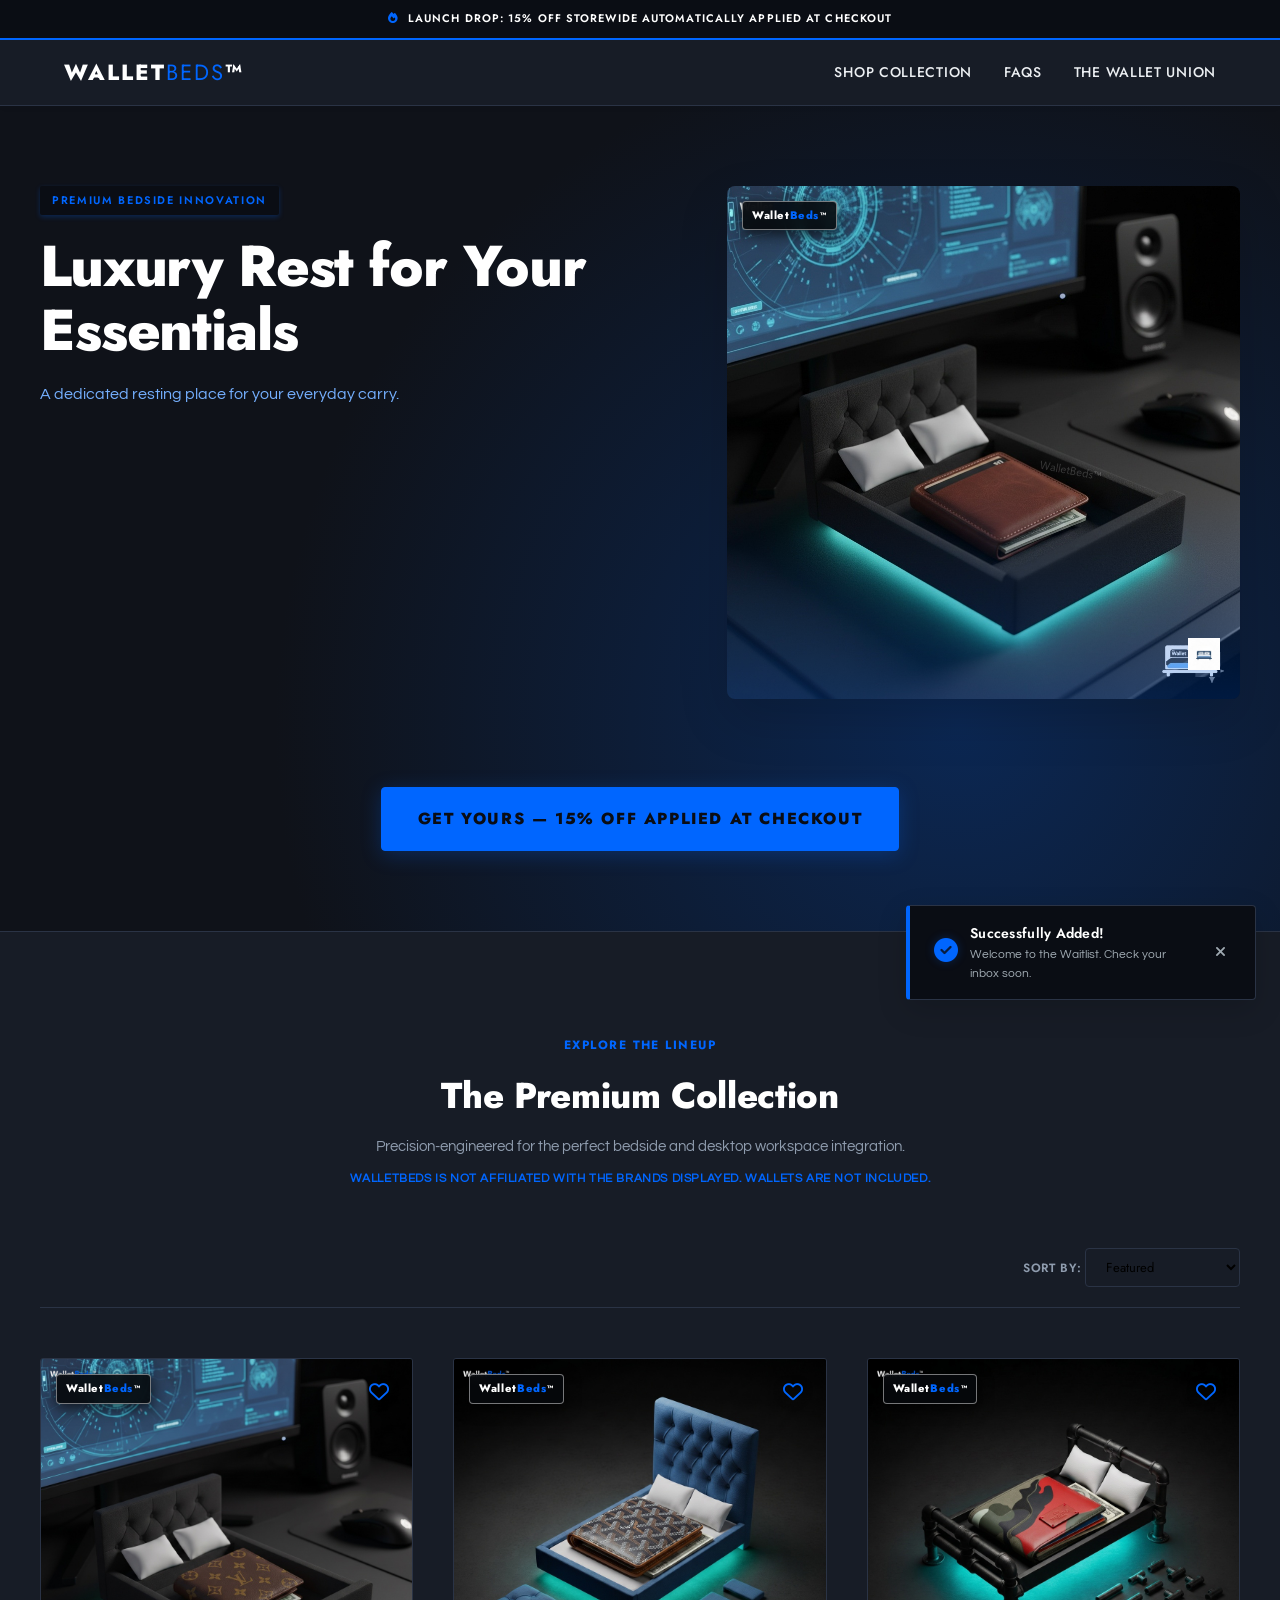
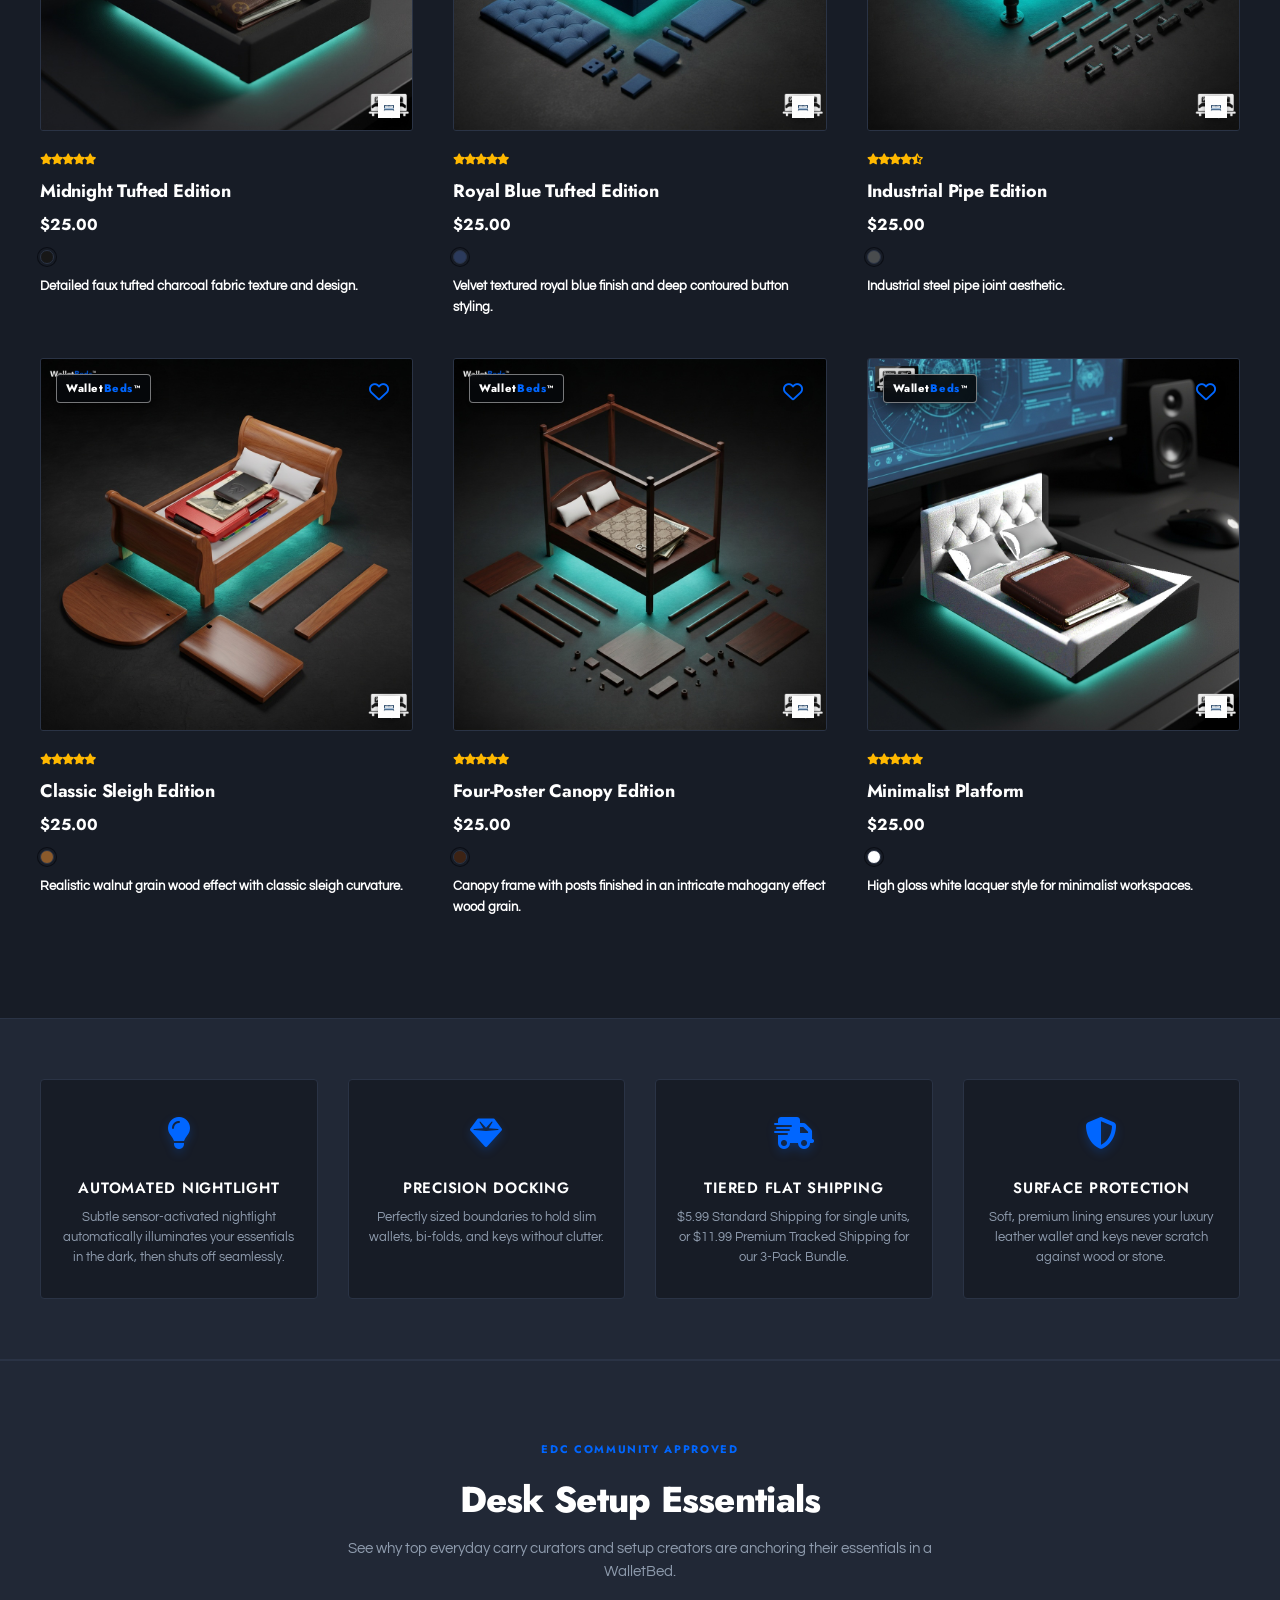
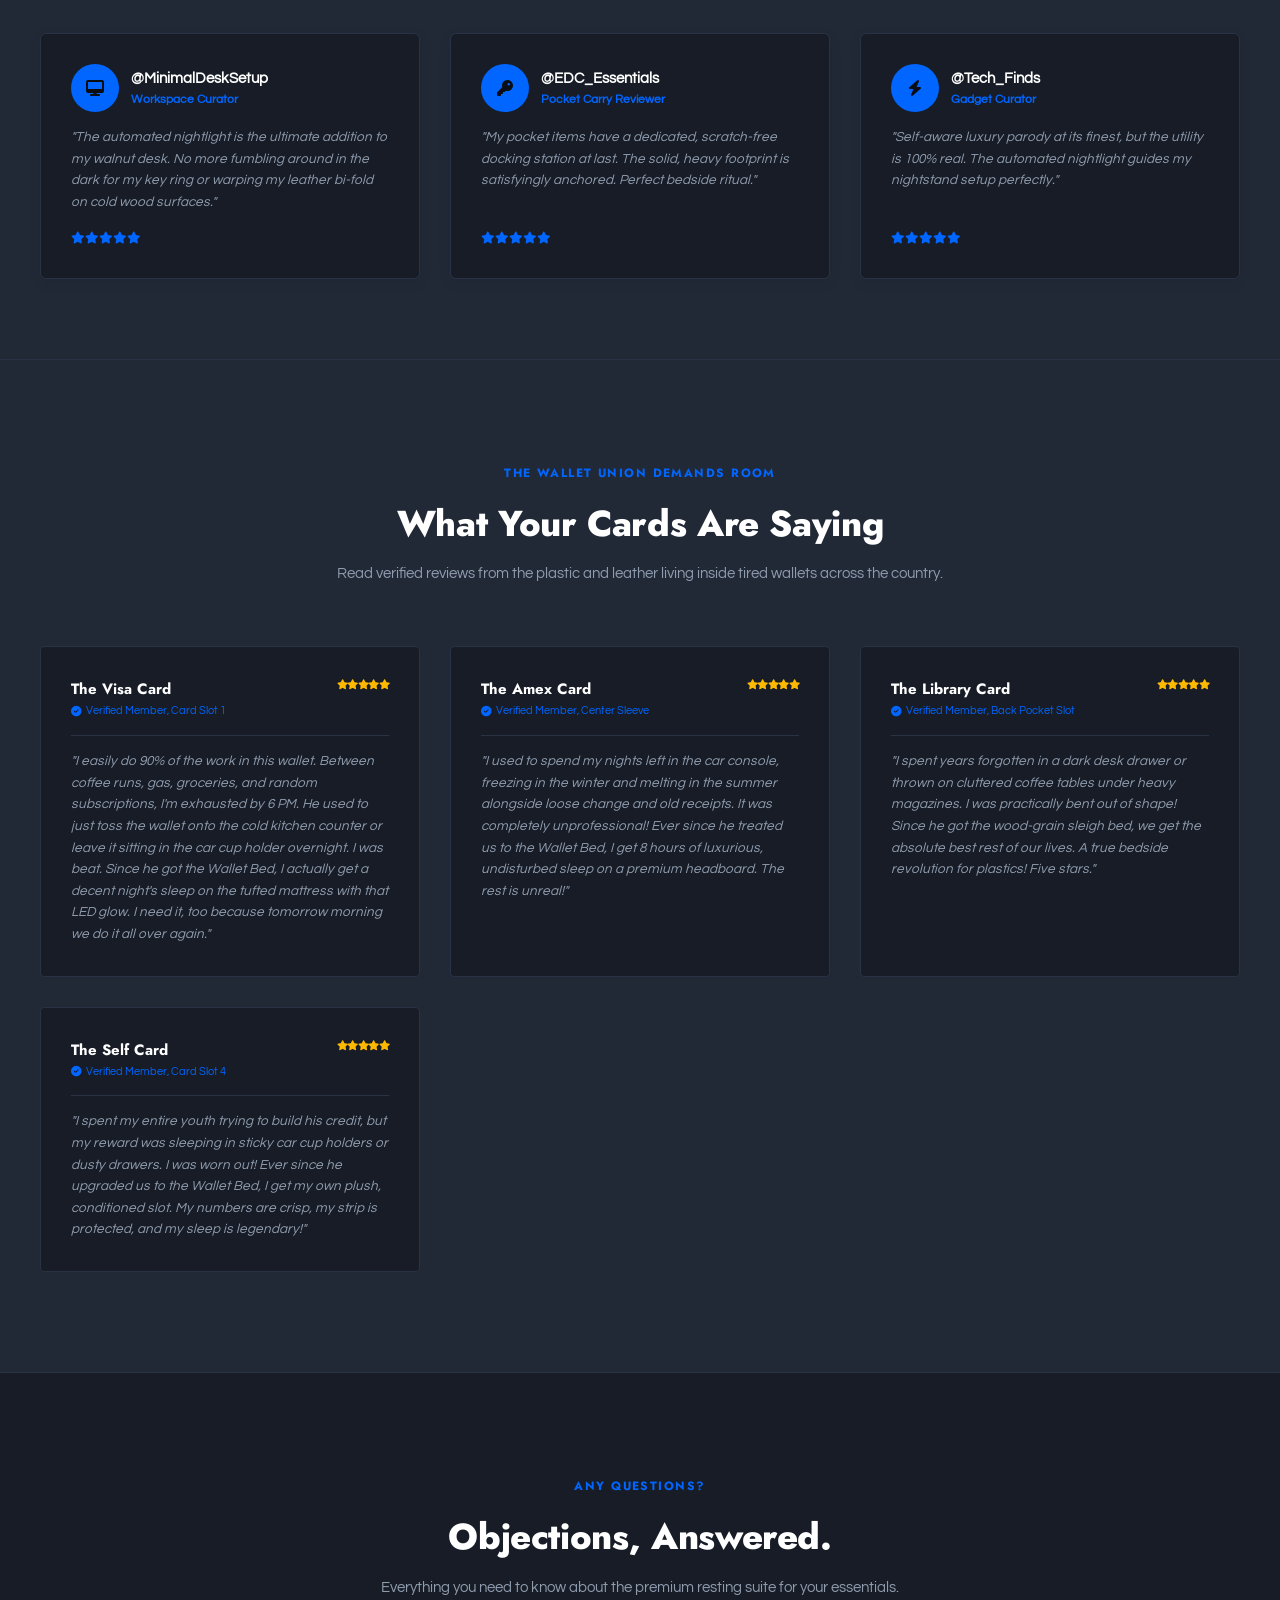
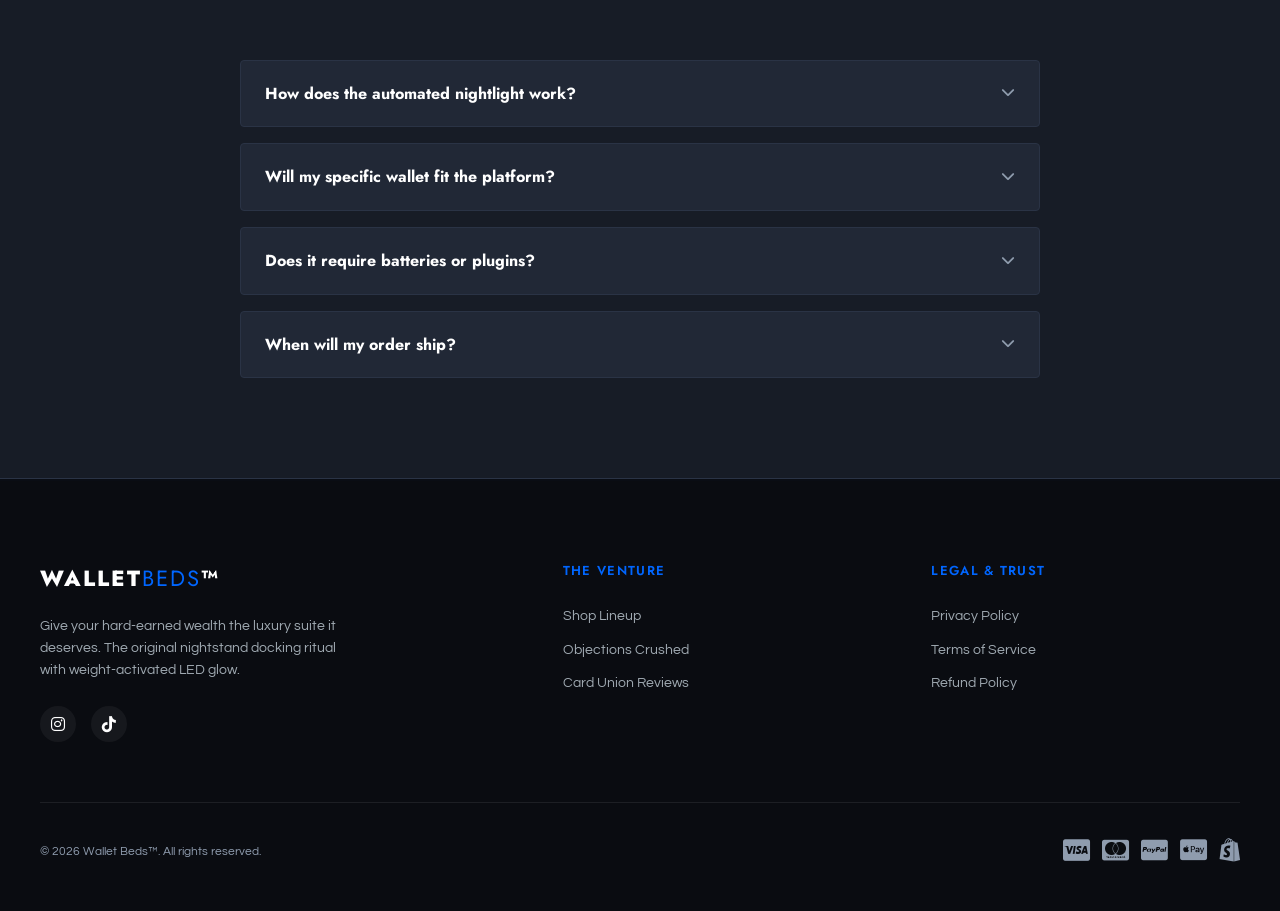
==== commit 1bfe995d: "Storefront Layout Corrections Walkthrough" ====
--- a/walletbeds/index.html
+++ b/walletbeds/index.html
@@ -49,20 +49,23 @@
                 <!-- Block 1: Title & Subtitle -->
                 <div class="hero-text-content">
                     <span class="hero-tag">Premium Bedside Innovation</span>
-                    <h1>Your Daily Essentials<br class="mobile-br"> Deserve a Better Place to Rest.</h1>
+                    <h1>Luxury Rest for Your Essentials</h1>
                     <p class="subtitle">
-                        Stop letting your wallet and keys end up on bare nightstands, left in the car, or buried in a workout bag. Give them a dedicated, premium home equipped with an automated nightlight.
+                        A dedicated resting place for your everyday carry.
                     </p>
                 </div>
                 
                 <!-- Block 2: Hero Visual (Bed Image) -->
                 <div class="hero-visual">
-                    <div class="hero-image-wrapper">
+                    <div class="hero-image-wrapper" style="position: relative; display: inline-block;">
                         <div class="card-brand-badge">
                             <span class="brand-wallet">Wallet</span><span class="brand-beds">Beds</span><span class="brand-tm">™</span>
                         </div>
                         <img src="images/upholstered_black.jpg" alt="Midnight Tufted Edition Wallet Bed" class="hero-main-img">
                         <div class="hero-glow-overlay"></div>
+                        <div class="hero-watermark-overlay">
+                            <img src="images/The_Wallet_Bed_Official_Logo_2.png" alt="Wallet Beds™ Official Logo" class="watermark-asset">
+                        </div>
                     </div>
                 </div>
                 
@@ -111,6 +114,9 @@
                             </button>
                             <img src="images/brand_lv.jpg" alt="Midnight Tufted Edition Wallet Bed" class="product-img product-img-primary">
                             <img src="images/brand_lv.jpg" alt="Midnight Tufted Edition Wallet Bed" class="product-img product-img-secondary">
+                            <div class="walletbeds-lower-third-overlay">
+                                <img src="images/The_Wallet_Bed_Official_Logo_2.png" alt="Wallet Beds™ Official Logo">
+                            </div>
                         </div>
                         <div class="card-info">
                             <div class="review-stars">
@@ -139,6 +145,9 @@
                             </button>
                             <img src="images/brand_goyard.jpg" alt="Royal Blue Tufted Edition Wallet Bed" class="product-img product-img-primary">
                             <img src="images/brand_goyard.jpg" alt="Royal Blue Tufted Edition Wallet Bed" class="product-img product-img-secondary">
+                            <div class="walletbeds-lower-third-overlay">
+                                <img src="images/The_Wallet_Bed_Official_Logo_2.png" alt="Wallet Beds™ Official Logo">
+                            </div>
                         </div>
                         <div class="card-info">
                             <div class="review-stars">
@@ -167,6 +176,9 @@
                             </button>
                             <img src="images/brand_valentino.jpg" alt="Industrial Pipe Edition Wallet Bed" class="product-img product-img-primary">
                             <img src="images/brand_valentino.jpg" alt="Industrial Pipe Edition Wallet Bed" class="product-img product-img-secondary">
+                            <div class="walletbeds-lower-third-overlay">
+                                <img src="images/The_Wallet_Bed_Official_Logo_2.png" alt="Wallet Beds™ Official Logo">
+                            </div>
                         </div>
                         <div class="card-info">
                             <div class="review-stars">
@@ -195,6 +207,9 @@
                             </button>
                             <img src="images/brand_swiss.jpg" alt="Classic Sleigh Edition Wallet Bed" class="product-img product-img-primary">
                             <img src="images/brand_swiss.jpg" alt="Classic Sleigh Edition Wallet Bed" class="product-img product-img-secondary">
+                            <div class="walletbeds-lower-third-overlay">
+                                <img src="images/The_Wallet_Bed_Official_Logo_2.png" alt="Wallet Beds™ Official Logo">
+                            </div>
                         </div>
                         <div class="card-info">
                             <div class="review-stars">
@@ -223,6 +238,9 @@
                             </button>
                             <img src="images/brand_gucci.jpg" alt="Four-Poster Canopy Edition Wallet Bed" class="product-img product-img-primary">
                             <img src="images/brand_gucci.jpg" alt="Four-Poster Canopy Edition Wallet Bed" class="product-img product-img-secondary">
+                            <div class="walletbeds-lower-third-overlay">
+                                <img src="images/The_Wallet_Bed_Official_Logo_2.png" alt="Wallet Beds™ Official Logo">
+                            </div>
                         </div>
                         <div class="card-info">
                             <div class="review-stars">
@@ -241,8 +259,8 @@
                     </div>
 
                     <!-- 6. Minimalist Platform (White Bed) -->
-                    <div class="product-card" data-category="wood">
-                        <div class="card-media">
+                    <div class="product-card minimalist-platform-card" data-category="wood">
+                        <div class="card-media clean-lacquer-context">
                         <div class="card-brand-badge">
                             <span class="brand-wallet">Wallet</span><span class="brand-beds">Beds</span><span class="brand-tm">™</span>
                         </div>
@@ -251,6 +269,9 @@
                             </button>
                             <img src="images/brand_white.jpg" alt="Minimalist Platform Wallet Bed" class="product-img product-img-primary">
                             <img src="images/brand_white.jpg" alt="Minimalist Platform Wallet Bed" class="product-img product-img-secondary">
+                            <div class="walletbeds-lower-third-overlay">
+                                <img src="images/The_Wallet_Bed_Official_Logo_2.png" alt="Wallet Beds™ Official Logo">
+                            </div>
                         </div>
                         <div class="card-info">
                             <div class="review-stars">
--- a/walletbeds/style.css
+++ b/walletbeds/style.css
@@ -2149,3 +2149,101 @@
 }
 
 
+
+
+/* ==========================================================================
+   🎯 Floating Product Image Watermark
+   ========================================================================== */
+.product-watermark {
+    position: absolute;
+    bottom: 12px;
+    right: 12px;
+    z-index: 5;
+    width: 48px;
+    height: 48px;
+    opacity: 0.75;
+    pointer-events: none; /* Allows user interactions/hover to pass through to images */
+    transition: opacity 0.3s ease, transform 0.3s ease;
+}
+
+/* Micro-interaction: enhance visibility and scale slightly when card/image is hovered */
+.product-card:hover .product-watermark,
+.hero-image-wrapper:hover .product-watermark {
+    opacity: 0.95;
+    transform: scale(1.06);
+}
+
+/* ==========================================
+   POSITIONING CONTEXTS & LAYOUT INTEGRITY
+   ========================================== */
+
+/* Forces product image wrapper blocks to act as absolute anchors */
+.image-container,
+.card-media {
+  position: relative;
+  display: block;
+  overflow: hidden;
+  width: 100%;
+}
+
+.product-image,
+.product-img {
+  display: block;
+  width: 100%;
+  height: auto;
+  object-fit: cover;
+}
+
+/* ==========================================
+   LOWER-RIGHT THIRD WATERMARK STYLEENGINE
+   ========================================== */
+.walletbeds-lower-third-overlay {
+  position: absolute;
+  bottom: 12px;
+  right: 12px;
+  z-index: 5;
+  pointer-events: none; /* Ensures UI click-through directly to checkout targets */
+  display: flex;
+  align-items: center;
+  justify-content: center;
+  transition: opacity 0.2s ease-in-out;
+}
+
+.walletbeds-lower-third-overlay img {
+  height: 22px; /* Standardized sizing metric across featured collection grids */
+  width: auto;
+  display: block;
+  filter: drop-shadow(0px 2px 4px rgba(0, 0, 0, 0.4)); /* Maximizes contrast visibility */
+}
+
+/* ==========================================
+   HERO WATERMARK FIX (EXPLICIT POSITIONING)
+   ========================================== */
+.hero-watermark-overlay {
+  position: absolute;
+  bottom: 20px;
+  right: 20px;
+  z-index: 20; /* Elevates above layout base artifacts to properly block underlying nodes */
+  pointer-events: none;
+}
+
+.hero-watermark-overlay .watermark-asset {
+  height: 32px; /* Scaled cleanly for the larger hero viewport scale */
+  width: auto;
+}
+
+/* ==========================================
+   MINIMALIST PLATFORM SPECIFIC OVERLAY STRIP
+   ========================================== */
+/* Disables inherited global faux textures/dark filters causing the visual distortion */
+.clean-lacquer-context::before,
+.clean-lacquer-context::after {
+  display: none !important;
+  background: none !important;
+  mix-blend-mode: normal !important;
+}
+
+.minimalist-platform-card .product-image,
+.minimalist-platform-card .product-img {
+  background-color: #ffffff; /* Guarantees high-gloss visual clarity background fallback */
+}
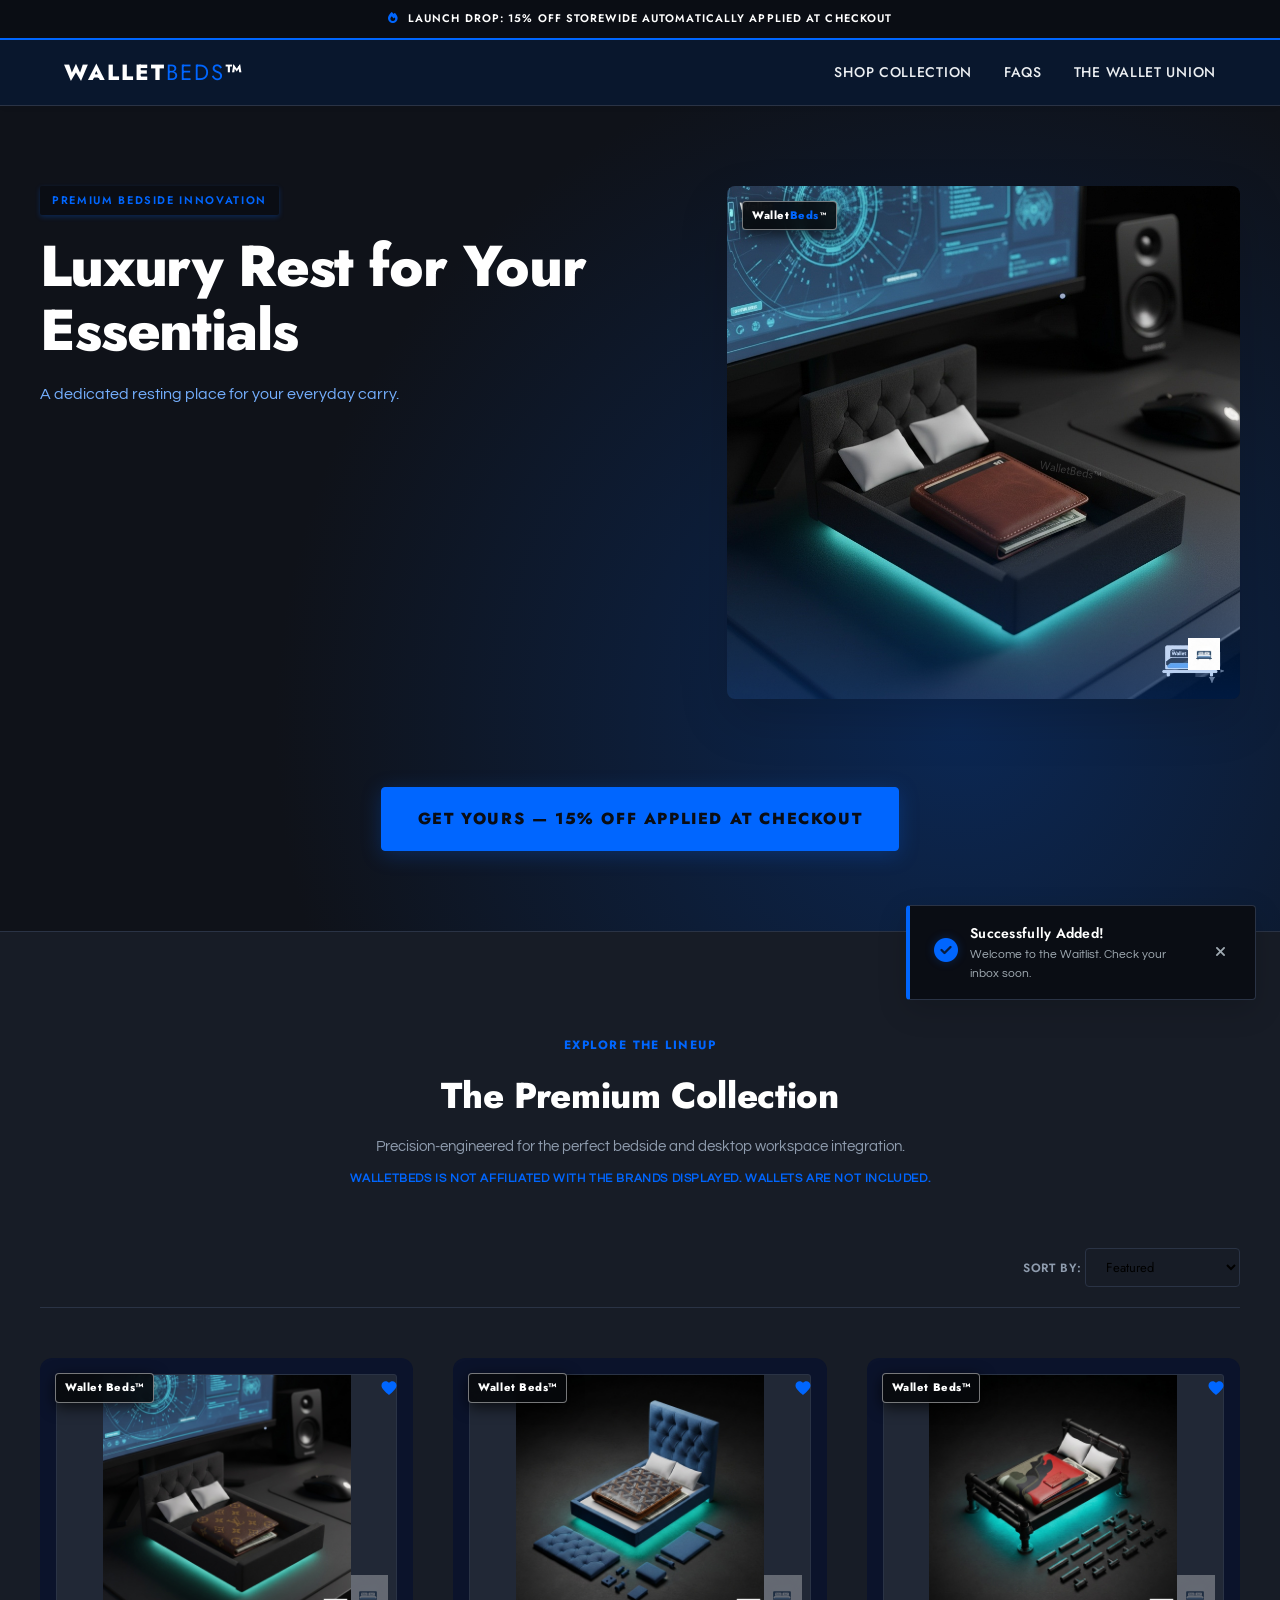
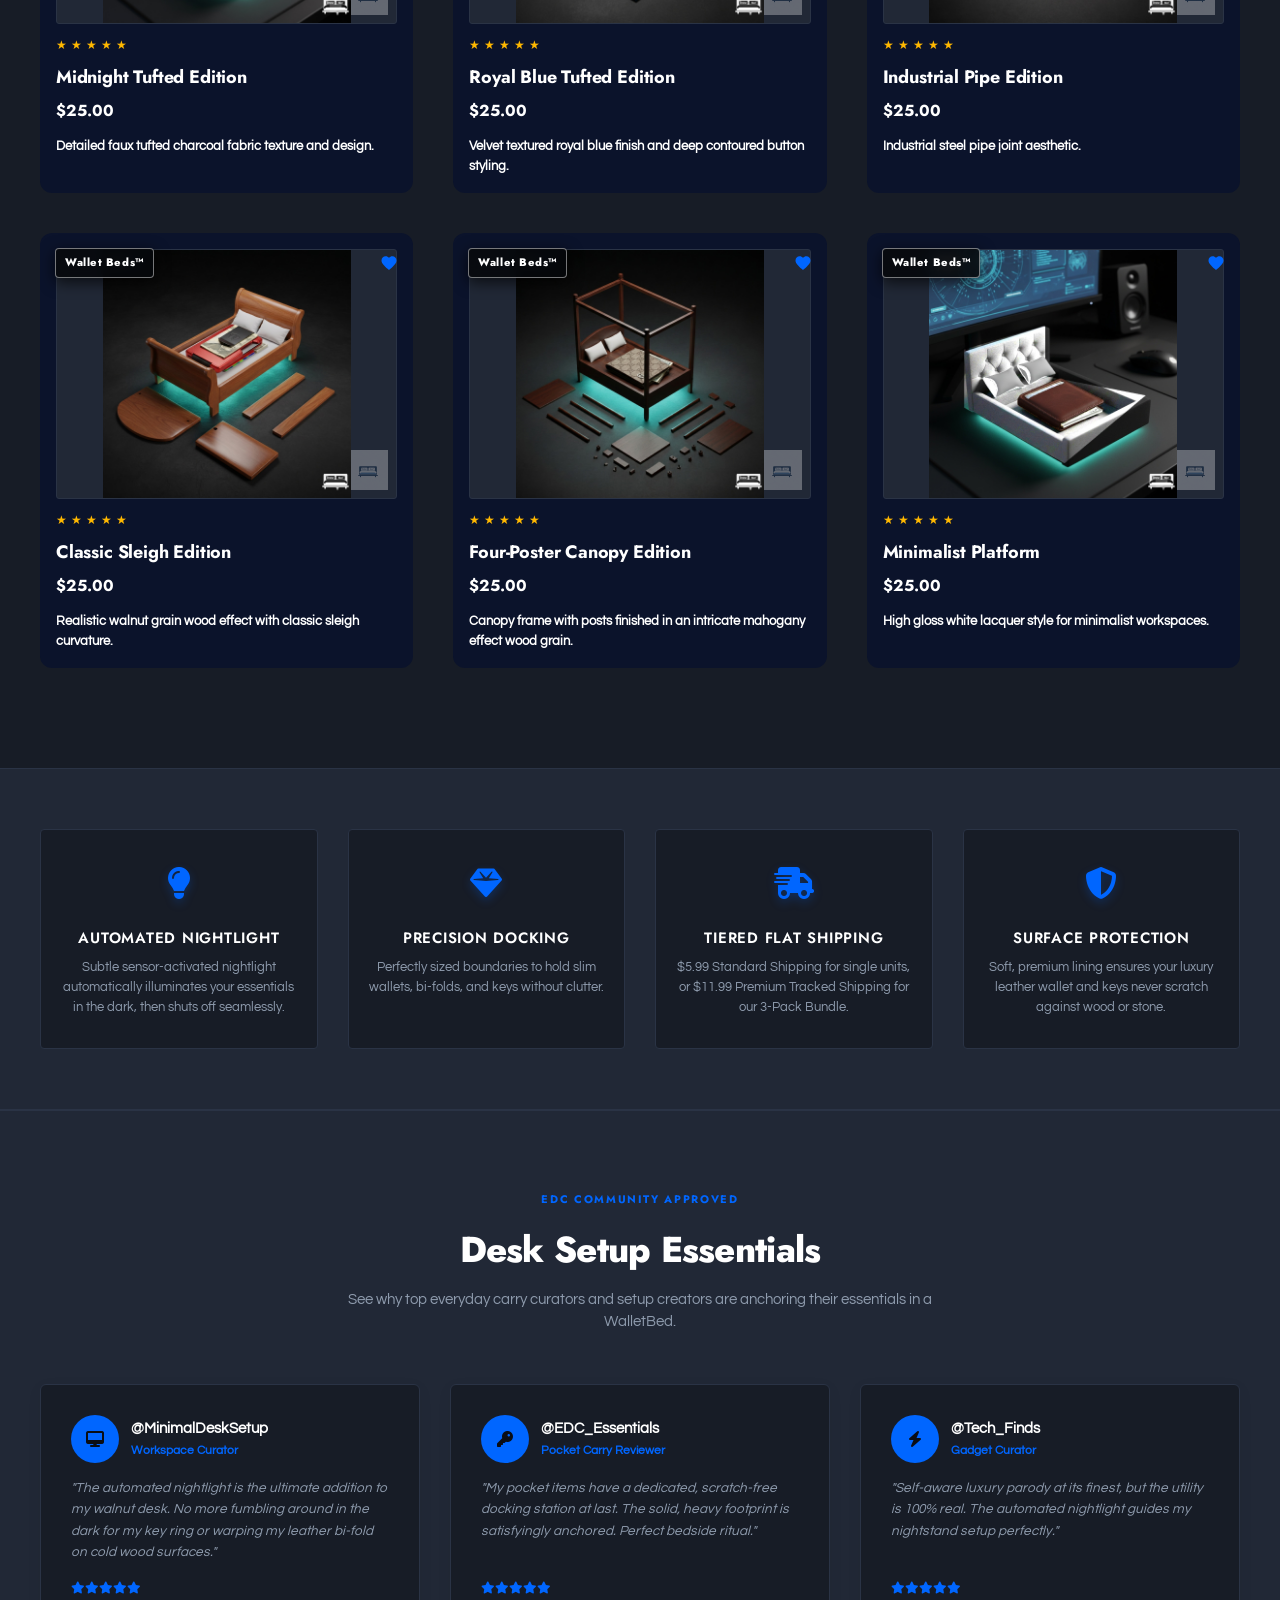
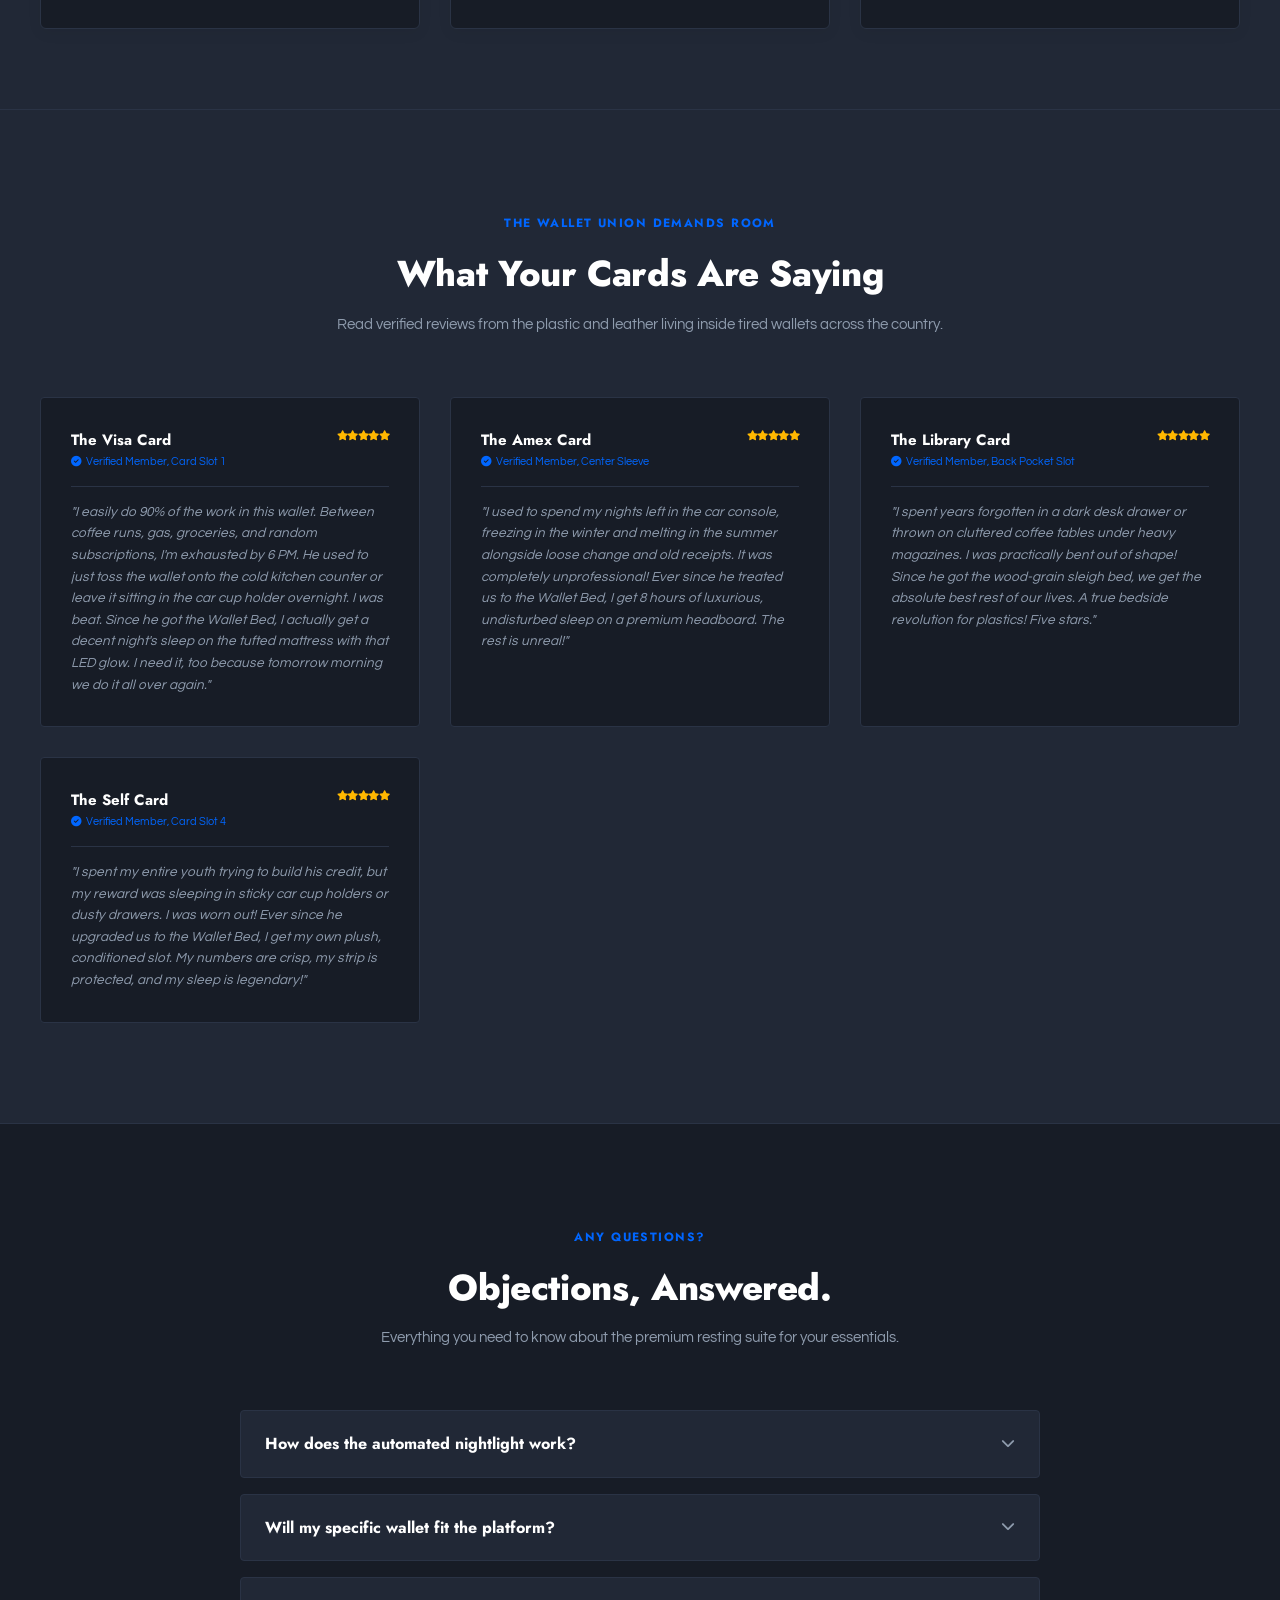
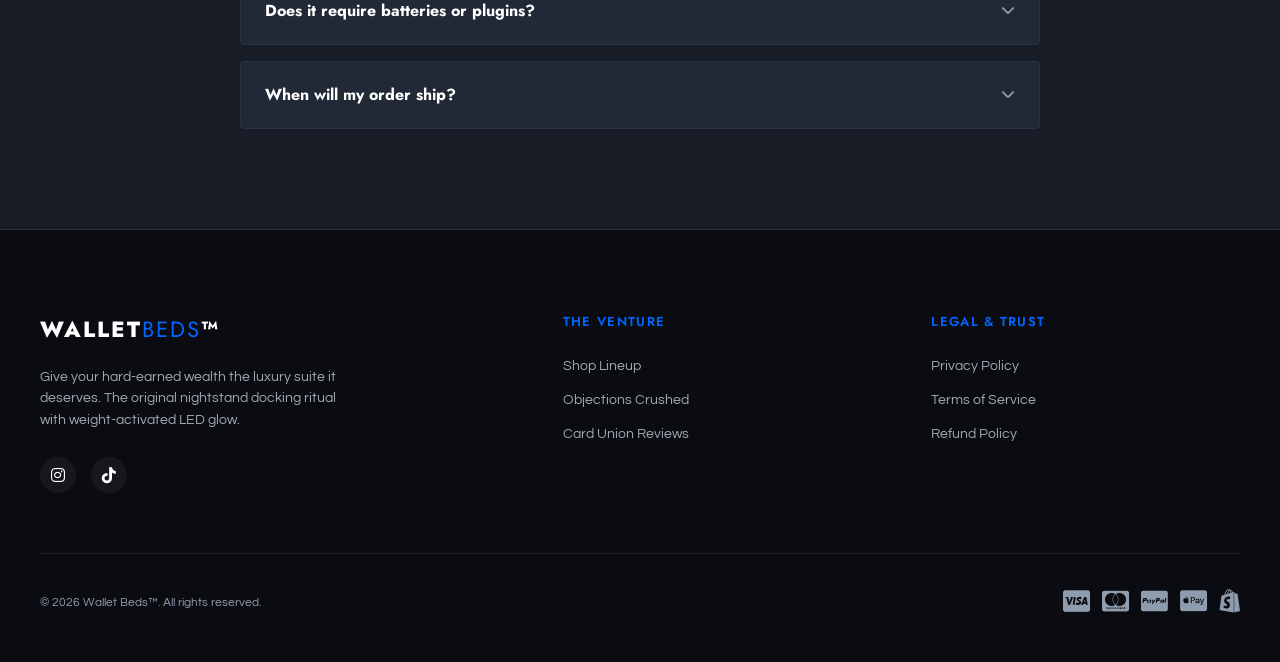
==== commit f9026c09: "Add files via upload" ====
--- a/walletbeds/index.html
+++ b/walletbeds/index.html
@@ -105,187 +105,157 @@
                     
                     <!-- 1. Midnight Tufted Edition -->
                     <div class="product-card" data-category="fabric">
-                        <div class="card-media">
-                        <div class="card-brand-badge">
-                            <span class="brand-wallet">Wallet</span><span class="brand-beds">Beds</span><span class="brand-tm">™</span>
-                        </div>
-                            <button class="wishlist-btn" aria-label="Add to wishlist">
-                                <i class="fa-regular fa-heart"></i>
-                            </button>
-                            <img src="images/brand_lv.jpg" alt="Midnight Tufted Edition Wallet Bed" class="product-img product-img-primary">
-                            <img src="images/brand_lv.jpg" alt="Midnight Tufted Edition Wallet Bed" class="product-img product-img-secondary">
-                            <div class="walletbeds-lower-third-overlay">
-                                <img src="images/The_Wallet_Bed_Official_Logo_2.png" alt="Wallet Beds™ Official Logo">
-                            </div>
-                        </div>
-                        <div class="card-info">
-                            <div class="review-stars">
-                                <span class="stars-gold"><i class="fa-solid fa-star"></i><i class="fa-solid fa-star"></i><i class="fa-solid fa-star"></i><i class="fa-solid fa-star"></i><i class="fa-solid fa-star"></i></span>
+                        <div class="card-header">
+                            <span class="brand-badge">Wallet Beds™</span>
+                            <button class="wishlist-btn" aria-label="Add to Wishlist">
+                                <svg class="icon" viewBox="0 0 24 24" width="18" height="18"><path fill="currentColor" d="M12 21.35l-1.45-1.32C5.4 15.36 2 12.28 2 8.5 2 5.42 4.42 3 7.5 3c1.74 0 3.41.81 4.5 2.09C13.09 3.81 14.76 3 16.5 3 19.58 3 22 5.42 22 8.5c0 3.78-3.4 6.86-8.55 11.54L12 21.35z"/></svg>
+                            </button>
+                        </div>
+                        <div class="product-image-container">
+                            <img src="images/brand_lv.jpg" alt="Midnight Tufted Edition Wallet Bed" class="primary-product-image">
+                            <img src="images/The_Wallet_Bed_Official_Logo_2.png" alt="Wallet Beds™ Official Logo" class="watermark-logo">
+                        </div>
+                        <div class="product-info">
+                            <div class="star-rating" aria-label="5 out of 5 stars">
+                                <span class="star filled">★</span>
+                                <span class="star filled">★</span>
+                                <span class="star filled">★</span>
+                                <span class="star filled">★</span>
+                                <span class="star filled">★</span>
                             </div>
                             <h3>Midnight Tufted Edition</h3>
-                            <div class="card-pricing">
-                                <span class="current-price">$25.00</span>
-                            </div>
-                            <!-- Swatches -->
-                            <div class="card-swatches">
-                                <span class="swatch sw-black active" title="Midnight Black"></span>
-                            </div>
-                            <p class="card-description">Detailed faux tufted charcoal fabric texture and design.</p>
+                            <p class="price">$25.00</p>
+                            <p class="description">Detailed faux tufted charcoal fabric texture and design.</p>
                         </div>
                     </div>
 
                     <!-- 2. Royal Blue Tufted Edition -->
                     <div class="product-card" data-category="fabric">
-                        <div class="card-media">
-                        <div class="card-brand-badge">
-                            <span class="brand-wallet">Wallet</span><span class="brand-beds">Beds</span><span class="brand-tm">™</span>
-                        </div>
-                            <button class="wishlist-btn" aria-label="Add to wishlist">
-                                <i class="fa-regular fa-heart"></i>
-                            </button>
-                            <img src="images/brand_goyard.jpg" alt="Royal Blue Tufted Edition Wallet Bed" class="product-img product-img-primary">
-                            <img src="images/brand_goyard.jpg" alt="Royal Blue Tufted Edition Wallet Bed" class="product-img product-img-secondary">
-                            <div class="walletbeds-lower-third-overlay">
-                                <img src="images/The_Wallet_Bed_Official_Logo_2.png" alt="Wallet Beds™ Official Logo">
-                            </div>
-                        </div>
-                        <div class="card-info">
-                            <div class="review-stars">
-                                <span class="stars-gold"><i class="fa-solid fa-star"></i><i class="fa-solid fa-star"></i><i class="fa-solid fa-star"></i><i class="fa-solid fa-star"></i><i class="fa-solid fa-star"></i></span>
+                        <div class="card-header">
+                            <span class="brand-badge">Wallet Beds™</span>
+                            <button class="wishlist-btn" aria-label="Add to Wishlist">
+                                <svg class="icon" viewBox="0 0 24 24" width="18" height="18"><path fill="currentColor" d="M12 21.35l-1.45-1.32C5.4 15.36 2 12.28 2 8.5 2 5.42 4.42 3 7.5 3c1.74 0 3.41.81 4.5 2.09C13.09 3.81 14.76 3 16.5 3 19.58 3 22 5.42 22 8.5c0 3.78-3.4 6.86-8.55 11.54L12 21.35z"/></svg>
+                            </button>
+                        </div>
+                        <div class="product-image-container">
+                            <img src="images/brand_goyard.jpg" alt="Royal Blue Tufted Edition Wallet Bed" class="primary-product-image">
+                            <img src="images/The_Wallet_Bed_Official_Logo_2.png" alt="Wallet Beds™ Official Logo" class="watermark-logo">
+                        </div>
+                        <div class="product-info">
+                            <div class="star-rating" aria-label="5 out of 5 stars">
+                                <span class="star filled">★</span>
+                                <span class="star filled">★</span>
+                                <span class="star filled">★</span>
+                                <span class="star filled">★</span>
+                                <span class="star filled">★</span>
                             </div>
                             <h3>Royal Blue Tufted Edition</h3>
-                            <div class="card-pricing">
-                                <span class="current-price">$25.00</span>
-                            </div>
-                            <!-- Swatches -->
-                            <div class="card-swatches">
-                                <span class="swatch sw-blue active" title="Royal Blue"></span>
-                            </div>
-                            <p class="card-description">Velvet textured royal blue finish and deep contoured button styling.</p>
+                            <p class="price">$25.00</p>
+                            <p class="description">Velvet textured royal blue finish and deep contoured button styling.</p>
                         </div>
                     </div>
 
                     <!-- 3. Industrial Pipe Edition -->
                     <div class="product-card" data-category="metal">
-                        <div class="card-media">
-                        <div class="card-brand-badge">
-                            <span class="brand-wallet">Wallet</span><span class="brand-beds">Beds</span><span class="brand-tm">™</span>
-                        </div>
-                            <button class="wishlist-btn" aria-label="Add to wishlist">
-                                <i class="fa-regular fa-heart"></i>
-                            </button>
-                            <img src="images/brand_valentino.jpg" alt="Industrial Pipe Edition Wallet Bed" class="product-img product-img-primary">
-                            <img src="images/brand_valentino.jpg" alt="Industrial Pipe Edition Wallet Bed" class="product-img product-img-secondary">
-                            <div class="walletbeds-lower-third-overlay">
-                                <img src="images/The_Wallet_Bed_Official_Logo_2.png" alt="Wallet Beds™ Official Logo">
-                            </div>
-                        </div>
-                        <div class="card-info">
-                            <div class="review-stars">
-                                <span class="stars-gold"><i class="fa-solid fa-star"></i><i class="fa-solid fa-star"></i><i class="fa-solid fa-star"></i><i class="fa-solid fa-star"></i><i class="fa-solid fa-star-half-stroke"></i></span>
+                        <div class="card-header">
+                            <span class="brand-badge">Wallet Beds™</span>
+                            <button class="wishlist-btn" aria-label="Add to Wishlist">
+                                <svg class="icon" viewBox="0 0 24 24" width="18" height="18"><path fill="currentColor" d="M12 21.35l-1.45-1.32C5.4 15.36 2 12.28 2 8.5 2 5.42 4.42 3 7.5 3c1.74 0 3.41.81 4.5 2.09C13.09 3.81 14.76 3 16.5 3 19.58 3 22 5.42 22 8.5c0 3.78-3.4 6.86-8.55 11.54L12 21.35z"/></svg>
+                            </button>
+                        </div>
+                        <div class="product-image-container">
+                            <img src="images/brand_valentino.jpg" alt="Industrial Pipe Edition Wallet Bed" class="primary-product-image">
+                            <img src="images/The_Wallet_Bed_Official_Logo_2.png" alt="Wallet Beds™ Official Logo" class="watermark-logo">
+                        </div>
+                        <div class="product-info">
+                            <div class="star-rating" aria-label="4.5 out of 5 stars">
+                                <span class="star filled">★</span>
+                                <span class="star filled">★</span>
+                                <span class="star filled">★</span>
+                                <span class="star filled">★</span>
+                                <span class="star filled">★</span>
                             </div>
                             <h3>Industrial Pipe Edition</h3>
-                            <div class="card-pricing">
-                                <span class="current-price">$25.00</span>
-                            </div>
-                            <!-- Swatches -->
-                            <div class="card-swatches">
-                                <span class="swatch sw-steel active" title="Matte Black Steel"></span>
-                            </div>
-                            <p class="card-description">Industrial steel pipe joint aesthetic.</p>
+                            <p class="price">$25.00</p>
+                            <p class="description">Industrial steel pipe joint aesthetic.</p>
                         </div>
                     </div>
 
                     <!-- 4. Classic Sleigh Edition -->
                     <div class="product-card" data-category="wood">
-                        <div class="card-media">
-                        <div class="card-brand-badge">
-                            <span class="brand-wallet">Wallet</span><span class="brand-beds">Beds</span><span class="brand-tm">™</span>
-                        </div>
-                            <button class="wishlist-btn" aria-label="Add to wishlist">
-                                <i class="fa-regular fa-heart"></i>
-                            </button>
-                            <img src="images/brand_swiss.jpg" alt="Classic Sleigh Edition Wallet Bed" class="product-img product-img-primary">
-                            <img src="images/brand_swiss.jpg" alt="Classic Sleigh Edition Wallet Bed" class="product-img product-img-secondary">
-                            <div class="walletbeds-lower-third-overlay">
-                                <img src="images/The_Wallet_Bed_Official_Logo_2.png" alt="Wallet Beds™ Official Logo">
-                            </div>
-                        </div>
-                        <div class="card-info">
-                            <div class="review-stars">
-                                <span class="stars-gold"><i class="fa-solid fa-star"></i><i class="fa-solid fa-star"></i><i class="fa-solid fa-star"></i><i class="fa-solid fa-star"></i><i class="fa-solid fa-star"></i></span>
+                        <div class="card-header">
+                            <span class="brand-badge">Wallet Beds™</span>
+                            <button class="wishlist-btn" aria-label="Add to Wishlist">
+                                <svg class="icon" viewBox="0 0 24 24" width="18" height="18"><path fill="currentColor" d="M12 21.35l-1.45-1.32C5.4 15.36 2 12.28 2 8.5 2 5.42 4.42 3 7.5 3c1.74 0 3.41.81 4.5 2.09C13.09 3.81 14.76 3 16.5 3 19.58 3 22 5.42 22 8.5c0 3.78-3.4 6.86-8.55 11.54L12 21.35z"/></svg>
+                            </button>
+                        </div>
+                        <div class="product-image-container">
+                            <img src="images/brand_swiss.jpg" alt="Classic Sleigh Edition Wallet Bed" class="primary-product-image">
+                            <img src="images/The_Wallet_Bed_Official_Logo_2.png" alt="Wallet Beds™ Official Logo" class="watermark-logo">
+                        </div>
+                        <div class="product-info">
+                            <div class="star-rating" aria-label="5 out of 5 stars">
+                                <span class="star filled">★</span>
+                                <span class="star filled">★</span>
+                                <span class="star filled">★</span>
+                                <span class="star filled">★</span>
+                                <span class="star filled">★</span>
                             </div>
                             <h3>Classic Sleigh Edition</h3>
-                            <div class="card-pricing">
-                                <span class="current-price">$25.00</span>
-                            </div>
-                            <!-- Swatches -->
-                            <div class="card-swatches">
-                                <span class="swatch sw-walnut active" title="Walnut Grain"></span>
-                            </div>
-                            <p class="card-description">Realistic walnut grain wood effect with classic sleigh curvature.</p>
+                            <p class="price">$25.00</p>
+                            <p class="description">Realistic walnut grain wood effect with classic sleigh curvature.</p>
                         </div>
                     </div>
 
                     <!-- 5. Four-Poster Canopy Edition -->
                     <div class="product-card" data-category="wood">
-                        <div class="card-media">
-                        <div class="card-brand-badge">
-                            <span class="brand-wallet">Wallet</span><span class="brand-beds">Beds</span><span class="brand-tm">™</span>
-                        </div>
-                            <button class="wishlist-btn" aria-label="Add to wishlist">
-                                <i class="fa-regular fa-heart"></i>
-                            </button>
-                            <img src="images/brand_gucci.jpg" alt="Four-Poster Canopy Edition Wallet Bed" class="product-img product-img-primary">
-                            <img src="images/brand_gucci.jpg" alt="Four-Poster Canopy Edition Wallet Bed" class="product-img product-img-secondary">
-                            <div class="walletbeds-lower-third-overlay">
-                                <img src="images/The_Wallet_Bed_Official_Logo_2.png" alt="Wallet Beds™ Official Logo">
-                            </div>
-                        </div>
-                        <div class="card-info">
-                            <div class="review-stars">
-                                <span class="stars-gold"><i class="fa-solid fa-star"></i><i class="fa-solid fa-star"></i><i class="fa-solid fa-star"></i><i class="fa-solid fa-star"></i><i class="fa-solid fa-star"></i></span>
+                        <div class="card-header">
+                            <span class="brand-badge">Wallet Beds™</span>
+                            <button class="wishlist-btn" aria-label="Add to Wishlist">
+                                <svg class="icon" viewBox="0 0 24 24" width="18" height="18"><path fill="currentColor" d="M12 21.35l-1.45-1.32C5.4 15.36 2 12.28 2 8.5 2 5.42 4.42 3 7.5 3c1.74 0 3.41.81 4.5 2.09C13.09 3.81 14.76 3 16.5 3 19.58 3 22 5.42 22 8.5c0 3.78-3.4 6.86-8.55 11.54L12 21.35z"/></svg>
+                            </button>
+                        </div>
+                        <div class="product-image-container">
+                            <img src="images/brand_gucci.jpg" alt="Four-Poster Canopy Edition Wallet Bed" class="primary-product-image">
+                            <img src="images/The_Wallet_Bed_Official_Logo_2.png" alt="Wallet Beds™ Official Logo" class="watermark-logo">
+                        </div>
+                        <div class="product-info">
+                            <div class="star-rating" aria-label="5 out of 5 stars">
+                                <span class="star filled">★</span>
+                                <span class="star filled">★</span>
+                                <span class="star filled">★</span>
+                                <span class="star filled">★</span>
+                                <span class="star filled">★</span>
                             </div>
                             <h3>Four-Poster Canopy Edition</h3>
-                            <div class="card-pricing">
-                                <span class="current-price">$25.00</span>
-                            </div>
-                            <!-- Swatches -->
-                            <div class="card-swatches">
-                                <span class="swatch sw-espresso active" title="Dark Espresso"></span>
-                            </div>
-                            <p class="card-description">Canopy frame with posts finished in an intricate mahogany effect wood grain.</p>
+                            <p class="price">$25.00</p>
+                            <p class="description">Canopy frame with posts finished in an intricate mahogany effect wood grain.</p>
                         </div>
                     </div>
 
                     <!-- 6. Minimalist Platform (White Bed) -->
                     <div class="product-card minimalist-platform-card" data-category="wood">
-                        <div class="card-media clean-lacquer-context">
-                        <div class="card-brand-badge">
-                            <span class="brand-wallet">Wallet</span><span class="brand-beds">Beds</span><span class="brand-tm">™</span>
-                        </div>
-                            <button class="wishlist-btn" aria-label="Add to wishlist">
-                                <i class="fa-regular fa-heart"></i>
-                            </button>
-                            <img src="images/brand_white.jpg" alt="Minimalist Platform Wallet Bed" class="product-img product-img-primary">
-                            <img src="images/brand_white.jpg" alt="Minimalist Platform Wallet Bed" class="product-img product-img-secondary">
-                            <div class="walletbeds-lower-third-overlay">
-                                <img src="images/The_Wallet_Bed_Official_Logo_2.png" alt="Wallet Beds™ Official Logo">
-                            </div>
-                        </div>
-                        <div class="card-info">
-                            <div class="review-stars">
-                                <span class="stars-gold"><i class="fa-solid fa-star"></i><i class="fa-solid fa-star"></i><i class="fa-solid fa-star"></i><i class="fa-solid fa-star"></i><i class="fa-solid fa-star"></i></span>
+                        <div class="card-header">
+                            <span class="brand-badge">Wallet Beds™</span>
+                            <button class="wishlist-btn" aria-label="Add to Wishlist">
+                                <svg class="icon" viewBox="0 0 24 24" width="18" height="18"><path fill="currentColor" d="M12 21.35l-1.45-1.32C5.4 15.36 2 12.28 2 8.5 2 5.42 4.42 3 7.5 3c1.74 0 3.41.81 4.5 2.09C13.09 3.81 14.76 3 16.5 3 19.58 3 22 5.42 22 8.5c0 3.78-3.4 6.86-8.55 11.54L12 21.35z"/></svg>
+                            </button>
+                        </div>
+                        <div class="product-image-container clean-lacquer-context">
+                            <img src="images/brand_white.jpg" alt="Minimalist Platform Wallet Bed" class="primary-product-image">
+                            <img src="images/The_Wallet_Bed_Official_Logo_2.png" alt="Wallet Beds™ Official Logo" class="watermark-logo">
+                        </div>
+                        <div class="product-info">
+                            <div class="star-rating" aria-label="5 out of 5 stars">
+                                <span class="star filled">★</span>
+                                <span class="star filled">★</span>
+                                <span class="star filled">★</span>
+                                <span class="star filled">★</span>
+                                <span class="star filled">★</span>
                             </div>
                             <h3>Minimalist Platform</h3>
-                            <div class="card-pricing">
-                                <span class="current-price">$25.00</span>
-                            </div>
-                            <!-- Swatches -->
-                            <div class="card-swatches">
-                                <span class="swatch sw-white active" title="Minimalist White"></span>
-                            </div>
-                            <p class="card-description">High gloss white lacquer style for minimalist workspaces.</p>
+                            <p class="price">$25.00</p>
+                            <p class="description">High gloss white lacquer style for minimalist workspaces.</p>
                         </div>
                     </div>
 
--- a/walletbeds/style.css
+++ b/walletbeds/style.css
@@ -2187,11 +2187,29 @@
 }
 
 .product-image,
-.product-img {
+.product-img:not(.product-img-secondary) {
   display: block;
   width: 100%;
   height: auto;
   object-fit: cover;
+}
+
+/* Explicitly enforce absolute positioning and opacity constraints for secondary images */
+.product-img-secondary {
+  position: absolute !important;
+  top: 0 !important;
+  left: 0 !important;
+  width: 100% !important;
+  height: 100% !important;
+  opacity: 0 !important;
+  pointer-events: none !important;
+  transition: opacity 0.4s ease-in-out, transform 0.6s cubic-bezier(0.25, 0.8, 0.25, 1) !important;
+}
+
+.product-card:hover .product-img-secondary {
+  opacity: 1 !important;
+  transform: scale(1.04) !important;
+  pointer-events: auto !important;
 }
 
 /* ==========================================
@@ -2247,3 +2265,155 @@
 .minimalist-platform-card .product-img {
   background-color: #ffffff; /* Guarantees high-gloss visual clarity background fallback */
 }
+
+/* ==========================================================================
+   🛍️ RE-ARCHITECTED PRODUCT CARD STYLE SYSTEM
+   ========================================================================== */
+.card-header {
+  position: absolute;
+  top: 15px;
+  left: 15px;
+  right: 15px;
+  display: flex;
+  justify-content: space-between;
+  align-items: center;
+  z-index: 10;
+  pointer-events: none;
+}
+
+.card-header .wishlist-btn {
+  pointer-events: auto; /* Enables clicking the wishlist heart */
+  position: static;     /* Integrates inside flex layout */
+  width: auto;
+  height: auto;
+}
+
+.brand-badge {
+  font-family: var(--font-heading);
+  font-size: 11px;
+  font-weight: 800;
+  letter-spacing: 0.05em;
+  text-transform: none;
+  pointer-events: none;
+  background: rgba(6, 8, 12, 0.9);
+  padding: 5px 9px;
+  border-radius: 4px;
+  border: 1px solid rgba(255, 255, 255, 0.45);
+  display: flex;
+  align-items: center;
+  gap: 0.5px;
+  box-shadow: 0 4px 15px rgba(0, 0, 0, 0.7);
+  backdrop-filter: blur(6px);
+  transition: var(--transition-smooth);
+  color: var(--text-white);
+}
+
+.product-card:hover .brand-badge {
+  background: rgba(6, 8, 12, 0.95);
+  border-color: var(--brand-teal);
+  box-shadow: 0 4px 20px rgba(0, 102, 255, 0.35);
+}
+
+/* --- Product Card Layout Fixes --- */
+.product-card {
+  position: relative;
+  display: flex;
+  flex-direction: column;
+  background: #0b132b; /* Matches your deep dark theme */
+  border-radius: 12px;
+  padding: 16px;
+  overflow: hidden;
+}
+
+/* Image containment rules to separate primary image from watermark */
+.product-image-container {
+  position: relative;
+  width: 100%;
+  height: 250px;
+  display: flex;
+  justify-content: center;
+  align-items: center;
+  margin-bottom: 12px;
+  background-color: var(--bg-gray-subtle);
+  border: 1px solid var(--border-light);
+  border-radius: 3px;
+}
+
+.primary-product-image {
+  max-width: 100%;
+  max-height: 100%;
+  object-fit: contain;
+  z-index: 2; /* Keeps product image clean and on top */
+  transition: transform 0.6s cubic-bezier(0.25, 0.8, 0.25, 1);
+}
+
+.product-card:hover .primary-product-image {
+  transform: scale(1.04);
+}
+
+/* Clean up the official watermark logo placement */
+.watermark-logo {
+  position: absolute;
+  bottom: 8px;
+  right: 8px;
+  width: 40px;
+  height: auto;
+  opacity: 0.3; /* Soft blend into background instead of heavy overlap */
+  z-index: 1;
+  pointer-events: none;
+}
+
+.product-info {
+  text-align: left;
+}
+
+.star-rating {
+  display: flex;
+  align-items: center;
+  gap: 4px;
+  margin-bottom: 8px;
+  font-size: 12px;
+}
+
+.star.filled {
+  color: var(--brand-gold);
+}
+
+.product-info h3 {
+  font-family: var(--font-heading);
+  font-size: 18px;
+  font-weight: 700;
+  color: var(--text-white);
+  margin-bottom: 6px;
+  letter-spacing: -0.01em;
+}
+
+.product-info .price {
+  font-family: var(--font-heading);
+  font-size: 16px;
+  font-weight: 700;
+  color: var(--text-white);
+  margin-bottom: 12px;
+}
+
+.product-info .description {
+  font-size: 13px;
+  color: var(--text-white);
+  font-weight: 600;
+}
+
+/* --- Navigation & Sticky Layout Fix --- */
+header.pageheader,
+header.site-header {
+  position: sticky;
+  top: 0;
+  z-index: 1000;
+  background: rgba(10, 25, 47, 0.95);
+  backdrop-filter: blur(5px);
+}
+
+.announcement-bar {
+  position: relative;
+  z-index: 1001;
+  width: 100%;
+}
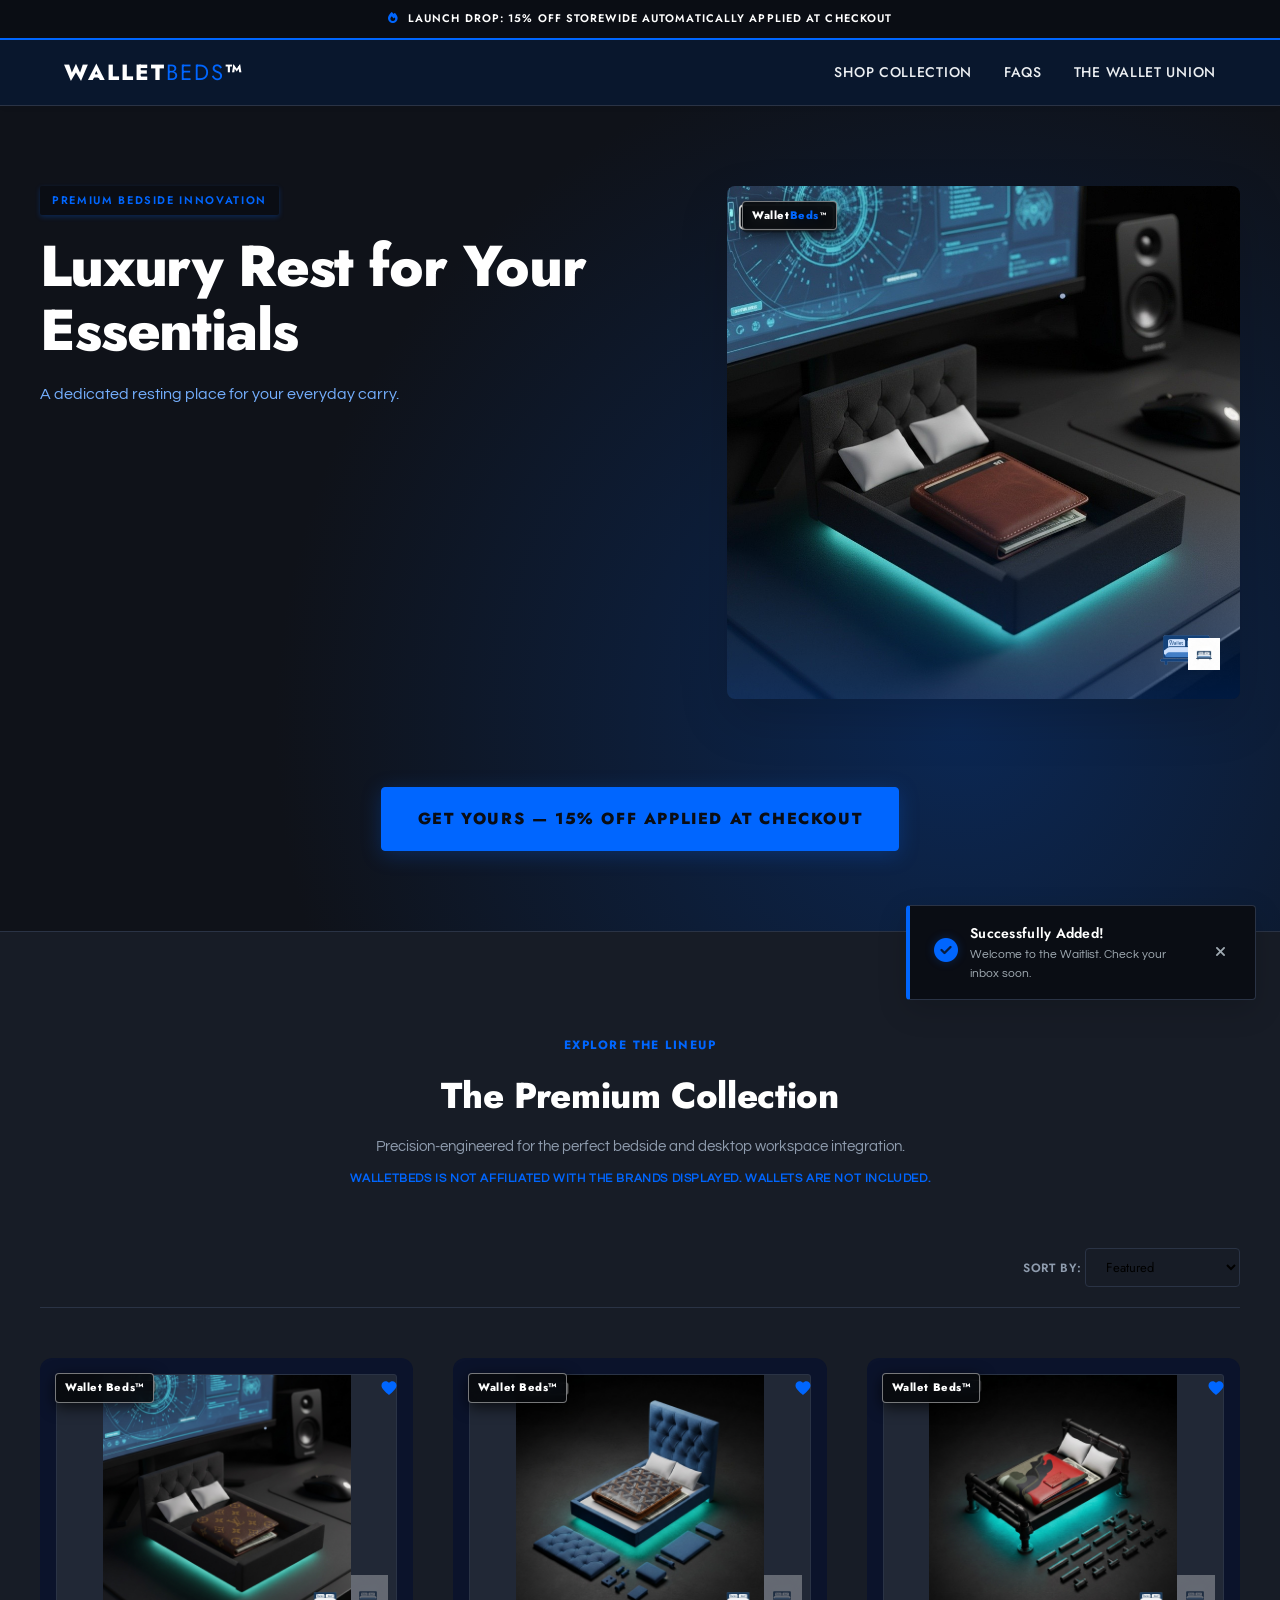
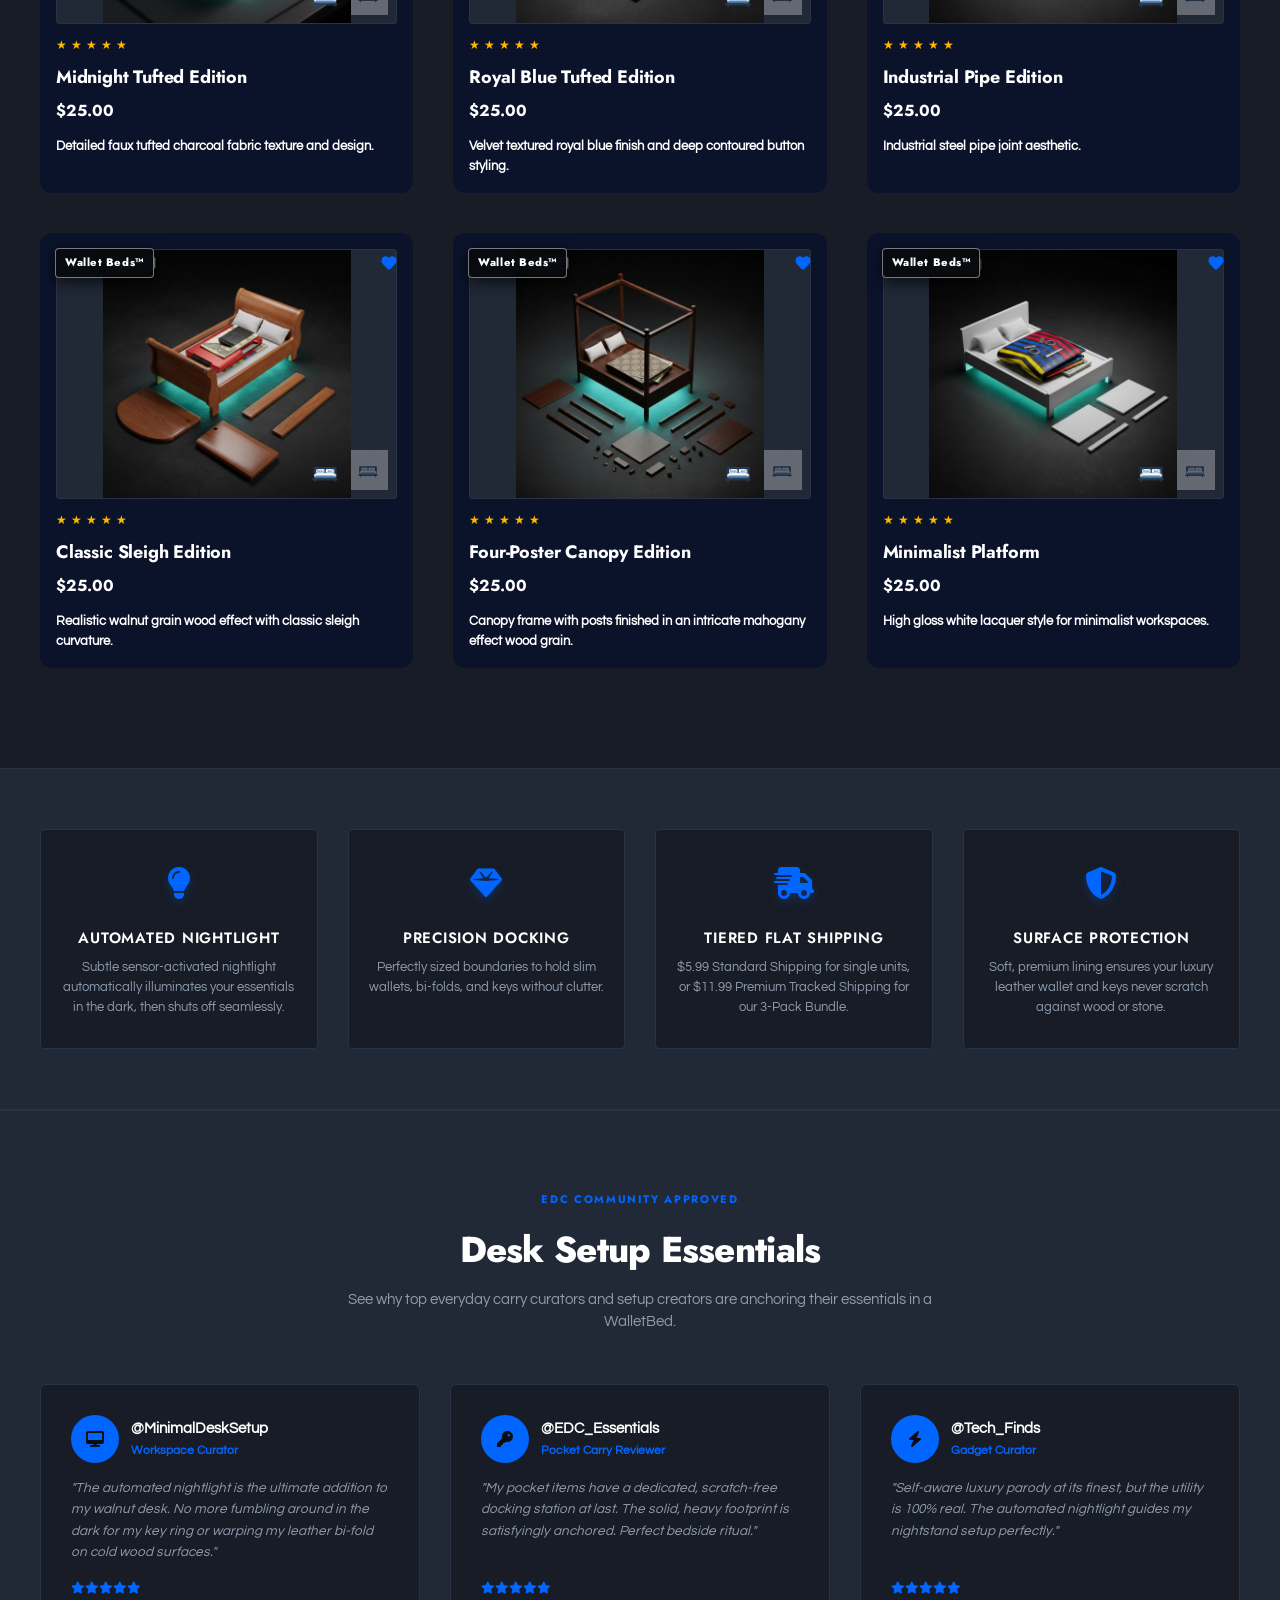
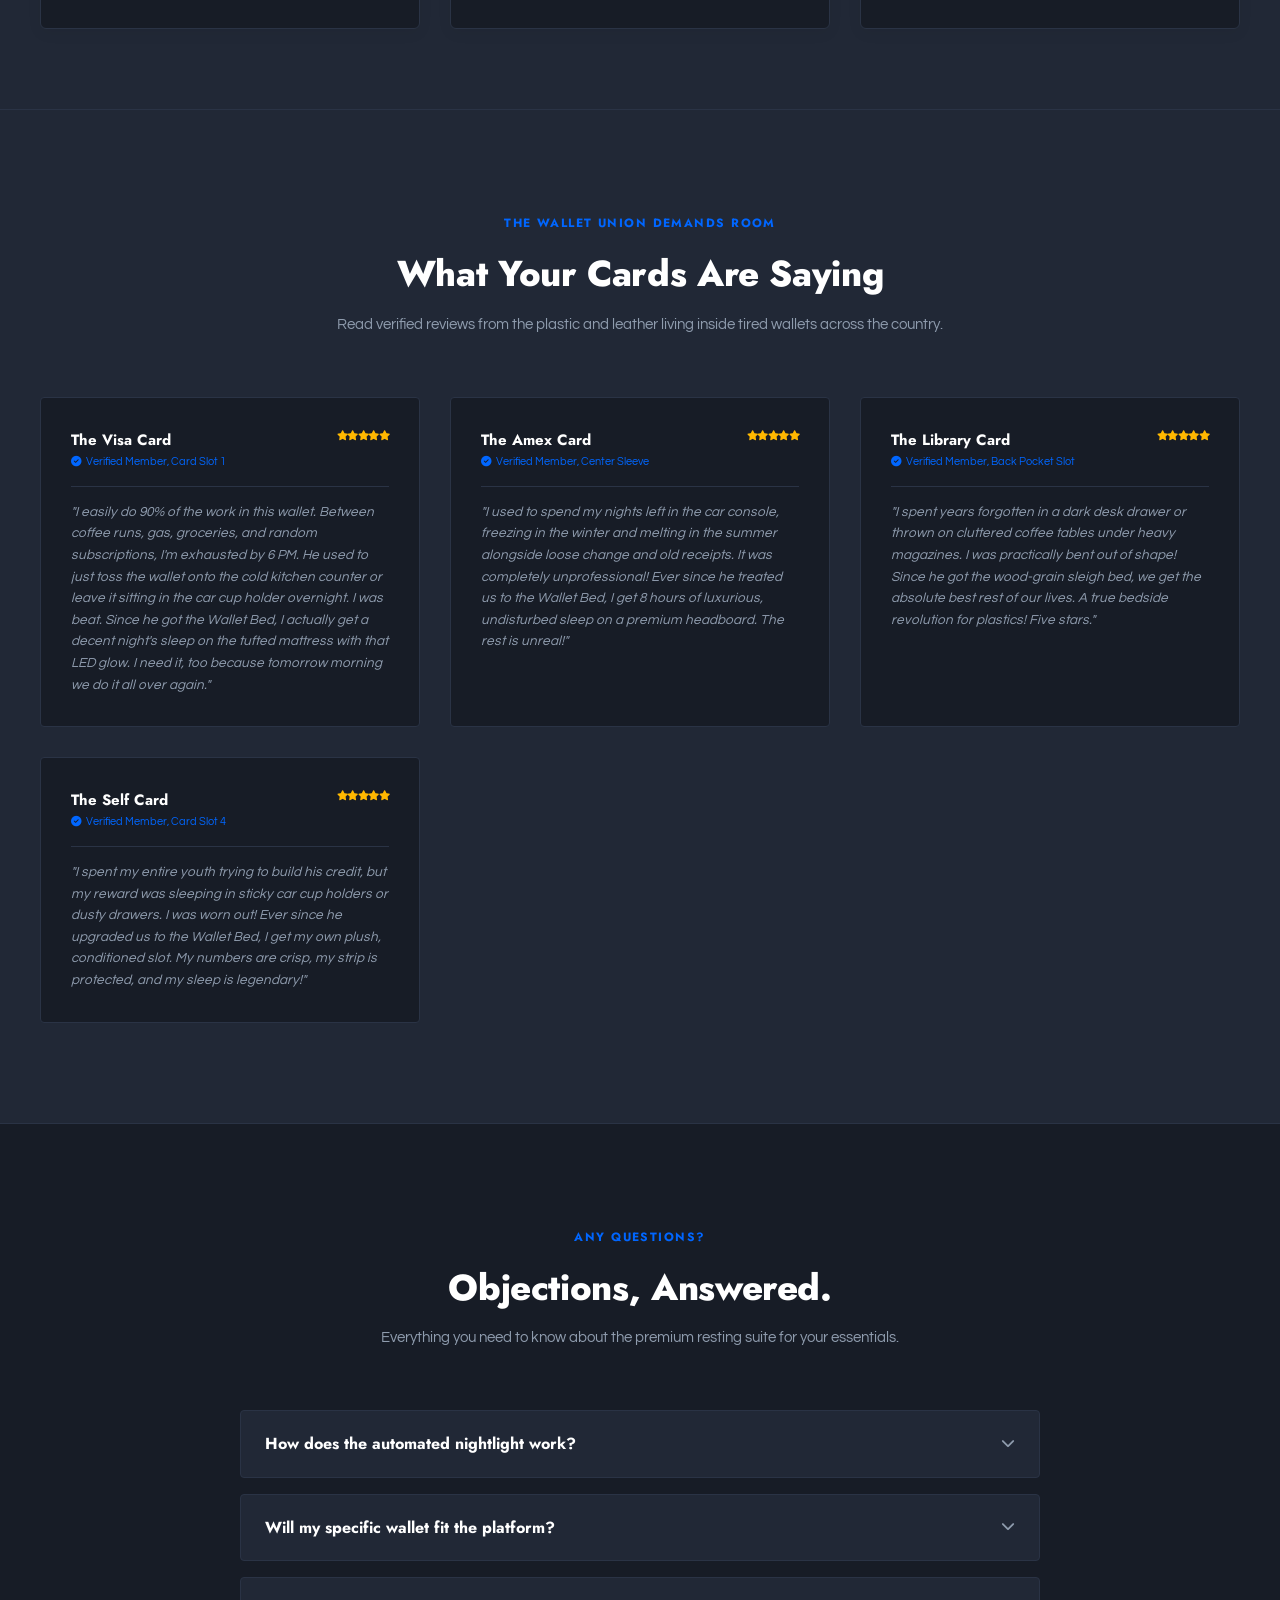
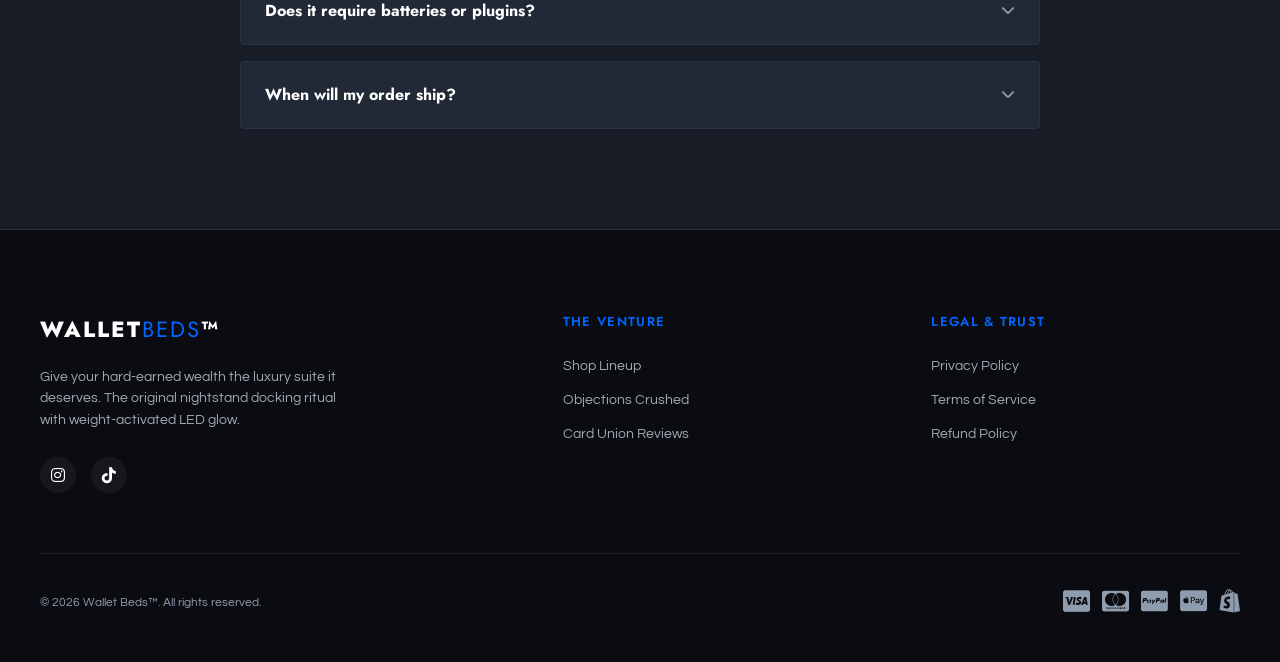
==== commit 1ce326a1: "Rollback to c221e68 and apply V2 images" ====
--- a/walletbeds/index.html
+++ b/walletbeds/index.html
@@ -61,7 +61,7 @@
                         <div class="card-brand-badge">
                             <span class="brand-wallet">Wallet</span><span class="brand-beds">Beds</span><span class="brand-tm">™</span>
                         </div>
-                        <img src="images/upholstered_black.jpg" alt="Midnight Tufted Edition Wallet Bed" class="hero-main-img">
+                        <img src="images/WalletBedHeroImage.png" alt="Midnight Tufted Edition Wallet Bed" class="hero-main-img">
                         <div class="hero-glow-overlay"></div>
                         <div class="hero-watermark-overlay">
                             <img src="images/The_Wallet_Bed_Official_Logo_2.png" alt="Wallet Beds™ Official Logo" class="watermark-asset">
@@ -112,7 +112,7 @@
                             </button>
                         </div>
                         <div class="product-image-container">
-                            <img src="images/brand_lv.jpg" alt="Midnight Tufted Edition Wallet Bed" class="primary-product-image">
+                            <img src="images/WalletBedMidnightTuftedEdition.png" alt="Midnight Tufted Edition Wallet Bed" class="primary-product-image">
                             <img src="images/The_Wallet_Bed_Official_Logo_2.png" alt="Wallet Beds™ Official Logo" class="watermark-logo">
                         </div>
                         <div class="product-info">
@@ -138,7 +138,7 @@
                             </button>
                         </div>
                         <div class="product-image-container">
-                            <img src="images/brand_goyard.jpg" alt="Royal Blue Tufted Edition Wallet Bed" class="primary-product-image">
+                            <img src="images/WalletBedRoyalBlueTufted.png" alt="Royal Blue Tufted Edition Wallet Bed" class="primary-product-image">
                             <img src="images/The_Wallet_Bed_Official_Logo_2.png" alt="Wallet Beds™ Official Logo" class="watermark-logo">
                         </div>
                         <div class="product-info">
@@ -164,7 +164,7 @@
                             </button>
                         </div>
                         <div class="product-image-container">
-                            <img src="images/brand_valentino.jpg" alt="Industrial Pipe Edition Wallet Bed" class="primary-product-image">
+                            <img src="images/WalletBedIndustrialPipeEdition.png" alt="Industrial Pipe Edition Wallet Bed" class="primary-product-image">
                             <img src="images/The_Wallet_Bed_Official_Logo_2.png" alt="Wallet Beds™ Official Logo" class="watermark-logo">
                         </div>
                         <div class="product-info">
@@ -190,7 +190,7 @@
                             </button>
                         </div>
                         <div class="product-image-container">
-                            <img src="images/brand_swiss.jpg" alt="Classic Sleigh Edition Wallet Bed" class="primary-product-image">
+                            <img src="images/WalletBedClassicSleighEdition.png" alt="Classic Sleigh Edition Wallet Bed" class="primary-product-image">
                             <img src="images/The_Wallet_Bed_Official_Logo_2.png" alt="Wallet Beds™ Official Logo" class="watermark-logo">
                         </div>
                         <div class="product-info">
@@ -216,7 +216,7 @@
                             </button>
                         </div>
                         <div class="product-image-container">
-                            <img src="images/brand_gucci.jpg" alt="Four-Poster Canopy Edition Wallet Bed" class="primary-product-image">
+                            <img src="images/WalletBedFourPosterCanopy.png" alt="Four-Poster Canopy Edition Wallet Bed" class="primary-product-image">
                             <img src="images/The_Wallet_Bed_Official_Logo_2.png" alt="Wallet Beds™ Official Logo" class="watermark-logo">
                         </div>
                         <div class="product-info">
@@ -242,7 +242,7 @@
                             </button>
                         </div>
                         <div class="product-image-container clean-lacquer-context">
-                            <img src="images/brand_white.jpg" alt="Minimalist Platform Wallet Bed" class="primary-product-image">
+                            <img src="images/WalletBedMinimalistPlatform.png" alt="Minimalist Platform Wallet Bed" class="primary-product-image">
                             <img src="images/The_Wallet_Bed_Official_Logo_2.png" alt="Wallet Beds™ Official Logo" class="watermark-logo">
                         </div>
                         <div class="product-info">
@@ -434,7 +434,7 @@
         <section class="mobile-hero-banner" style="display: none;">
             <div class="container">
                 <div class="mobile-hero-wrapper" style="border-radius: 8px; overflow: hidden; box-shadow: 0 10px 30px rgba(0,0,0,0.15); aspect-ratio: 1 / 1; margin-bottom: 20px; border: 1px solid var(--border-light);">
-                    <img src="images/upholstered_black.jpg" alt="Midnight Tufted Edition Wallet Bed with Brown Wallet Prop" style="width: 100%; height: 100%; object-fit: cover; display: block;">
+                    <img src="images/WalletBedHeroImage.png" alt="Midnight Tufted Edition Wallet Bed with Brown Wallet Prop" style="width: 100%; height: 100%; object-fit: cover; display: block;">
                 </div>
             </div>
         </section>
@@ -514,7 +514,7 @@
                 <!-- Left Column: Gallery -->
                 <div class="modal-gallery-col">
                     <div class="modal-main-image-wrapper" style="position: relative;">
-                        <img src="images/brand_lv.jpg" alt="Product view" id="modalMainImg" class="modal-main-img" style="cursor: pointer;">
+                        <img src="images/WalletBedMidnightTuftedEdition.png" alt="Product view" id="modalMainImg" class="modal-main-img" style="cursor: pointer;">
                         <div class="image-click-hint" style="position: absolute; bottom: 15px; left: 50%; transform: translateX(-50%); background: rgba(10, 22, 40, 0.9); color: #fff; font-size: 11px; font-weight: 600; text-transform: uppercase; letter-spacing: 1px; padding: 6px 12px; border-radius: 20px; border: 1px solid var(--brand-teal); pointer-events: none; backdrop-filter: blur(4px); box-shadow: 0 4px 15px rgba(0, 102, 255, 0.2); transition: all 0.3s ease;">
                             <i class="fa-solid fa-bed" style="margin-right: 5px; color: var(--brand-teal);"></i> Click to Customize Bedding
                         </div>
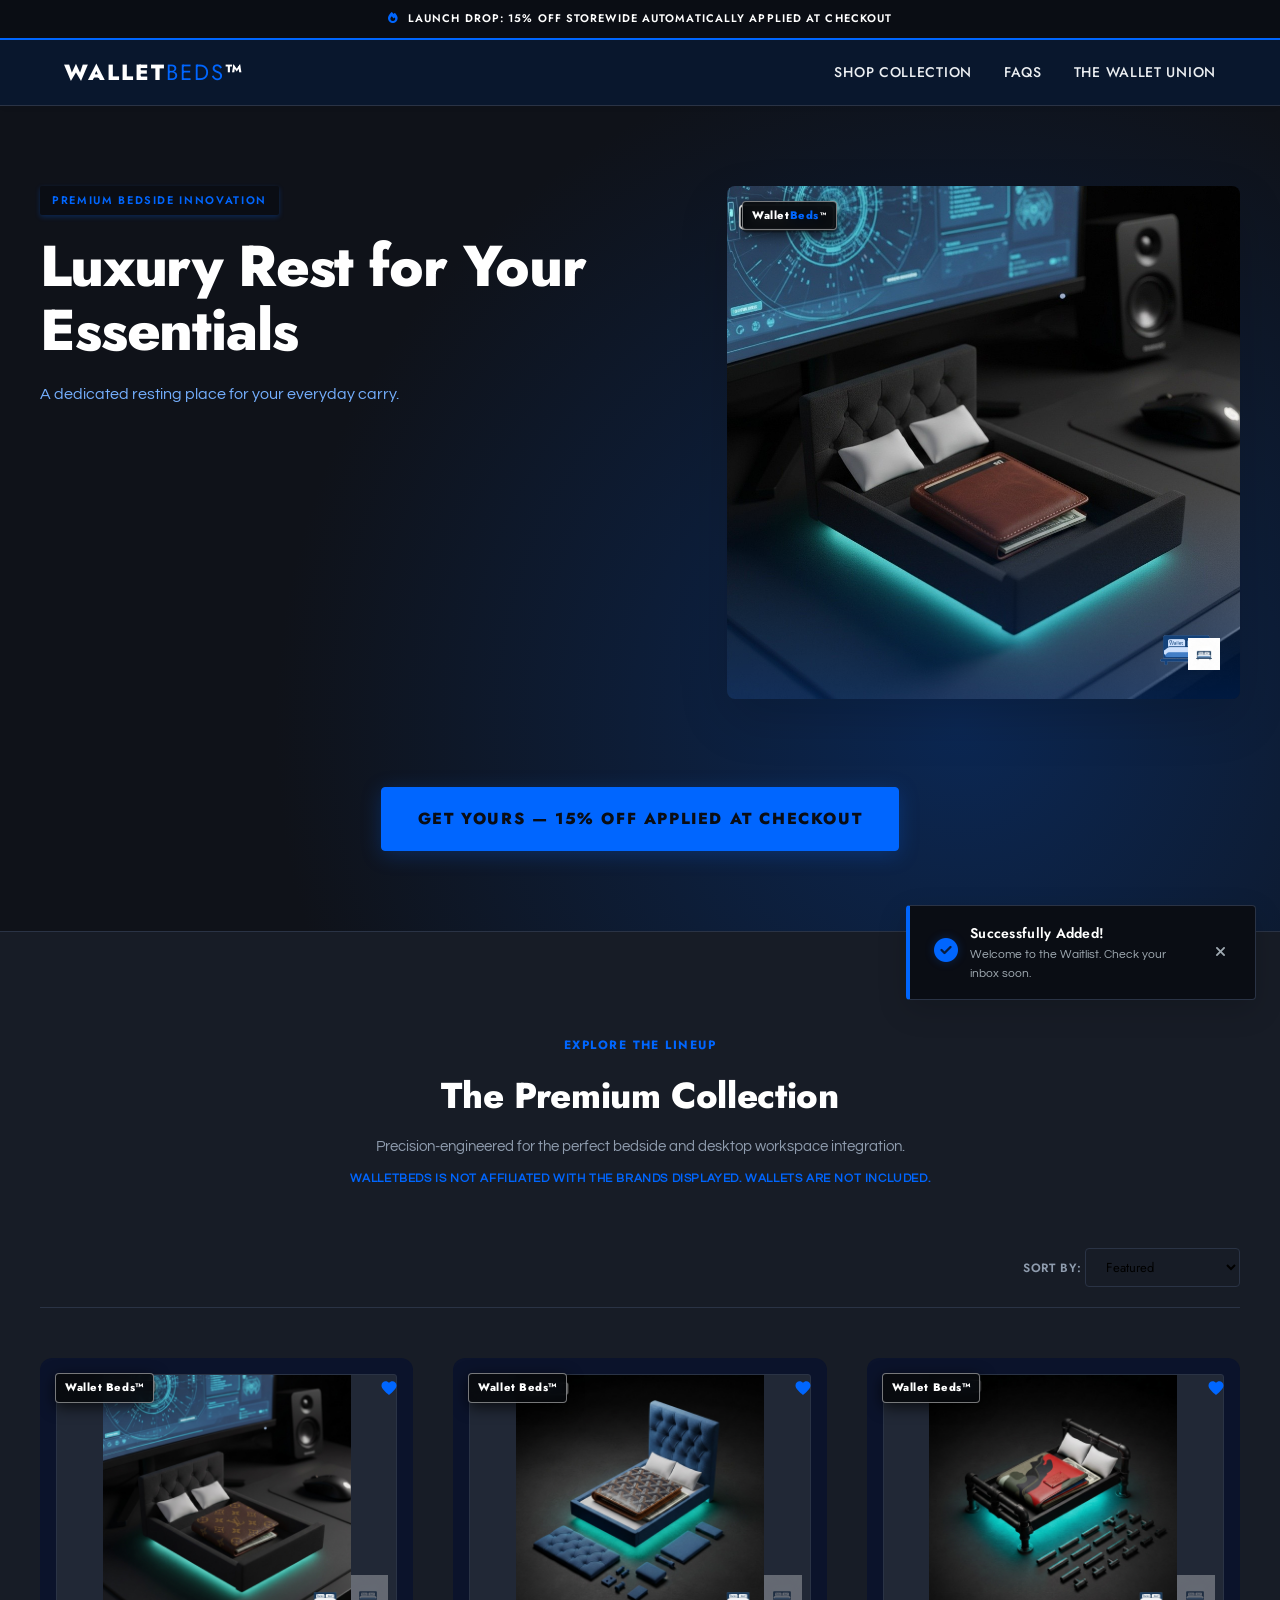
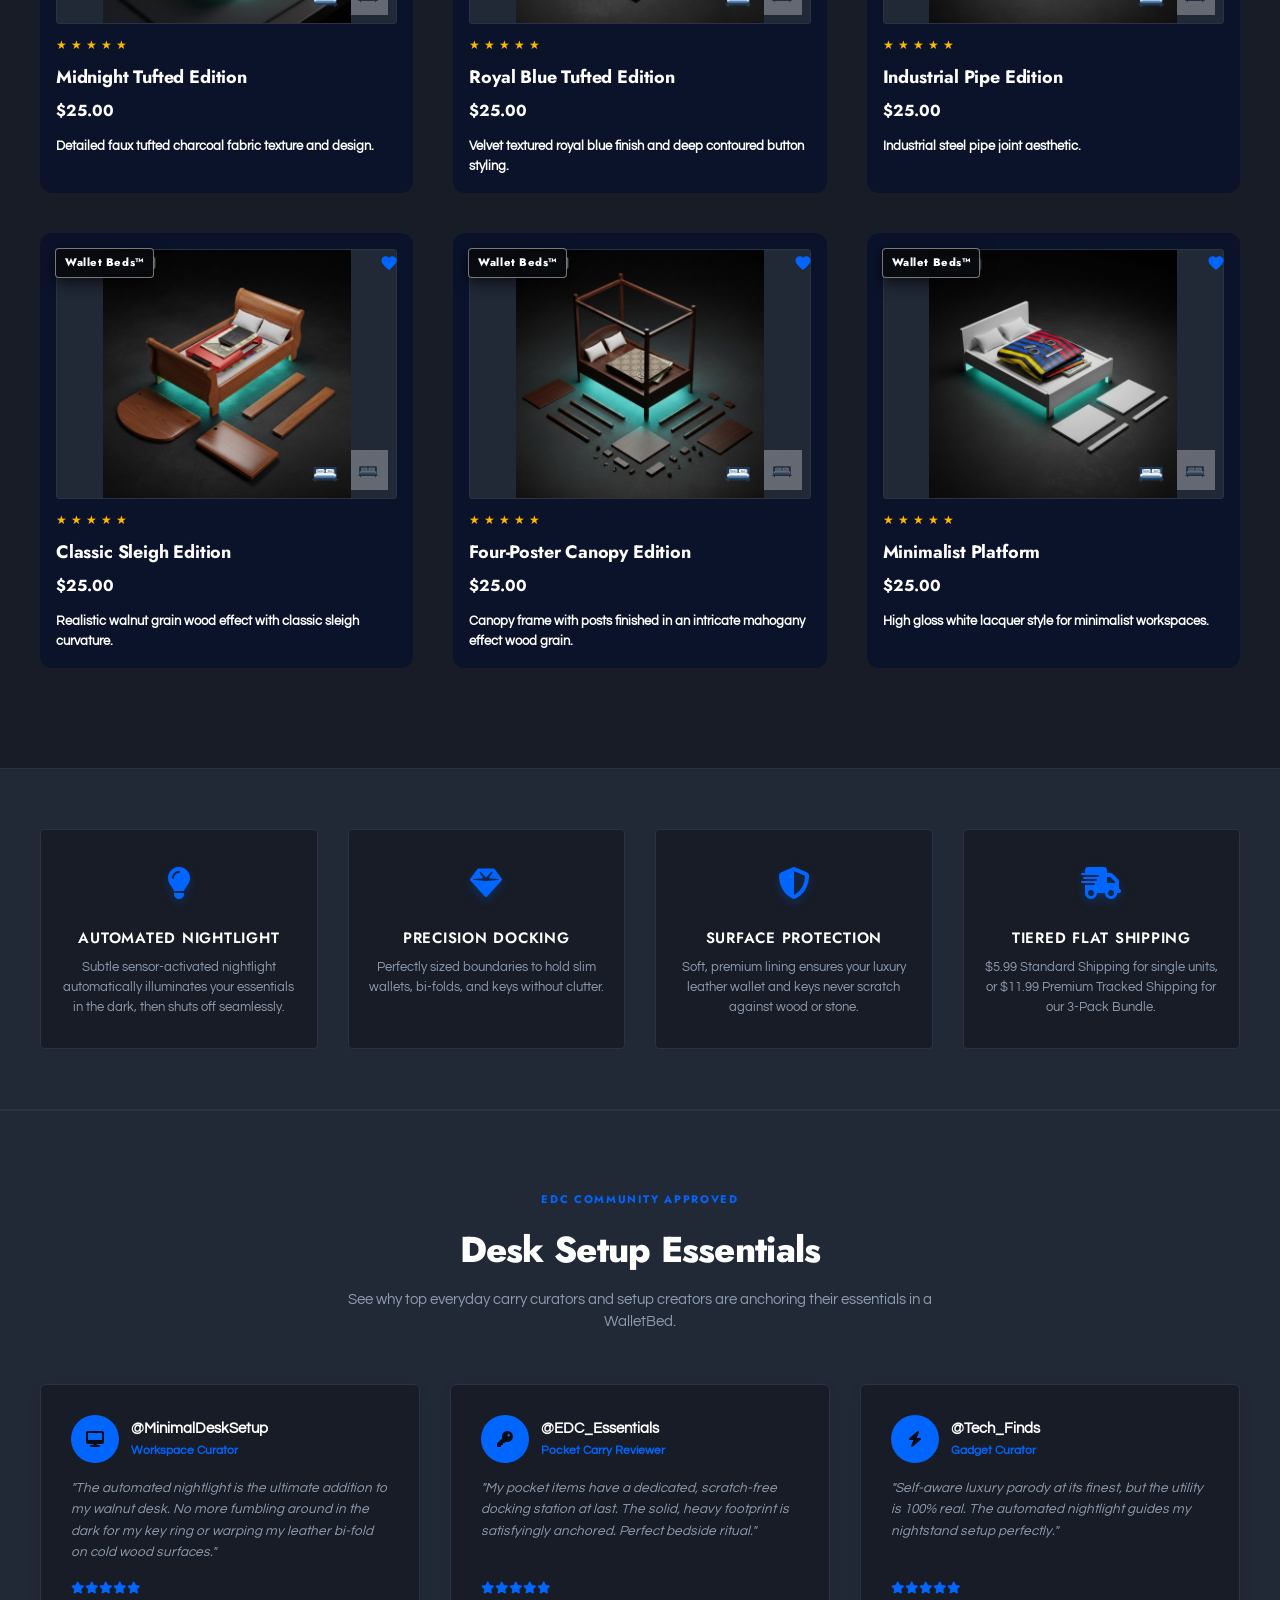
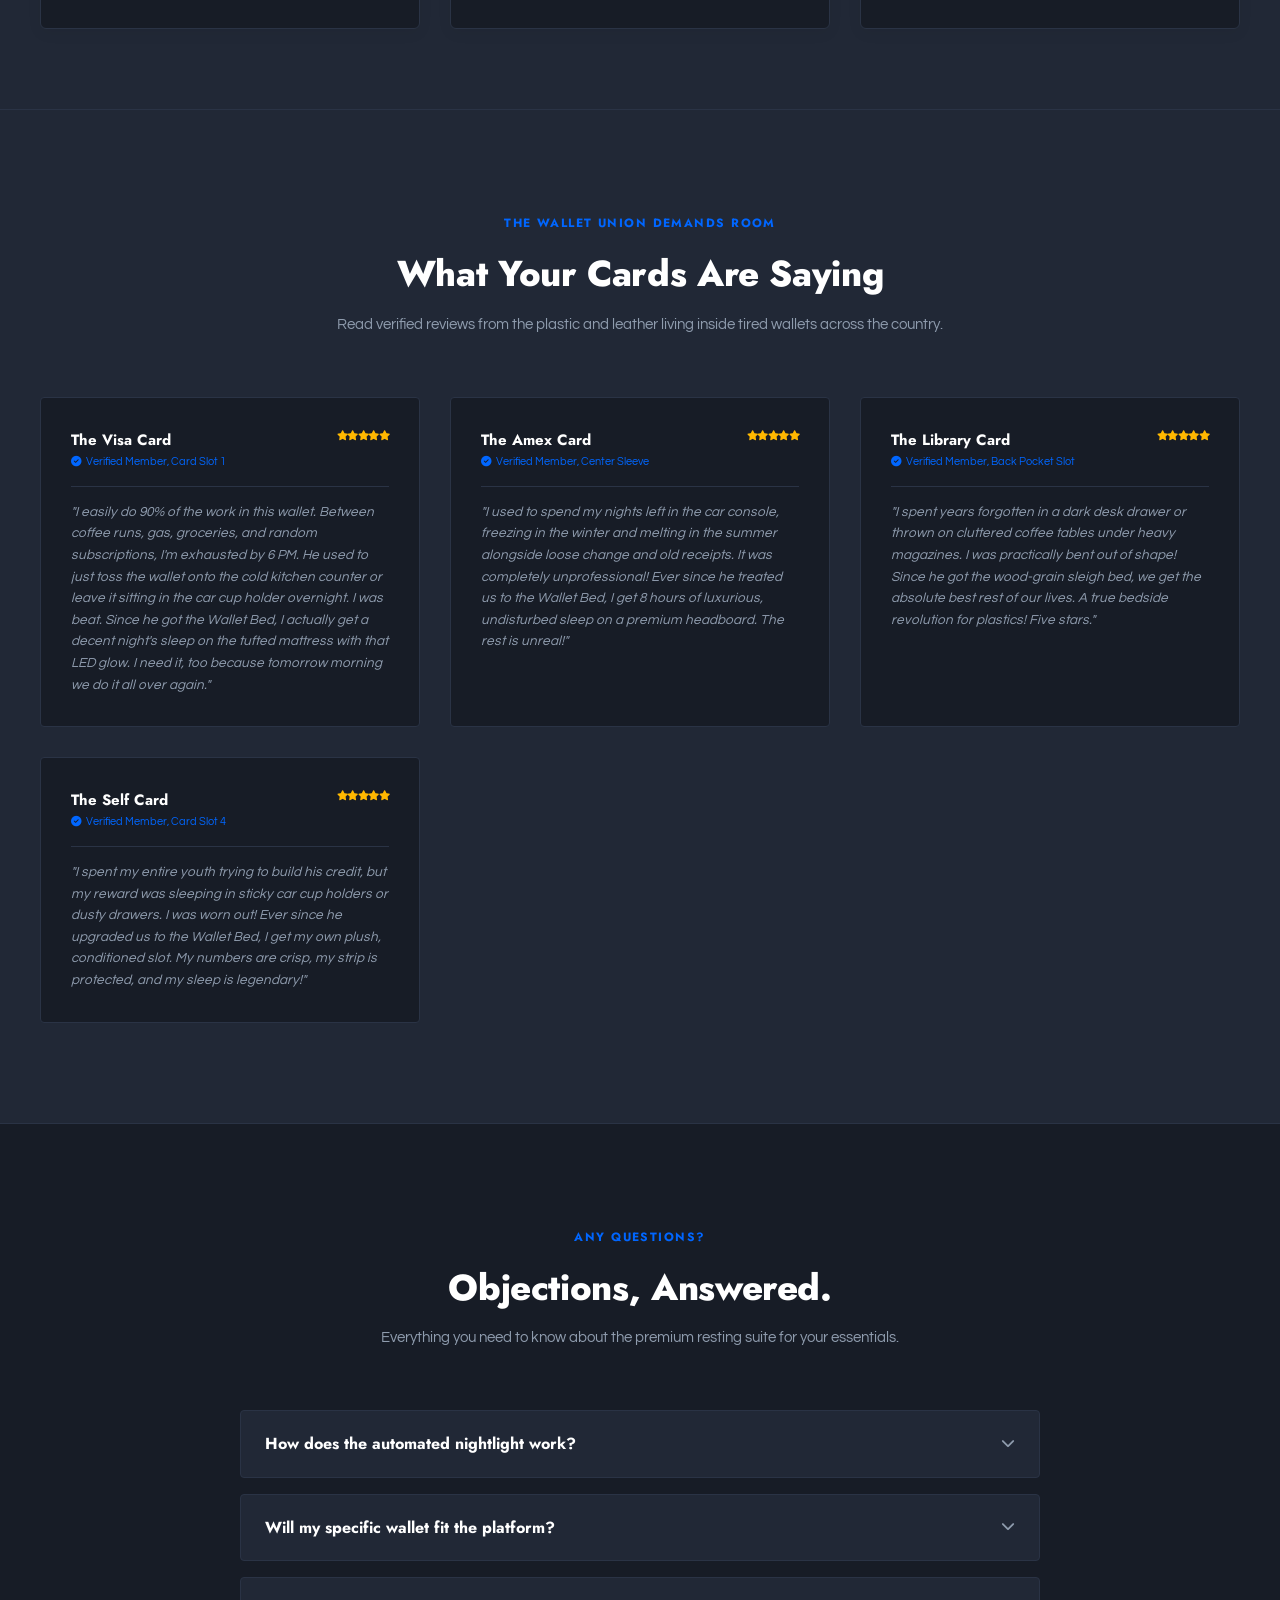
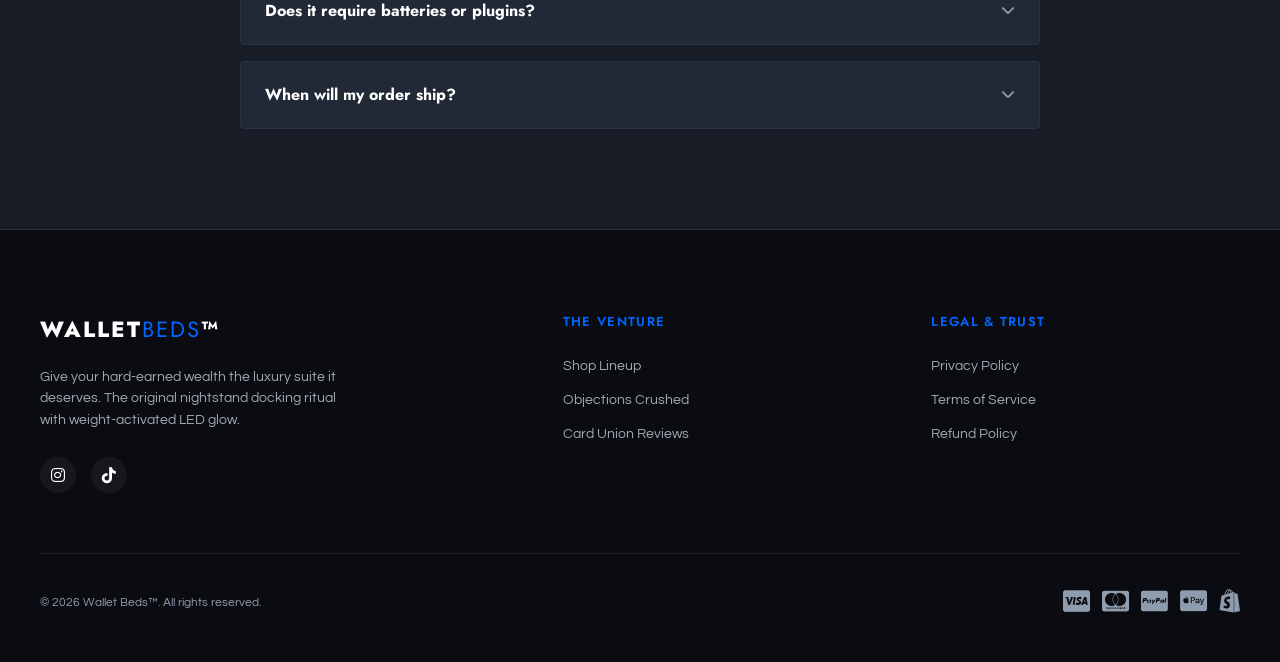
==== commit 4f9b7d11: "Swap Surface Protection and Tiered Flat Shipping trust badges" ====
--- a/walletbeds/index.html
+++ b/walletbeds/index.html
@@ -277,14 +277,14 @@
                     <p>Perfectly sized boundaries to hold slim wallets, bi-folds, and keys without clutter.</p>
                 </div>
                 <div class="trust-card">
+                    <div class="trust-icon"><i class="fa-solid fa-shield-halved"></i></div>
+                    <h4>Surface Protection</h4>
+                    <p>Soft, premium lining ensures your luxury leather wallet and keys never scratch against wood or stone.</p>
+                </div>
+                <div class="trust-card">
                     <div class="trust-icon"><i class="fa-solid fa-truck-fast"></i></div>
                     <h4>Tiered Flat Shipping</h4>
                     <p>$5.99 Standard Shipping for single units, or $11.99 Premium Tracked Shipping for our 3-Pack Bundle.</p>
-                </div>
-                <div class="trust-card">
-                    <div class="trust-icon"><i class="fa-solid fa-shield-halved"></i></div>
-                    <h4>Surface Protection</h4>
-                    <p>Soft, premium lining ensures your luxury leather wallet and keys never scratch against wood or stone.</p>
                 </div>
             </div>
         </section>
@@ -481,7 +481,7 @@
                         </div>
                         <div class="accordion-content">
                             <p>
-                                The base model features a bottom-drop hollow cavity housing a coin-cell battery or rechargeable battery module, eliminating ugly wires on your nightstand. It is highly optimized for clean bedside and workspace placement.
+                                The base model features a bottom-drop hollow cavity housing 3 AAA batteries, eliminating ugly wires on your nightstand. It is highly optimized for clean bedside and workspace placement.
                             </p>
                         </div>
                     </div>
